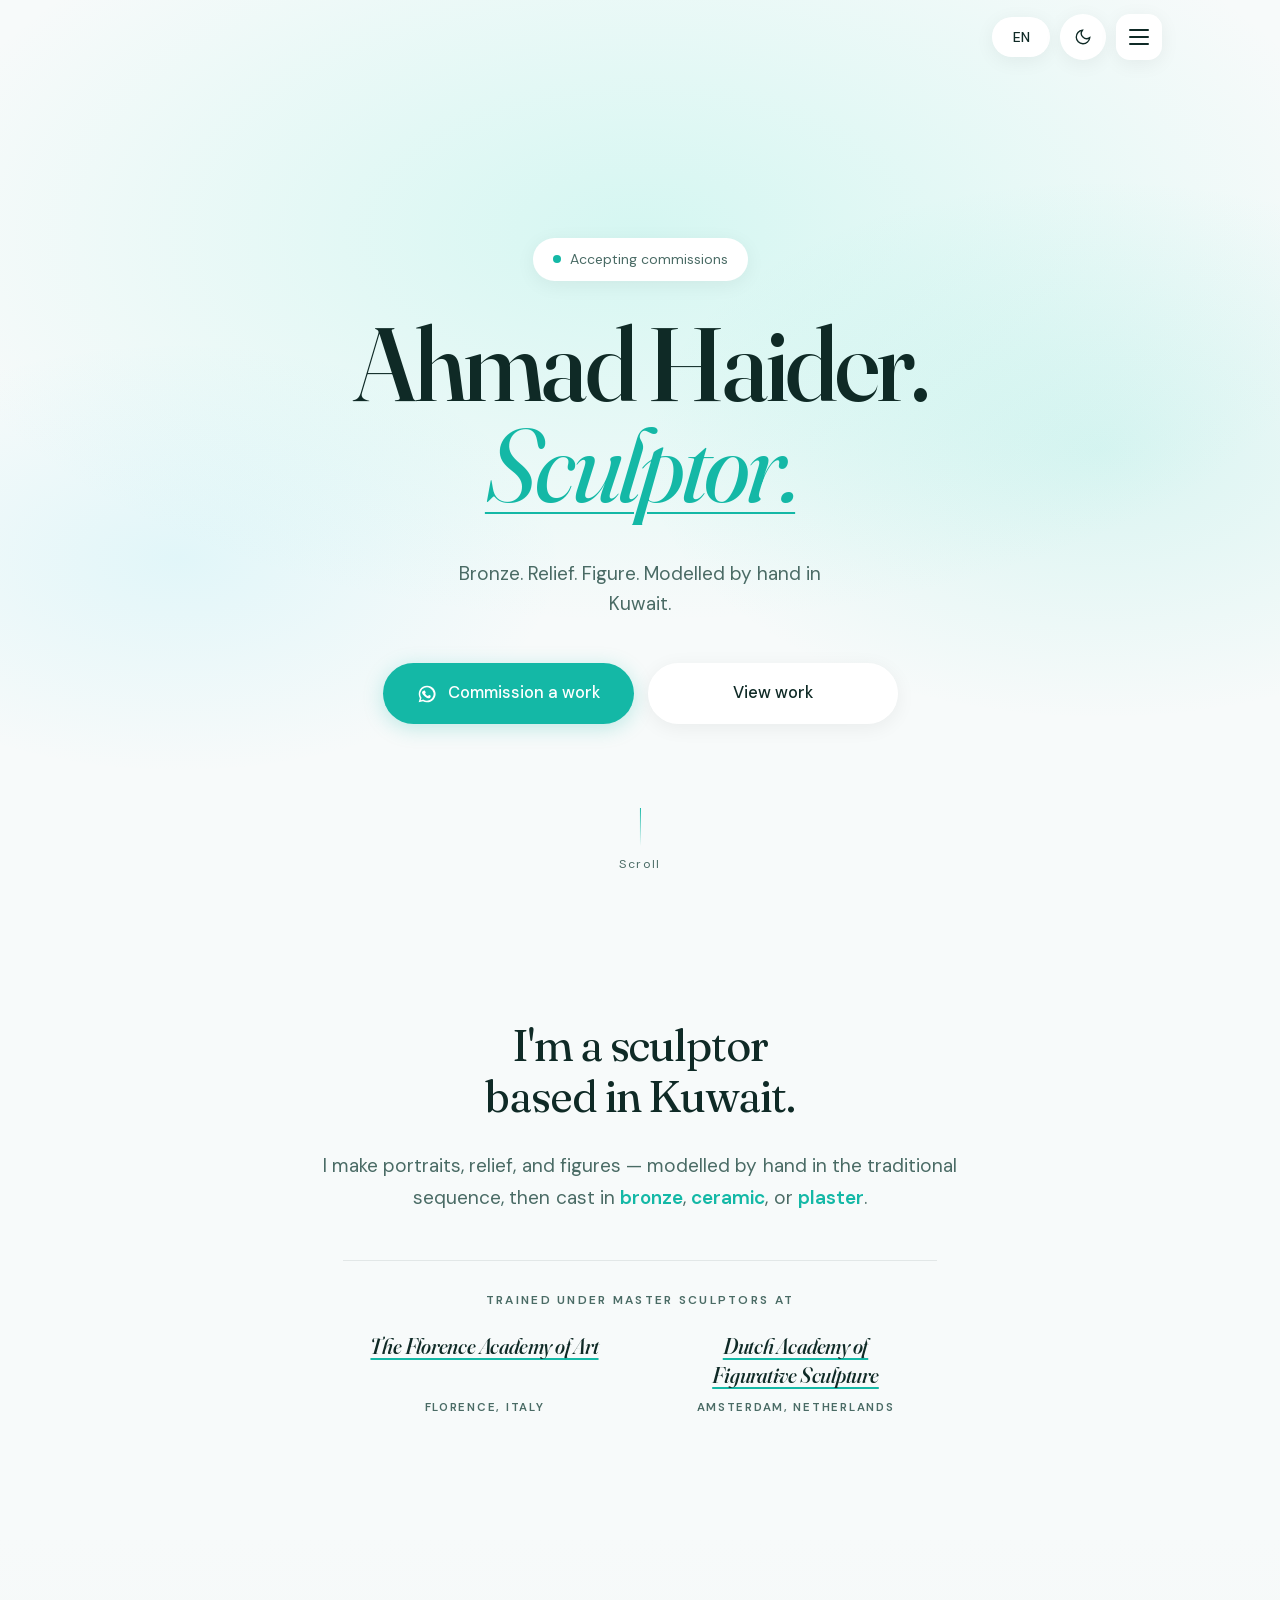
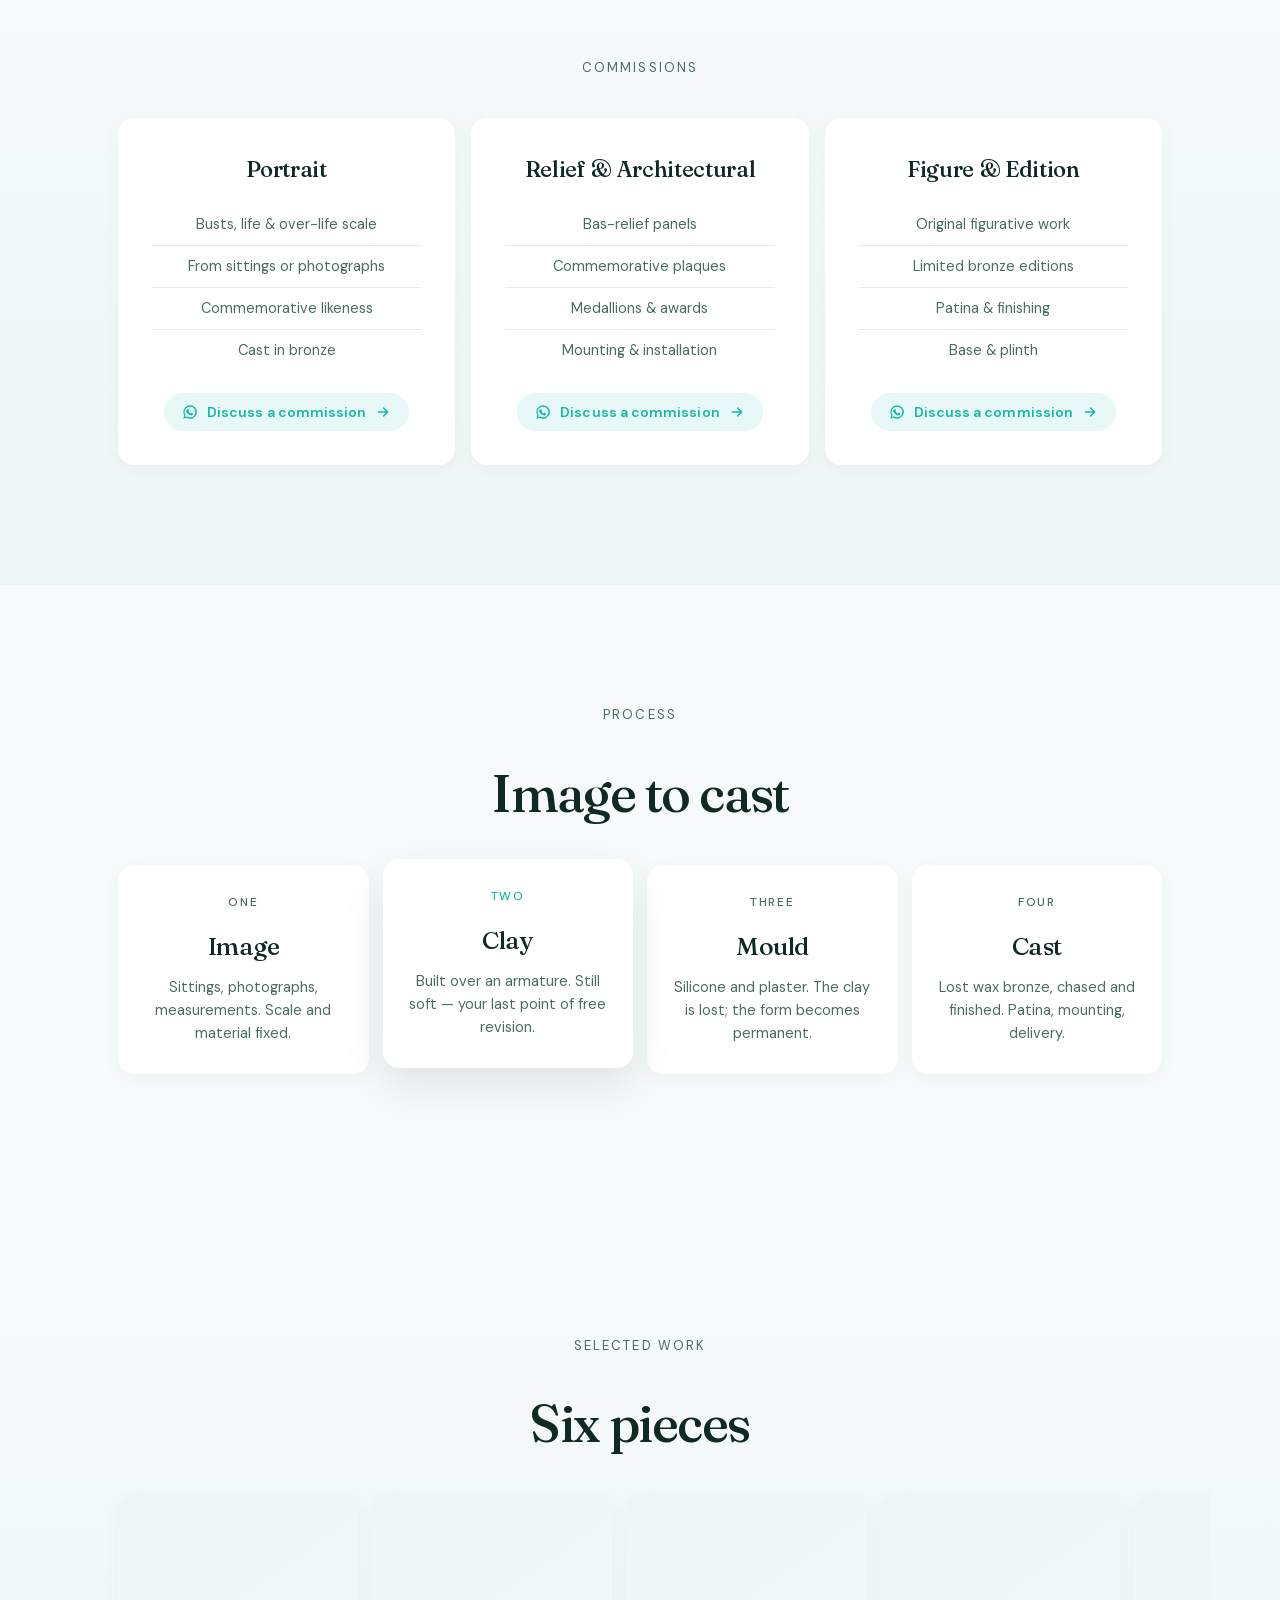
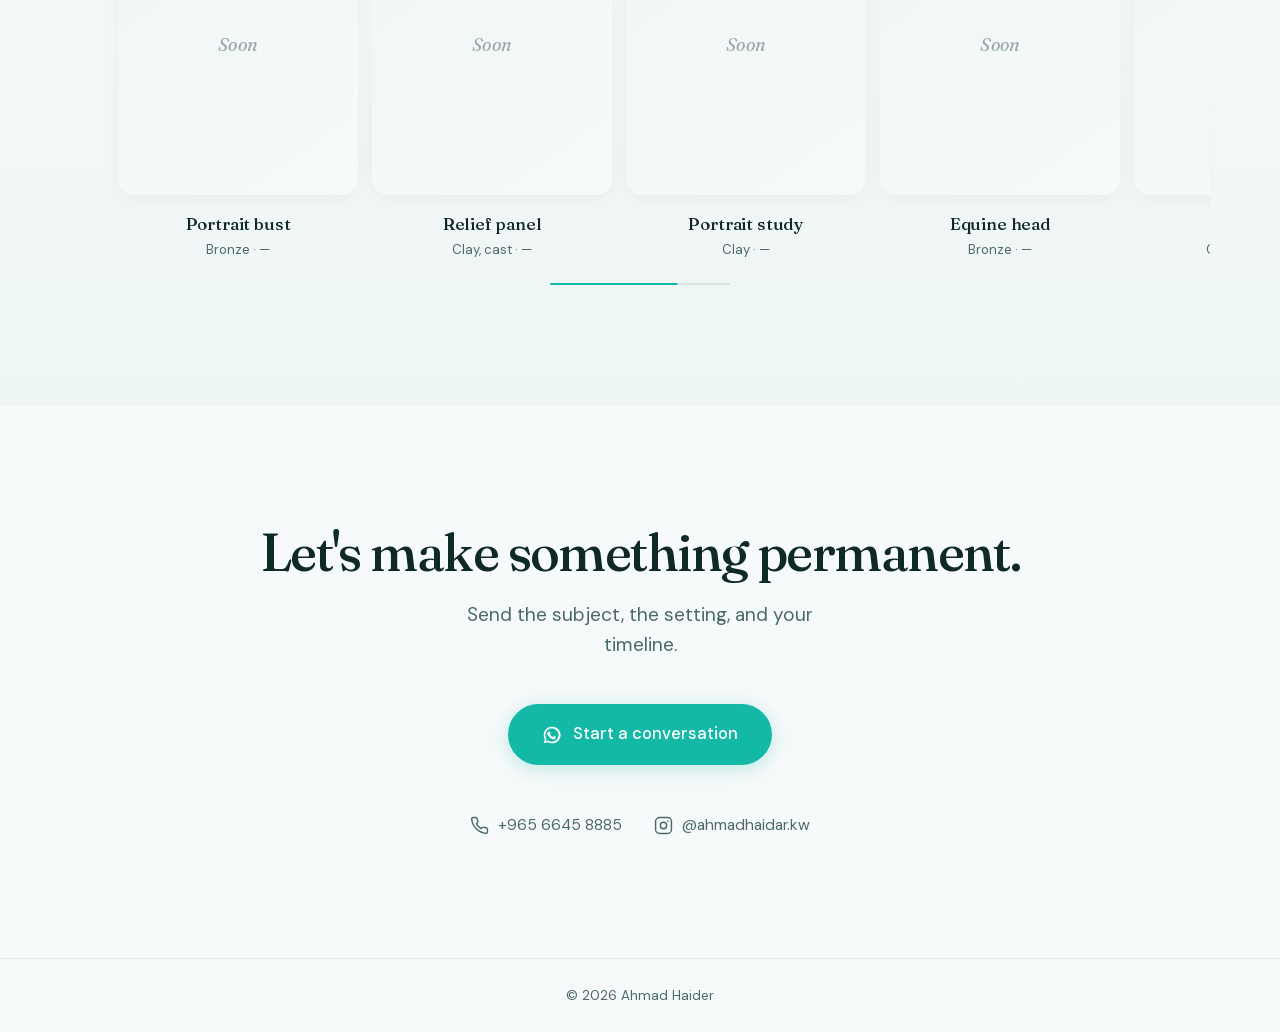
==== index.html @ c17e297e "Pin header controls to the right in RTL as well as LTR justify-content:flex-end is direction-aware, " ====
<!DOCTYPE html>
<html lang="en">
<head>
<meta charset="utf-8">
<meta name="viewport" content="width=device-width,initial-scale=1,viewport-fit=cover">
<script>(function(){try{var t=localStorage.getItem('theme');if(t==='dark'||t==='light')document.documentElement.setAttribute('data-theme',t)}catch(e){}})();</script>
<title>Ahmad Haider — Sculptor | أحمد حيدر نحات الكويت</title>
<meta name="description" content="Ahmad Haider (أحمد حيدر) — sculptor in Kuwait. Commissioned portrait busts, relief, and bronze. نحات كويتي: بورتريه، نحت بارز، تماثيل برونزية.">
<meta name="keywords" content="Ahmad Haider, Ahmad Haidar, sculptor Kuwait, Kuwait sculptor, bronze sculptor, portrait bust Kuwait, bas relief, أحمد حيدر, أحمد حيدر نحات, نحات, نحات كويتي, نحت, نحت بارز, تمثال نصفي, تماثيل برونزية, نحات في الكويت">
<meta name="author" content="Ahmad Haider">
<link rel="canonical" href="https://ahmadhaider.com/">
<link rel="alternate" hreflang="en" href="https://ahmadhaider.com/">
<link rel="alternate" hreflang="ar" href="https://ahmadhaider.com/?lang=ar">
<link rel="alternate" hreflang="x-default" href="https://ahmadhaider.com/">
<meta name="robots" content="index,follow,max-image-preview:large">
<meta name="geo.region" content="KW">
<meta name="geo.placename" content="Kuwait">
<meta name="theme-color" content="#14b8a6">
<meta property="og:type" content="profile">
<meta property="og:title" content="Ahmad Haider — Sculptor | أحمد حيدر نحات">
<meta property="og:description" content="Sculptor in Kuwait. Commissioned portrait busts, relief, and bronze.">
<meta property="og:url" content="https://ahmadhaider.com/">
<meta property="og:image" content="https://ahmadhaider.com/og-image.jpg">
<meta property="og:image:width" content="1200">
<meta property="og:image:height" content="630">
<meta property="og:image:alt" content="Ahmad Haider — figurative sculptor, Kuwait">
<meta property="og:locale" content="en_US">
<meta property="og:locale:alternate" content="ar_KW">
<meta name="twitter:card" content="summary_large_image">
<meta name="twitter:image" content="https://ahmadhaider.com/og-image.jpg">

<link rel="preload" href="./fonts/fraunces-normal.woff2" as="font" type="font/woff2" crossorigin>
<link rel="preload" href="./fonts/dmsans-normal.woff2" as="font" type="font/woff2" crossorigin>
<style>
@font-face{font-family:'Fraunces';font-style:normal;font-weight:100 900;font-display:swap;src:url('./fonts/fraunces-normal.woff2') format('woff2')}
@font-face{font-family:'Fraunces';font-style:italic;font-weight:100 900;font-display:swap;src:url('./fonts/fraunces-italic.woff2') format('woff2')}
@font-face{font-family:'DM Sans';font-style:normal;font-weight:100 1000;font-display:swap;src:url('./fonts/dmsans-normal.woff2') format('woff2')}

/* ============================================================
   Ahmad Haidar — Sculptor
   styles.css
   Palette, type and chrome carried over from the original build.
   ============================================================ */

:root{
  --teal-300:#5eead4;
  --teal-400:#2dd4bf;
  --teal-500:#14b8a6;
  --teal-600:#0d9488;

  --bg:#f7fafa;
  --bg-subtle:#eef6f5;
  --bg-elevated:#fff;
  --white:#fff;

  --text:#0f2a26;
  --text-secondary:#4a6b65;
  --accent:var(--teal-500);
  --accent-light:rgba(20,184,166,.1);
  --line:rgba(15,42,38,.09);

  --font-display:'Fraunces',Georgia,serif;
  --font-body:'DM Sans',-apple-system,BlinkMacSystemFont,'Segoe UI',sans-serif;
  --font-arabic:'Noto Kufi Arabic',sans-serif;

  --ease-out:cubic-bezier(.16,1,.3,1);
  --ease-smooth:cubic-bezier(.4,0,.2,1);
  --gut:clamp(22px,6vw,48px);

  /* live values written by script.js */
  --mx:50%;
  --my:30%;
}

@media (prefers-color-scheme:dark){
  :root:not([data-theme="light"]){
    --bg:#0b1a18;--bg-subtle:#10221f;--bg-elevated:#152b27;--white:#152b27;
    --text:#e9f2f0;--text-secondary:#93b0ab;
    --line:rgba(233,242,240,.12);--accent:var(--teal-400);
  }
}
:root[data-theme="dark"]{
  --bg:#0b1a18;--bg-subtle:#10221f;--bg-elevated:#152b27;--white:#152b27;
  --text:#e9f2f0;--text-secondary:#93b0ab;
  --line:rgba(233,242,240,.12);--accent:var(--teal-400);
}

*,*::before,*::after{box-sizing:border-box}
html{-webkit-text-size-adjust:100%;scroll-behavior:smooth}
body{
  margin:0;background:var(--bg);color:var(--text);
  font-family:var(--font-body);font-size:16px;line-height:1.6;
  -webkit-font-smoothing:antialiased;overflow-x:hidden;
}
a{color:inherit}
:focus-visible{outline:2px solid var(--accent);outline-offset:3px;border-radius:6px}
html[dir="rtl"] body,
html[dir="rtl"] h1,html[dir="rtl"] h2,html[dir="rtl"] h3,
html[dir="rtl"] .about-lead,html[dir="rtl"] .about-body,
html[dir="rtl"] .training-label{font-family:var(--font-arabic)}

.wrap{width:100%;max-width:1140px;margin:0 auto;padding-inline:var(--gut)}
.skip{position:absolute;left:-9999px}
.skip:focus{left:12px;top:12px;z-index:99;background:var(--white);padding:10px 16px;border-radius:12px}

/* ============ 01 · scroll progress hairline ============ */
.progress{
  position:fixed;top:0;left:0;height:2px;width:100%;z-index:60;transform-origin:0 50%;
  transform:scaleX(var(--p,0));
  background:linear-gradient(90deg,var(--teal-400),var(--teal-500));
  transition:transform .12s linear;pointer-events:none;
}
html[dir="rtl"] .progress{transform-origin:100% 50%}

/* ============ header ============ */
.hdr{
  position:fixed;top:0;left:0;right:0;z-index:50;padding:14px 0;
  transition:background .35s var(--ease-smooth),box-shadow .35s,transform .45s var(--ease-out);
}
.hdr.stuck{
  background:color-mix(in srgb,var(--bg) 86%,transparent);
  backdrop-filter:blur(16px);-webkit-backdrop-filter:blur(16px);
  box-shadow:0 2px 8px rgba(0,0,0,.04);
}
.hdr.hide{transform:translateY(-110%)}
.hdr-in{display:flex;align-items:center;justify-content:flex-end;gap:12px;
  max-width:1140px;margin:0 auto;padding-inline:var(--gut)}
/* keep the controls pinned to the right in both directions (flex-end is direction-aware, so RTL needs flex-start) */
html[dir="rtl"] .hdr-in{justify-content:flex-start}


.hdr-r{display:flex;align-items:center;gap:10px}
.pill{
  background:var(--white);border:0;border-radius:50px;color:var(--text);
  box-shadow:0 4px 20px rgba(0,0,0,.06);
  font-family:var(--font-body);font-size:14px;font-weight:500;cursor:pointer;
  padding:11px 18px;position:relative;overflow:hidden;
  transition:transform .35s var(--ease-out),box-shadow .35s var(--ease-out);
}
.pill:hover{box-shadow:0 8px 30px rgba(0,0,0,.08);transform:translateY(-1px)}
.pill:active{transform:scale(.94)}
#lang{min-width:58px}
#lang span{display:inline-block;transition:transform .32s var(--ease-out),opacity .2s}
#lang.flip span{transform:translateY(-110%);opacity:0}

.theme-toggle{width:46px;height:46px;padding:0;display:grid;place-content:center;border-radius:50%}
.theme-toggle svg{transition:opacity .25s var(--ease-out),transform .25s var(--ease-out)}
.theme-toggle .icon-sun,.theme-toggle .icon-moon{display:none}
.theme-toggle .icon-moon{display:block}
@media (prefers-color-scheme:dark){
  :root:not([data-theme="light"]) .theme-toggle .icon-moon{display:none}
  :root:not([data-theme="light"]) .theme-toggle .icon-sun{display:block}
}
:root[data-theme="dark"] .theme-toggle .icon-moon{display:none}
:root[data-theme="dark"] .theme-toggle .icon-sun{display:block}
:root[data-theme="light"] .theme-toggle .icon-moon{display:block}
:root[data-theme="light"] .theme-toggle .icon-sun{display:none}

.burger{width:46px;height:46px;padding:0;display:grid;place-content:center;gap:5px;border-radius:14px}
.burger i{display:block;width:20px;height:2.2px;background:var(--text);border-radius:2px;
  transition:transform .4s var(--ease-out),opacity .2s}
.burger.open i:nth-child(1){transform:translateY(7.2px) rotate(45deg)}
.burger.open i:nth-child(2){opacity:0;transform:scaleX(.2)}
.burger.open i:nth-child(3){transform:translateY(-7.2px) rotate(-45deg)}

/* ============ 02 · menu with staggered links ============ */
.menu{
  position:fixed;inset:0;z-index:45;background:var(--bg);
  display:grid;place-items:center;opacity:0;visibility:hidden;
  transition:opacity .4s var(--ease-out),visibility .4s;
}
.menu.open{opacity:1;visibility:visible}
.menu nav{display:grid;gap:6px;text-align:center}
.menu a{
  font-family:var(--font-display);font-size:clamp(30px,8vw,46px);font-weight:400;
  text-decoration:none;letter-spacing:-.025em;padding:6px 0;position:relative;
  opacity:0;transform:translateY(18px);
  transition:opacity .5s var(--ease-out),transform .5s var(--ease-out),color .25s;
}
.menu.open a{opacity:1;transform:none}
.menu.open a:nth-child(1){transition-delay:.06s}
.menu.open a:nth-child(2){transition-delay:.12s}
.menu.open a:nth-child(3){transition-delay:.18s}
.menu.open a:nth-child(4){transition-delay:.24s}
.menu.open a:nth-child(5){transition-delay:.30s}
.menu a::after{
  content:"";position:absolute;left:50%;bottom:4px;height:1.5px;width:0;
  background:var(--accent);transform:translateX(-50%);
  transition:width .4s var(--ease-out);
}
.menu a:hover{color:var(--accent)}
.menu a:hover::after{width:100%}

/* ============ hero ============ */
.hero{position:relative;min-height:100svh;display:grid;place-items:center;text-align:center;
  padding:110px 0 76px;overflow:hidden}
/* 03 · gradient field follows the pointer */
.hero::before{
  content:"";position:absolute;inset:-10%;pointer-events:none;
  background:
    radial-gradient(ellipse 80% 60% at var(--mx) var(--my),rgba(94,234,212,.22) 0%,transparent 60%),
    radial-gradient(ellipse 60% 50% at 80% 50%,rgba(45,212,191,.15) 0%,transparent 50%),
    radial-gradient(ellipse 50% 40% at 20% 60%,rgba(34,211,238,.10) 0%,transparent 50%);
  transition:background-position .6s var(--ease-out);
}
.hero .wrap{position:relative}

.badge{
  display:inline-flex;align-items:center;gap:9px;background:var(--white);border-radius:50px;
  padding:10px 20px;font-size:14px;color:var(--text-secondary);
  box-shadow:0 4px 20px rgba(0,0,0,.06);margin-bottom:clamp(30px,8vw,46px);
}
.dot{width:8px;height:8px;border-radius:50%;background:var(--accent);flex:none;
  box-shadow:0 0 0 0 rgba(20,184,166,.3);animation:pulse 2.4s var(--ease-out) infinite}
@keyframes pulse{50%{box-shadow:0 0 0 7px rgba(20,184,166,0)}}

h1{font-family:var(--font-display);font-weight:500;
  font-size:clamp(52px,15vw,104px);line-height:.98;letter-spacing:-.035em;margin:0}
/* 04 · masked line-by-line hero reveal */
h1 span,h1 em{display:block;overflow:hidden}
h1 span>i,h1 em>i{display:block;font-style:inherit;transform:translateY(105%);
  animation:lineUp 1.05s var(--ease-out) forwards}
h1 span>i{animation-delay:.12s}
h1 em>i{animation-delay:.24s}
h1 em{font-style:italic;font-weight:400;color:var(--accent);padding-bottom:.08em}
h1 em>i{text-decoration:underline;text-decoration-thickness:2px;text-underline-offset:.1em}
@keyframes lineUp{to{transform:none}}

.sub{color:var(--text-secondary);font-size:clamp(16px,4.2vw,19px);line-height:1.6;
  max-width:30ch;margin:20px auto 0}

.btns{display:grid;gap:14px;margin-top:clamp(32px,8vw,44px);justify-content:center}
@media(min-width:620px){.btns{grid-auto-flow:column}}

/* 05 · magnetic buttons */
.btn{
  display:inline-flex;align-items:center;justify-content:center;gap:11px;
  border-radius:60px;padding:17px 34px;font-size:16.5px;font-weight:500;
  text-decoration:none;min-width:250px;position:relative;overflow:hidden;
  transform:translate3d(var(--tx,0),var(--ty,0),0);
  transition:transform .5s var(--ease-out),box-shadow .4s var(--ease-out);
}
.btn>*{position:relative;z-index:1}
.btn-a{background:var(--accent);color:#fff;box-shadow:0 4px 20px rgba(20,184,166,.25)}
.btn-a:hover{box-shadow:0 14px 38px rgba(20,184,166,.38)}
.btn-b{background:var(--white);color:var(--text);box-shadow:0 4px 20px rgba(0,0,0,.06)}
.btn-b:hover{box-shadow:0 10px 32px rgba(0,0,0,.09)}
.btn:active{transform:translate3d(var(--tx,0),var(--ty,0),0) scale(.975)}
/* sheen that sweeps once on hover */
.btn::after{
  content:"";position:absolute;inset:0;z-index:0;
  background:linear-gradient(105deg,transparent 35%,rgba(255,255,255,.28) 50%,transparent 65%);
  transform:translateX(-120%);
}
.btn:hover::after{transform:translateX(120%);transition:transform .85s var(--ease-smooth)}
.btn svg{transition:transform .45s var(--ease-out)}
.btn-a:hover svg{transform:scale(1.14) rotate(-6deg)}

.scroll-c{position:absolute;bottom:26px;left:50%;transform:translateX(-50%);
  font-size:12px;letter-spacing:.14em;color:var(--text-secondary);
  display:grid;gap:9px;justify-items:center;opacity:0;animation:fadeIn .8s .9s forwards}
.scroll-c i{display:block;width:1px;height:38px;
  background:linear-gradient(to bottom,var(--accent),transparent);
  transform-origin:top;animation:drip 2.4s var(--ease-smooth) infinite}
@keyframes drip{0%{transform:scaleY(0);opacity:0}35%{opacity:1}100%{transform:scaleY(1);opacity:0}}
@keyframes fadeIn{to{opacity:1}}

/* ============ sections ============ */
section{scroll-margin-top:72px}
.band{padding-block:clamp(64px,14vw,120px)}
.band-s{background:linear-gradient(180deg,var(--bg) 0%,var(--bg-subtle) 100%)}
.eyebrow{text-align:center;font-size:13px;letter-spacing:.16em;color:var(--text-secondary);
  margin:0 0 clamp(26px,6vw,40px)}
h2{font-family:var(--font-display);font-weight:500;font-size:clamp(32px,8vw,52px);
  line-height:1.05;letter-spacing:-.03em;margin:0 0 clamp(26px,6vw,40px);text-align:center}

/* ============ about — three tiers of hierarchy ============ */
.about-lead{font-family:var(--font-display);font-weight:400;
  font-size:clamp(29px,6.8vw,44px);line-height:1.16;letter-spacing:-.025em;
  text-align:center;max-width:17ch;margin:0 auto clamp(20px,4.4vw,28px);
  text-wrap:balance}

.about-body{font-family:var(--font-body);font-weight:400;
  font-size:clamp(16.5px,3.5vw,19px);line-height:1.68;letter-spacing:.002em;
  color:var(--text-secondary);text-align:center;max-width:52ch;margin:0 auto;
  text-wrap:pretty}
.about-body b{font-weight:600;color:var(--accent)}

.training{max-width:54ch;margin:clamp(32px,6.5vw,46px) auto 0;
  padding-top:clamp(22px,4.8vw,30px);border-top:1px solid var(--line)}
.training-label{font-family:var(--font-body);font-size:12px;font-weight:600;
  letter-spacing:.19em;text-transform:uppercase;color:var(--text-secondary);
  text-align:center;margin:0 0 clamp(16px,3.4vw,22px)}
.training-list{list-style:none;margin:0;padding:0;display:grid;gap:20px;align-items:stretch}
@media(min-width:720px){.training-list{grid-template-columns:1fr 1fr;gap:28px}}
.training-list li{display:flex;flex-direction:column;gap:8px;text-align:center}
.training-list .where{margin-top:auto;padding-top:2px}
.about b{font-weight:400;color:var(--accent)}

/* academies — display optical size, italic cut, accent rule beneath */
.school{
  font-family:var(--font-display);font-style:italic;font-weight:500;
  font-variation-settings:'opsz' 144;
  font-size:clamp(18.5px,4.1vw,22px);line-height:1.3;
  letter-spacing:-.01em;color:var(--text);
  text-decoration:underline;
  text-decoration-color:var(--accent);
  text-decoration-thickness:2px;
  text-underline-offset:.2em;
  text-decoration-skip-ink:none;
  text-wrap:balance;
}
.where{
  font-family:var(--font-body);font-style:normal;font-weight:600;
  font-size:11.5px;letter-spacing:.15em;text-transform:uppercase;
  color:var(--text-secondary);
}
[dir="rtl"] .school{font-style:normal;font-weight:700;font-family:var(--font-arabic);letter-spacing:0}
[dir="rtl"] .where{font-family:var(--font-arabic);letter-spacing:0}

/* 06 · scroll reveal */
.rv{opacity:0;transform:translateY(20px);
  transition:opacity .85s var(--ease-out),transform .85s var(--ease-out)}
.rv.in{opacity:1;transform:none}
.rv.d1{transition-delay:.08s}.rv.d2{transition-delay:.16s}.rv.d3{transition-delay:.24s}
.hero .rv{transform:translateY(14px)}

/* ============ cards ============ */
.cards{display:grid;gap:16px}
@media(min-width:800px){.cards{grid-template-columns:repeat(3,1fr)}}
.card{
  background:var(--bg-elevated);border-radius:16px;padding:clamp(26px,6vw,34px);
  box-shadow:0 4px 20px rgba(0,0,0,.04);text-align:center;position:relative;overflow:hidden;
  transition:transform .5s var(--ease-out),box-shadow .5s var(--ease-out);
}
@media(hover:hover){
  .card:hover{transform:translateY(-6px);box-shadow:0 18px 44px rgba(0,0,0,.09)}
  .card:hover h3{color:var(--accent)}
}
.card::before{
  content:"";position:absolute;left:0;right:0;top:0;height:2px;background:var(--accent);
  transform:scaleX(0);transform-origin:left;transition:transform .55s var(--ease-out);
}
.card:hover::before{transform:scaleX(1)}
.card h3{font-family:var(--font-display);font-weight:500;font-size:22px;
  margin:0 0 16px;letter-spacing:-.015em;transition:color .35s}
.card ul{list-style:none;margin:0;padding:0}
.card li{font-size:14.5px;color:var(--text-secondary);padding:9px 0;border-top:1px solid var(--line)}
.card li:first-child{border-top:0}


/* card CTA — pre-filled WhatsApp enquiry */
.card-cta{display:inline-flex;align-items:center;gap:9px;
  margin-top:clamp(18px,3.6vw,22px);padding:11px 18px;border-radius:50px;
  background:var(--accent-light);color:var(--accent);
  font-family:var(--font-body);font-size:14px;font-weight:600;
  letter-spacing:.005em;text-decoration:none;line-height:1;
  transition:background .35s var(--ease-smooth),color .35s var(--ease-smooth),
             box-shadow .4s var(--ease-out),transform .35s var(--ease-out)}
.card-cta svg{width:16px;height:16px;flex:0 0 auto}
.card-cta .arw{transition:transform .35s var(--ease-out)}
.card-cta:focus-visible{outline:2px solid var(--accent);outline-offset:3px}
@media(hover:hover){
  .card-cta:hover{background:var(--accent);color:#fff;
    box-shadow:0 10px 26px rgba(20,184,166,.3);transform:translateY(-1px)}
  .card-cta:hover .arw{transform:translateX(3px)}
}
[dir="rtl"] .card-cta{font-family:var(--font-arabic)}
[dir="rtl"] .card-cta .arw{transform:scaleX(-1)}
@media(hover:hover){[dir="rtl"] .card-cta:hover .arw{transform:scaleX(-1) translateX(3px)}}

/* ============ rails ============ */
.rail-wrap{position:relative}
.rail{
  display:flex;gap:14px;overflow-x:auto;scroll-snap-type:x mandatory;
  padding:4px var(--gut) 22px;margin-inline:calc(-1*var(--gut));
  -webkit-overflow-scrolling:touch;scrollbar-width:none;cursor:grab;
}
.rail::-webkit-scrollbar{display:none}
.rail.dragging{cursor:grabbing;scroll-snap-type:none;scroll-behavior:auto}
.rail.dragging *{pointer-events:none}

/* 07 · rail progress bar */
.bar{height:2px;background:var(--line);border-radius:2px;overflow:hidden;max-width:180px;margin:0 auto}
.bar i{display:block;height:100%;width:100%;background:var(--accent);border-radius:2px;
  transform-origin:left;transform:scaleX(var(--w,.25)) translateX(var(--o,0));
  transition:transform .18s var(--ease-smooth)}

.step{
  flex:0 0 76%;max-width:290px;scroll-snap-align:center;
  background:var(--bg-elevated);border-radius:16px;padding:28px 24px;
  box-shadow:0 4px 20px rgba(0,0,0,.04);text-align:center;
  transition:transform .55s var(--ease-out),box-shadow .55s var(--ease-out),opacity .45s;
}
/* 08 · active step lifts as it centres */
.step.active{transform:translateY(-6px);box-shadow:0 18px 44px rgba(0,0,0,.09)}
.step.active b{color:var(--accent)}
.step b{display:block;font-size:12px;letter-spacing:.14em;color:var(--text-secondary);
  margin-bottom:14px;font-weight:500;transition:color .35s}
.step h3{font-family:var(--font-display);font-weight:500;font-size:25px;margin:0 0 10px;letter-spacing:-.02em}
.step p{margin:0;font-size:14.5px;color:var(--text-secondary)}
@media(min-width:960px){
  .rail.steps{display:grid;grid-template-columns:repeat(4,1fr);overflow:visible;
    padding-inline:0;margin-inline:0;cursor:default}
  .rail.steps .step{flex:none;max-width:none}
  .bar.steps-bar{display:none}
}

/* ============ work plates ============ */
.work{flex:0 0 64%;max-width:250px;scroll-snap-align:center;margin:0;perspective:900px}
@media(min-width:1000px){.work{flex-basis:23%}}
/* 09 · plate tilts toward the pointer */
.plate{
  aspect-ratio:4/5;border-radius:16px;display:grid;place-items:center;overflow:hidden;
  box-shadow:0 4px 20px rgba(0,0,0,.04);
  background:linear-gradient(145deg,var(--bg-subtle),var(--bg));
  transform:rotateX(var(--rx,0deg)) rotateY(var(--ry,0deg));
  transition:transform .6s var(--ease-out),box-shadow .5s var(--ease-out);
}
.plate img{width:100%;height:100%;object-fit:cover;display:block}
@media(hover:hover){.work:hover .plate{box-shadow:0 20px 48px rgba(0,0,0,.12)}}
.plate span{font-family:var(--font-display);font-style:italic;font-size:18px;
  color:var(--text-secondary);opacity:.55;letter-spacing:.02em}
.work h3{font-family:var(--font-display);font-weight:500;font-size:17px;
  margin:15px 0 3px;text-align:center;letter-spacing:-.01em}
.work p{margin:0;text-align:center;font-size:13px;color:var(--text-secondary)}

/* ============ contact ============ */
.contact{text-align:center}
.contact h2{margin-bottom:14px}
.links{display:flex;flex-wrap:wrap;gap:12px 32px;justify-content:center;
  margin-top:clamp(34px,8vw,48px);font-size:15.5px;color:var(--text-secondary)}
.links a,.links button{
  background:none;border:0;padding:0;font:inherit;color:inherit;cursor:pointer;
  text-decoration:none;display:inline-flex;align-items:center;gap:9px;position:relative;
  transition:color .3s;
}
.links a:hover,.links button:hover{color:var(--accent)}
.links svg{width:19px;height:19px;flex:none;transition:transform .45s var(--ease-out)}
.links a:hover svg,.links button:hover svg{transform:scale(1.15)}
/* 10 · copy-to-clipboard confirmation */
.copied::after{
  content:attr(data-copied);position:absolute;left:50%;top:-30px;transform:translate(-50%,6px);
  background:var(--text);color:var(--bg);font-size:12px;padding:5px 11px;border-radius:50px;
  opacity:0;pointer-events:none;white-space:nowrap;
  transition:opacity .3s,transform .3s var(--ease-out);
}
.copied.show::after{opacity:1;transform:translate(-50%,0)}

footer{border-top:1px solid var(--line);padding:26px 0;text-align:center;
  font-size:13.5px;color:var(--text-secondary)}

/* 11 · FAB appears once the hero is behind you */
.fab{
  position:fixed;right:18px;bottom:18px;z-index:44;width:58px;height:58px;border-radius:50%;
  background:#25d366;display:grid;place-items:center;
  box-shadow:0 4px 20px rgba(37,211,102,.3);
  opacity:0;transform:translateY(20px) scale(.8);pointer-events:none;
  transition:opacity .45s var(--ease-out),transform .45s var(--ease-out),box-shadow .35s;
}
html[dir="rtl"] .fab{right:auto;left:18px}
.fab.show{opacity:1;transform:none;pointer-events:auto}
.fab:hover{box-shadow:0 14px 38px rgba(37,211,102,.42)}
.fab:active{transform:scale(.92)}
.fab svg{width:30px;height:30px;fill:#fff}

/* 12 · language crossfade */
.swapping [data-en],.swapping [data-en-html]{
  opacity:0;filter:blur(3px);transition:opacity .2s,filter .2s}
[data-en],[data-en-html]{transition:opacity .35s var(--ease-out),filter .35s var(--ease-out)}

/* ============ reduced motion ============ */
@media (prefers-reduced-motion:reduce){
  html{scroll-behavior:auto}
  *,*::before,*::after{
    animation-duration:.001ms!important;animation-iteration-count:1!important;
    transition-duration:.001ms!important}
  h1 span>i,h1 em>i{transform:none}
  .rv{opacity:1;transform:none}
  .scroll-c{opacity:1}
  .fab{opacity:1;transform:none;pointer-events:auto}
}
</style>

<script type="application/ld+json">
{"@context":"https://schema.org","@graph":[
{"@type":"Person","@id":"https://ahmadhaider.com/#p","name":"Ahmad Haider",
"alternateName":["أحمد حيدر","احمد حيدر","Ahmad Haidar","أحمد حيدر النحات"],
"jobTitle":"Sculptor","url":"https://ahmadhaider.com/","telephone":"+96566458885",
"description":"Sculptor in Kuwait. Commissioned portrait busts, relief and bronze.",
"knowsLanguage":["ar","en"],
"knowsAbout":["Sculpture","النحت","Portrait sculpture","Bas-relief","النحت البارز","Bronze casting","Figurative sculpture","تماثيل برونزية"],
"address":{"@type":"PostalAddress","addressCountry":"KW","addressLocality":"Kuwait"},
"sameAs":["https://instagram.com/ahmadhaidar.kw"],
"alumniOf":[{"@type":"EducationalOrganization","name":"The Florence Academy of Art"},{"@type":"EducationalOrganization","name":"Figura Academy, Amsterdam"}]},
{"@type":"ProfessionalService","name":"Ahmad Haider — Sculpture Studio","alternateName":"أحمد حيدر للنحت",
"founder":{"@id":"https://ahmadhaider.com/#p"},"url":"https://ahmadhaider.com/","telephone":"+96566458885",
"areaServed":["KW","GCC"],"address":{"@type":"PostalAddress","addressCountry":"KW"},
"hasOfferCatalog":{"@type":"OfferCatalog","name":"Commissions","itemListElement":[
{"@type":"Offer","itemOffered":{"@type":"Service","name":"Portrait — commissioned busts"}},
{"@type":"Offer","itemOffered":{"@type":"Service","name":"Relief & Architectural"}},
{"@type":"Offer","itemOffered":{"@type":"Service","name":"Figure & Edition"}}]}}]}
</script>
</head>

<body>
<a class="skip" href="#main">Skip to content</a>
<div class="progress" id="progress"></div>

<header class="hdr" id="hdr">
  <div class="hdr-in">
    <div class="hdr-r">
      <button class="pill" id="lang" aria-label="Switch language"><span id="langLabel">EN</span></button>
      <button class="pill theme-toggle" id="themeToggle" aria-label="Toggle dark mode">
        <svg class="icon-sun" viewBox="0 0 24 24" width="18" height="18" fill="none" stroke="currentColor" stroke-width="1.8" aria-hidden="true"><circle cx="12" cy="12" r="4"/><path d="M12 2v2M12 20v2M4.93 4.93l1.41 1.41M17.66 17.66l1.41 1.41M2 12h2M20 12h2M4.93 19.07l1.41-1.41M17.66 6.34l1.41-1.41"/></svg>
        <svg class="icon-moon" viewBox="0 0 24 24" width="18" height="18" fill="none" stroke="currentColor" stroke-width="1.8" aria-hidden="true"><path d="M21 12.79A9 9 0 1111.21 3 7 7 0 0021 12.79z"/></svg>
      </button>
      <button class="pill burger" id="burger" aria-label="Menu" aria-expanded="false"><i></i><i></i><i></i></button>
    </div>
  </div>
</header>

<div class="menu" id="menu">
  <nav>
    <a href="#about" data-en="About" data-ar="نبذة">About</a>
    <a href="#commissions" data-en="Commissions" data-ar="التكليفات">Commissions</a>
    <a href="#process" data-en="Process" data-ar="المراحل">Process</a>
    <a href="#work" data-en="Work" data-ar="الأعمال">Work</a>
    <a href="#contact" data-en="Contact" data-ar="تواصل">Contact</a>
  </nav>
</div>

<main id="main">

<!-- ================= HERO ================= -->
<section class="hero" id="top">
  <div class="wrap">
    <div class="badge rv"><span class="dot"></span><span data-en="Accepting commissions" data-ar="أستقبل التكليفات">Accepting commissions</span></div>
    <h1>
      <span><i data-en="Ahmad Haider." data-ar="أحمد حيدر.">Ahmad Haider.</i></span>
      <em><i data-en="Sculptor." data-ar="نحّات.">Sculptor.</i></em>
    </h1>
    <p class="sub rv d1" data-en="Bronze. Relief. Figure. Modelled by hand in Kuwait." data-ar="برونز. نحت بارز. تماثيل. تُنحت يدوياً في الكويت.">Bronze. Relief. Figure. Modelled by hand in Kuwait.</p>
    <div class="btns rv d2">
      <a class="btn btn-a" href="https://wa.me/96566458885">
        <svg viewBox="0 0 24 24" width="20" height="20" fill="currentColor" aria-hidden="true"><path d="M12 2a10 10 0 00-8.6 15L2 22l5.2-1.4A10 10 0 1012 2zm0 18a8 8 0 01-4.1-1.1l-.3-.2-3 .8.8-2.9-.2-.3A8 8 0 1112 20zm4.4-6c-.2-.1-1.4-.7-1.7-.8s-.4-.1-.5.1-.6.8-.7 1-.3.2-.5.1a6.6 6.6 0 01-3.2-2.8c-.2-.4.2-.4.6-1.2.1-.2 0-.3 0-.5l-.7-1.6c-.2-.4-.4-.4-.5-.4h-.5a1 1 0 00-.7.3A2.9 2.9 0 006 10a5 5 0 001.1 2.7 11.5 11.5 0 004.4 3.9c1.6.6 2.2.7 3 .6a2.6 2.6 0 001.7-1.2 2.1 2.1 0 00.1-1.2z"/></svg>
        <span data-en="Commission a work" data-ar="اطلب عملاً">Commission a work</span></a>
      <a class="btn btn-b" href="#work" data-en="View work" data-ar="شاهد الأعمال">View work</a>
    </div>
  </div>
  <div class="scroll-c"><i></i><span data-en="Scroll" data-ar="مرّر">Scroll</span></div>
</section>

<!-- ================= ABOUT ================= -->
<section class="band" id="about">
  <div class="wrap">
    <p class="about-lead rv" data-en="I'm a sculptor based in Kuwait." data-ar="أنا نحّات مقيم في الكويت.">I'm a sculptor based in Kuwait.</p>
    <p class="about-body rv d1" data-en-html="I make portraits, relief, and figures &mdash; modelled by hand in the traditional sequence, then cast in <b>bronze</b>, <b>ceramic</b>, or <b>plaster</b>." data-ar-html="أنحت البورتريه والنحت البارز والتماثيل &mdash; يدوياً وبالطريقة التقليدية، ثم تُصبّ في <b>البرونز</b> أو <b>السيراميك</b> أو <b>الجبس</b>.">I make portraits, relief, and figures &mdash; modelled by hand in the traditional sequence, then cast in <b>bronze</b>, <b>ceramic</b>, or <b>plaster</b>.</p>
    <div class="training rv d2">
      <p class="training-label" data-en="Trained under master sculptors at" data-ar="تدرّبت على يد نحّاتين محترفين في">Trained under master sculptors at</p>
      <ul class="training-list">
        <li>
          <span class="school" data-en="The Florence Academy of Art" data-ar="أكاديمية فلورنسا للفنون">The Florence Academy of Art</span>
          <span class="where" data-en="Florence, Italy" data-ar="فلورنسا، إيطاليا">Florence, Italy</span>
        </li>
        <li>
          <span class="school" data-en="Dutch Academy of Figurative Sculpture" data-ar="الأكاديمية الهولندية للنحت التصويري">Dutch Academy of Figurative Sculpture</span>
          <span class="where" data-en="Amsterdam, Netherlands" data-ar="أمستردام، هولندا">Amsterdam, Netherlands</span>
        </li>
      </ul>
    </div>
  </div>
</section>

<!-- ================= COMMISSIONS ================= -->
<section class="band band-s" id="commissions">
  <div class="wrap">
    <p class="eyebrow rv" data-en="COMMISSIONS" data-ar="التكليفات">COMMISSIONS</p>
    <div class="cards">
      <div class="card rv">
        <h3 data-en="Portrait" data-ar="البورتريه">Portrait</h3>
        <ul>
          <li data-en="Busts, life &amp; over-life scale" data-ar="تماثيل نصفية بالحجم الطبيعي وأكبر">Busts, life &amp; over-life scale</li>
          <li data-en="From sittings or photographs" data-ar="من جلسات حيّة أو من الصور">From sittings or photographs</li>
          <li data-en="Commemorative likeness" data-ar="أعمال تذكارية">Commemorative likeness</li>
          <li data-en="Cast in bronze" data-ar="تُصبّ بالبرونز">Cast in bronze</li>
        </ul>
        <a class="card-cta" href="https://wa.me/96566458885?text=Hi%20Ahmad%20%E2%80%94%20I%27d%20like%20to%20discuss%20a%20commissioned%20portrait." data-en-href="https://wa.me/96566458885?text=Hi%20Ahmad%20%E2%80%94%20I%27d%20like%20to%20discuss%20a%20commissioned%20portrait." data-ar-href="https://wa.me/96566458885?text=%D9%85%D8%B1%D8%AD%D8%A8%D8%A7%D9%8B%20%D8%A3%D8%AD%D9%85%D8%AF%20%E2%80%94%20%D8%A3%D9%88%D8%AF%D9%91%20%D9%85%D9%86%D8%A7%D9%82%D8%B4%D8%A9%20%D8%AA%D9%83%D9%84%D9%8A%D9%81%20%D8%B9%D9%85%D9%84%20%D8%A8%D9%88%D8%B1%D8%AA%D8%B1%D9%8A%D9%87." aria-label="Discuss a commission on WhatsApp"><svg viewBox="0 0 24 24" fill="currentColor" aria-hidden="true"><path d="M12 2a10 10 0 00-8.6 15L2 22l5.2-1.4A10 10 0 1012 2zm0 18a8 8 0 01-4.1-1.1l-.3-.2-3 .8.8-2.9-.2-.3A8 8 0 1112 20zm4.4-6c-.2-.1-1.4-.7-1.7-.8s-.4-.1-.5.1-.6.8-.7 1-.3.2-.5.1a6.6 6.6 0 01-3.2-2.8c-.2-.4.2-.4.6-1.2.1-.2 0-.3 0-.5l-.7-1.6c-.2-.4-.4-.4-.5-.4h-.5a1 1 0 00-.7.3A2.9 2.9 0 006 10a5 5 0 001.1 2.7 11.5 11.5 0 004.4 3.9c1.6.6 2.2.7 3 .6a2.6 2.6 0 001.7-1.2 2.1 2.1 0 00.1-1.2z"/></svg><span data-en="Discuss a commission" data-ar="ناقش تكليفاً">Discuss a commission</span><svg class="arw" viewBox="0 0 24 24" fill="none" stroke="currentColor" stroke-width="2.2" stroke-linecap="round" stroke-linejoin="round" aria-hidden="true"><path d="M5 12h13M13 6l6 6-6 6"/></svg></a>
      </div>
      <div class="card rv d1">
        <h3 data-en="Relief &amp; Architectural" data-ar="النحت البارز والمعماري">Relief &amp; Architectural</h3>
        <ul>
          <li data-en="Bas-relief panels" data-ar="ألواح نحت بارز">Bas-relief panels</li>
          <li data-en="Commemorative plaques" data-ar="لوحات تذكارية">Commemorative plaques</li>
          <li data-en="Medallions &amp; awards" data-ar="ميداليات وجوائز">Medallions &amp; awards</li>
          <li data-en="Mounting &amp; installation" data-ar="التثبيت والتركيب">Mounting &amp; installation</li>
        </ul>
        <a class="card-cta" href="https://wa.me/96566458885?text=Hi%20Ahmad%20%E2%80%94%20I%27d%20like%20to%20discuss%20a%20commissioned%20relief." data-en-href="https://wa.me/96566458885?text=Hi%20Ahmad%20%E2%80%94%20I%27d%20like%20to%20discuss%20a%20commissioned%20relief." data-ar-href="https://wa.me/96566458885?text=%D9%85%D8%B1%D8%AD%D8%A8%D8%A7%D9%8B%20%D8%A3%D8%AD%D9%85%D8%AF%20%E2%80%94%20%D8%A3%D9%88%D8%AF%D9%91%20%D9%85%D9%86%D8%A7%D9%82%D8%B4%D8%A9%20%D8%AA%D9%83%D9%84%D9%8A%D9%81%20%D8%B9%D9%85%D9%84%20%D9%86%D8%AD%D8%AA%20%D8%A8%D8%A7%D8%B1%D8%B2." aria-label="Discuss a commission on WhatsApp"><svg viewBox="0 0 24 24" fill="currentColor" aria-hidden="true"><path d="M12 2a10 10 0 00-8.6 15L2 22l5.2-1.4A10 10 0 1012 2zm0 18a8 8 0 01-4.1-1.1l-.3-.2-3 .8.8-2.9-.2-.3A8 8 0 1112 20zm4.4-6c-.2-.1-1.4-.7-1.7-.8s-.4-.1-.5.1-.6.8-.7 1-.3.2-.5.1a6.6 6.6 0 01-3.2-2.8c-.2-.4.2-.4.6-1.2.1-.2 0-.3 0-.5l-.7-1.6c-.2-.4-.4-.4-.5-.4h-.5a1 1 0 00-.7.3A2.9 2.9 0 006 10a5 5 0 001.1 2.7 11.5 11.5 0 004.4 3.9c1.6.6 2.2.7 3 .6a2.6 2.6 0 001.7-1.2 2.1 2.1 0 00.1-1.2z"/></svg><span data-en="Discuss a commission" data-ar="ناقش تكليفاً">Discuss a commission</span><svg class="arw" viewBox="0 0 24 24" fill="none" stroke="currentColor" stroke-width="2.2" stroke-linecap="round" stroke-linejoin="round" aria-hidden="true"><path d="M5 12h13M13 6l6 6-6 6"/></svg></a>
      </div>
      <div class="card rv d2">
        <h3 data-en="Figure &amp; Edition" data-ar="التماثيل والنسخ المحدودة">Figure &amp; Edition</h3>
        <ul>
          <li data-en="Original figurative work" data-ar="أعمال تصويرية أصلية">Original figurative work</li>
          <li data-en="Limited bronze editions" data-ar="نسخ برونزية محدودة ومرقّمة">Limited bronze editions</li>
          <li data-en="Patina &amp; finishing" data-ar="الباتينا والتشطيب">Patina &amp; finishing</li>
          <li data-en="Base &amp; plinth" data-ar="القاعدة والمنصّة">Base &amp; plinth</li>
        </ul>
        <a class="card-cta" href="https://wa.me/96566458885?text=Hi%20Ahmad%20%E2%80%94%20I%27d%20like%20to%20discuss%20a%20commissioned%20figure." data-en-href="https://wa.me/96566458885?text=Hi%20Ahmad%20%E2%80%94%20I%27d%20like%20to%20discuss%20a%20commissioned%20figure." data-ar-href="https://wa.me/96566458885?text=%D9%85%D8%B1%D8%AD%D8%A8%D8%A7%D9%8B%20%D8%A3%D8%AD%D9%85%D8%AF%20%E2%80%94%20%D8%A3%D9%88%D8%AF%D9%91%20%D9%85%D9%86%D8%A7%D9%82%D8%B4%D8%A9%20%D8%AA%D9%83%D9%84%D9%8A%D9%81%20%D8%AA%D9%85%D8%AB%D8%A7%D9%84." aria-label="Discuss a commission on WhatsApp"><svg viewBox="0 0 24 24" fill="currentColor" aria-hidden="true"><path d="M12 2a10 10 0 00-8.6 15L2 22l5.2-1.4A10 10 0 1012 2zm0 18a8 8 0 01-4.1-1.1l-.3-.2-3 .8.8-2.9-.2-.3A8 8 0 1112 20zm4.4-6c-.2-.1-1.4-.7-1.7-.8s-.4-.1-.5.1-.6.8-.7 1-.3.2-.5.1a6.6 6.6 0 01-3.2-2.8c-.2-.4.2-.4.6-1.2.1-.2 0-.3 0-.5l-.7-1.6c-.2-.4-.4-.4-.5-.4h-.5a1 1 0 00-.7.3A2.9 2.9 0 006 10a5 5 0 001.1 2.7 11.5 11.5 0 004.4 3.9c1.6.6 2.2.7 3 .6a2.6 2.6 0 001.7-1.2 2.1 2.1 0 00.1-1.2z"/></svg><span data-en="Discuss a commission" data-ar="ناقش تكليفاً">Discuss a commission</span><svg class="arw" viewBox="0 0 24 24" fill="none" stroke="currentColor" stroke-width="2.2" stroke-linecap="round" stroke-linejoin="round" aria-hidden="true"><path d="M5 12h13M13 6l6 6-6 6"/></svg></a>
      </div>
    </div>
  </div>
</section>

<!-- ================= PROCESS ================= -->
<section class="band" id="process">
  <div class="wrap">
    <p class="eyebrow rv" data-en="PROCESS" data-ar="المراحل">PROCESS</p>
    <h2 class="rv" data-en="Image to cast" data-ar="من الصورة إلى البرونز">Image to cast</h2>
    <div class="rail-wrap rv">
      <div class="rail steps">
        <div class="step"><b data-en="ONE" data-ar="الأولى">ONE</b>
          <h3 data-en="Image" data-ar="الصورة">Image</h3>
          <p data-en="Sittings, photographs, measurements. Scale and material fixed." data-ar="جلسات وصور وقياسات. يُحدَّد الحجم والخامة والمكان.">Sittings, photographs, measurements. Scale and material fixed.</p></div>
        <div class="step"><b data-en="TWO" data-ar="الثانية">TWO</b>
          <h3 data-en="Clay" data-ar="الطين">Clay</h3>
          <p data-en="Built over an armature. Still soft — your last point of free revision." data-ar="يُبنى العمل على هيكل معدني. الطين لا يزال ليّناً — آخر مرحلة للتعديل الحر.">Built over an armature. Still soft — your last point of free revision.</p></div>
        <div class="step"><b data-en="THREE" data-ar="الثالثة">THREE</b>
          <h3 data-en="Mould" data-ar="القالب">Mould</h3>
          <p data-en="Silicone and plaster. The clay is lost; the form becomes permanent." data-ar="قالب من السيليكون والجبس. يُفقد الطين ويصبح الشكل ثابتاً.">Silicone and plaster. The clay is lost; the form becomes permanent.</p></div>
        <div class="step"><b data-en="FOUR" data-ar="الرابعة">FOUR</b>
          <h3 data-en="Cast" data-ar="الصب">Cast</h3>
          <p data-en="Lost wax bronze, chased and finished. Patina, mounting, delivery." data-ar="صبّ بالبرونز بطريقة الشمع المفقود، ثم التشطيب والباتينا والتسليم.">Lost wax bronze, chased and finished. Patina, mounting, delivery.</p></div>
      </div>
      <div class="bar steps-bar"><i></i></div>
    </div>
  </div>
</section>

<!-- ================= WORK =================
     Replace each  <div class="plate"><span …>Soon</span></div>  with
     <div class="plate"><img src="./work/01.jpg" alt="…" loading="lazy" width="800" height="1000"></div>
     then fill the meta line under it.
     ======================================== -->
<section class="band band-s" id="work">
  <div class="wrap">
    <p class="eyebrow rv" data-en="SELECTED WORK" data-ar="أعمال مختارة">SELECTED WORK</p>
    <h2 class="rv" data-en="Six pieces" data-ar="ستة أعمال">Six pieces</h2>
    <div class="rail-wrap rv">
      <div class="rail">
        <figure class="work"><div class="plate"><span data-en="Soon" data-ar="قريباً">Soon</span></div>
          <h3 data-en="Portrait bust" data-ar="تمثال نصفي">Portrait bust</h3><p data-en="Bronze · —" data-ar="برونز · —">Bronze · —</p></figure>
        <figure class="work"><div class="plate"><span data-en="Soon" data-ar="قريباً">Soon</span></div>
          <h3 data-en="Relief panel" data-ar="لوحة بارزة">Relief panel</h3><p data-en="Clay, cast · —" data-ar="طين، مصبوب · —">Clay, cast · —</p></figure>
        <figure class="work"><div class="plate"><span data-en="Soon" data-ar="قريباً">Soon</span></div>
          <h3 data-en="Portrait study" data-ar="دراسة بورتريه">Portrait study</h3><p data-en="Clay · —" data-ar="طين · —">Clay · —</p></figure>
        <figure class="work"><div class="plate"><span data-en="Soon" data-ar="قريباً">Soon</span></div>
          <h3 data-en="Equine head" data-ar="رأس حصان">Equine head</h3><p data-en="Bronze · —" data-ar="برونز · —">Bronze · —</p></figure>
        <figure class="work"><div class="plate"><span data-en="Soon" data-ar="قريباً">Soon</span></div>
          <h3 data-en="Écorché" data-ar="دراسة تشريحية">Écorché</h3><p data-en="Clay, plaster · —" data-ar="طين وجبس · —">Clay, plaster · —</p></figure>
        <figure class="work"><div class="plate"><span data-en="Soon" data-ar="قريباً">Soon</span></div>
          <h3 data-en="Figure" data-ar="تمثال">Figure</h3><p data-en="Bronze · —" data-ar="برونز · —">Bronze · —</p></figure>
      </div>
      <div class="bar"><i></i></div>
    </div>
  </div>
</section>

<!-- ================= CONTACT ================= -->
<section class="band contact" id="contact">
  <div class="wrap">
    <h2 class="rv" data-en="Let's make something permanent." data-ar="لنصنع شيئاً يبقى.">Let's make something permanent.</h2>
    <p class="sub rv d1" data-en="Send the subject, the setting, and your timeline." data-ar="أرسل لي الموضوع، والمكان الذي سيوضع فيه، والمدة المتاحة.">Send the subject, the setting, and your timeline.</p>
    <div class="btns rv d2">
      <a class="btn btn-a" href="https://wa.me/96566458885">
        <svg viewBox="0 0 24 24" width="20" height="20" fill="currentColor" aria-hidden="true"><path d="M12 2a10 10 0 00-8.6 15L2 22l5.2-1.4A10 10 0 1012 2zm0 18a8 8 0 01-4.1-1.1l-.3-.2-3 .8.8-2.9-.2-.3A8 8 0 1112 20zm4.4-6c-.2-.1-1.4-.7-1.7-.8s-.4-.1-.5.1-.6.8-.7 1-.3.2-.5.1a6.6 6.6 0 01-3.2-2.8c-.2-.4.2-.4.6-1.2.1-.2 0-.3 0-.5l-.7-1.6c-.2-.4-.4-.4-.5-.4h-.5a1 1 0 00-.7.3A2.9 2.9 0 006 10a5 5 0 001.1 2.7 11.5 11.5 0 004.4 3.9c1.6.6 2.2.7 3 .6a2.6 2.6 0 001.7-1.2 2.1 2.1 0 00.1-1.2z"/></svg>
        <span data-en="Start a conversation" data-ar="ابدأ محادثة">Start a conversation</span></a>
    </div>
    <div class="links rv d3">
      <button id="copyTel" class="copied" data-tel="+96566458885" data-copied="Copied">
        <svg viewBox="0 0 24 24" fill="none" stroke="currentColor" stroke-width="1.8" aria-hidden="true"><path d="M22 16.9v3a2 2 0 01-2.2 2 19.8 19.8 0 01-8.6-3.1 19.5 19.5 0 01-6-6A19.8 19.8 0 012.1 4.2 2 2 0 014.1 2h3a2 2 0 012 1.7c.1 1 .4 1.9.7 2.8a2 2 0 01-.5 2.1L8.1 9.9a16 16 0 006 6l1.3-1.3a2 2 0 012.1-.4c.9.3 1.8.6 2.8.7a2 2 0 011.7 2z"/></svg>
        <span dir="ltr">+965 6645 8885</span>
      </button>
      <a href="https://instagram.com/ahmadhaidar.kw">
        <svg viewBox="0 0 24 24" fill="none" stroke="currentColor" stroke-width="1.8" aria-hidden="true"><rect x="2" y="2" width="20" height="20" rx="5"/><circle cx="12" cy="12" r="4"/><circle cx="17.5" cy="6.5" r="1" fill="currentColor" stroke="none"/></svg>
        <span dir="ltr">@ahmadhaidar.kw</span>
      </a>
    </div>
  </div>
</section>
</main>

<footer><div class="wrap" data-en="© 2026 Ahmad Haider" data-ar="© 2026 أحمد حيدر">© 2026 Ahmad Haider</div></footer>

<a class="fab" id="fab" href="https://wa.me/96566458885" aria-label="WhatsApp">
  <svg viewBox="0 0 24 24" aria-hidden="true"><path d="M12 2a10 10 0 00-8.6 15L2 22l5.2-1.4A10 10 0 1012 2zm0 18a8 8 0 01-4.1-1.1l-.3-.2-3 .8.8-2.9-.2-.3A8 8 0 1112 20zm4.4-6c-.2-.1-1.4-.7-1.7-.8s-.4-.1-.5.1-.6.8-.7 1-.3.2-.5.1a6.6 6.6 0 01-3.2-2.8c-.2-.4.2-.4.6-1.2.1-.2 0-.3 0-.5l-.7-1.6c-.2-.4-.4-.4-.5-.4h-.5a1 1 0 00-.7.3A2.9 2.9 0 006 10a5 5 0 001.1 2.7 11.5 11.5 0 004.4 3.9c1.6.6 2.2.7 3 .6a2.6 2.6 0 001.7-1.2 2.1 2.1 0 00.1-1.2z"/></svg>
</a>

<script>
/* ============================================================
   Ahmad Haidar — Sculptor
   script.js  ·  vanilla, no dependencies
   ============================================================ */
(function () {
  'use strict';

  var reduced = matchMedia('(prefers-reduced-motion: reduce)').matches;
  var fine = matchMedia('(hover: hover) and (pointer: fine)').matches;
  var $ = function (s, c) { return (c || document).querySelector(s); };
  var $$ = function (s, c) { return Array.prototype.slice.call((c || document).querySelectorAll(s)); };

  /* ---------- 01 · scroll progress + header behaviour ---------- */
  var hdr = $('#hdr');
  var bar = $('#progress');
  var last = 0, ticking = false;

  var maxScroll = 0;
  function measure() { maxScroll = document.documentElement.scrollHeight - innerHeight; }
  measure();
  addEventListener('resize', measure);
  addEventListener('load', measure);

  function onScroll() {
    var y = window.scrollY;
    var max = maxScroll;
    bar.style.setProperty('--p', max > 0 ? (y / max).toFixed(4) : 0);

    hdr.classList.toggle('stuck', y > 20);
    // hide going down, reveal going up — but never over the hero
    if (y > 260 && y > last + 4) hdr.classList.add('hide');
    else if (y < last - 4 || y < 260) hdr.classList.remove('hide');
    last = y;

    $('#fab').classList.toggle('show', y > innerHeight * 0.6);
    ticking = false;
  }
  addEventListener('scroll', function () {
    if (!ticking) { ticking = true; requestAnimationFrame(onScroll); }
  }, { passive: true });
  onScroll();

  /* ---------- 02 · menu ---------- */
  var burger = $('#burger'), menu = $('#menu');
  function setMenu(open) {
    burger.classList.toggle('open', open);
    menu.classList.toggle('open', open);
    burger.setAttribute('aria-expanded', open);
    document.body.style.overflow = open ? 'hidden' : '';
  }
  burger.addEventListener('click', function () { setMenu(!menu.classList.contains('open')); });
  menu.addEventListener('click', function (e) { if (e.target.tagName === 'A') setMenu(false); });
  addEventListener('keydown', function (e) { if (e.key === 'Escape') setMenu(false); });

  /* ---------- 03 · hero gradient follows the pointer ---------- */
  var hero = $('.hero');
  if (fine && !reduced && hero) {
    var hx = 50, hy = 30, tx = 50, ty = 30, raf = null;
    hero.addEventListener('pointermove', function (e) {
      var r = hero.getBoundingClientRect();
      tx = ((e.clientX - r.left) / r.width) * 100;
      ty = ((e.clientY - r.top) / r.height) * 100;
      if (!raf) raf = requestAnimationFrame(drift);
    });
    function drift() {
      hx += (tx - hx) * 0.06;
      hy += (ty - hy) * 0.06;
      hero.style.setProperty('--mx', hx.toFixed(2) + '%');
      hero.style.setProperty('--my', hy.toFixed(2) + '%');
      raf = (Math.abs(tx - hx) > 0.2 || Math.abs(ty - hy) > 0.2)
        ? requestAnimationFrame(drift) : null;
    }
  }

  /* ---------- 04 · scroll reveal ---------- */
  var targets = $$('.rv').filter(function(n){return !n.closest('.hero');});
  if (reduced || !('IntersectionObserver' in window)) {
    $$('.rv').forEach(function (n) { n.classList.add('in'); });
  } else {
    $$('.hero .rv').forEach(function (n, i) {
      setTimeout(function () { n.classList.add('in'); }, 80 + i * 90);
    });
    var io = new IntersectionObserver(function (entries) {
      entries.forEach(function (en) {
        if (en.isIntersecting) { en.target.classList.add('in'); io.unobserve(en.target); }
      });
    }, { rootMargin: '0px 0px -12% 0px', threshold: 0.15 });
    targets.forEach(function (n) { io.observe(n); });
  }

  /* ---------- 05 · magnetic buttons ---------- */
  if (fine && !reduced) {
    $$('.btn').forEach(function (b) {
      b.addEventListener('pointermove', function (e) {
        var r = b.getBoundingClientRect();
        b.style.setProperty('--tx', ((e.clientX - r.left - r.width / 2) * 0.16).toFixed(2) + 'px');
        b.style.setProperty('--ty', ((e.clientY - r.top - r.height / 2) * 0.28).toFixed(2) + 'px');
      });
      b.addEventListener('pointerleave', function () {
        b.style.setProperty('--tx', '0px'); b.style.setProperty('--ty', '0px');
      });
    });
  }

  /* ---------- 06 · plates tilt toward the pointer ---------- */
  if (fine && !reduced) {
    $$('.work').forEach(function (w) {
      var p = $('.plate', w);
      w.addEventListener('pointermove', function (e) {
        var r = w.getBoundingClientRect();
        var x = (e.clientX - r.left) / r.width - 0.5;
        var y = (e.clientY - r.top) / r.height - 0.5;
        p.style.setProperty('--ry', (x * 9).toFixed(2) + 'deg');
        p.style.setProperty('--rx', (-y * 9).toFixed(2) + 'deg');
      });
      w.addEventListener('pointerleave', function () {
        p.style.setProperty('--ry', '0deg'); p.style.setProperty('--rx', '0deg');
      });
    });
  }

  /* ---------- 07 · rails: drag to scroll, progress, active step ---------- */
  $$('.rail').forEach(function (rail) {
    var wrap = rail.closest('.rail-wrap');
    var fill = wrap ? $('.bar i', wrap) : null;
    var steps = $$('.step', rail);

    function update() {
      var max = rail.scrollWidth - rail.clientWidth;
      if (fill) {
        var ratio = rail.clientWidth / rail.scrollWidth;
        var pos = max > 0 ? rail.scrollLeft / max : 0;
        fill.style.setProperty('--w', Math.min(1, ratio).toFixed(3));
        fill.style.setProperty('--o', (pos * (1 / Math.max(ratio, .001) - 1) * 100).toFixed(2) + '%');
      }
      if (steps.length) {
        var mid = rail.getBoundingClientRect().left + rail.clientWidth / 2;
        var best = null, bestD = Infinity;
        steps.forEach(function (s) {
          var r = s.getBoundingClientRect();
          var d = Math.abs(r.left + r.width / 2 - mid);
          if (d < bestD) { bestD = d; best = s; }
        });
        steps.forEach(function (s) { s.classList.toggle('active', s === best); });
      }
    }
    rail.addEventListener('scroll', function () { requestAnimationFrame(update); }, { passive: true });
    addEventListener('resize', update);
    update();

    // pointer drag, desktop only — touch already scrolls natively
    if (!fine) return;
    var down = false, startX = 0, startL = 0, moved = 0;
    rail.addEventListener('pointerdown', function (e) {
      if (e.button !== 0) return;
      down = true; moved = 0; startX = e.clientX; startL = rail.scrollLeft;
      rail.classList.add('dragging');
    });
    addEventListener('pointermove', function (e) {
      if (!down) return;
      var dx = e.clientX - startX;
      moved = Math.abs(dx);
      rail.scrollLeft = startL - dx;
    });
    addEventListener('pointerup', function () {
      if (!down) return;
      down = false; rail.classList.remove('dragging');
    });
  });

  /* ---------- 08 · copy the number ---------- */
  var copyBtn = $('#copyTel');
  if (copyBtn) {
    copyBtn.addEventListener('click', function () {
      var n = copyBtn.getAttribute('data-tel');
      var done = function () {
        copyBtn.classList.add('show');
        setTimeout(function () { copyBtn.classList.remove('show'); }, 1600);
      };
      if (navigator.clipboard) navigator.clipboard.writeText(n).then(done, done);
      else done();
    });
  }

  /* ---------- 09b · theme toggle (manual override; automatic stays system-driven) ---------- */
  var themeBtn = $('#themeToggle');
  if (themeBtn) {
    themeBtn.addEventListener('click', function () {
      var current = document.documentElement.getAttribute('data-theme');
      if (current !== 'dark' && current !== 'light') {
        current = matchMedia('(prefers-color-scheme: dark)').matches ? 'dark' : 'light';
      }
      var next = current === 'dark' ? 'light' : 'dark';
      document.documentElement.setAttribute('data-theme', next);
      try { localStorage.setItem('theme', next); } catch (e) {}
    });
  }

  /* ---------- 09a · Arabic webfont, loaded on demand ---------- */
  function loadArabicFont() {
    if (document.getElementById('arFont')) return;
    var l = document.createElement('link');
    l.id = 'arFont'; l.rel = 'stylesheet';
    l.href = 'https://fonts.googleapis.com/css2?family=Noto+Kufi+Arabic:wght@400;500;600;700&display=swap';
    document.head.appendChild(l);
  }

  /* ---------- 09 · language ---------- */
  var lang = 'en';
  var langBtn = $('#lang'), langLabel = $('#langLabel');

  function paint() {
    if (lang === 'ar') loadArabicFont();
    document.documentElement.lang = lang;
    document.documentElement.dir = lang === 'ar' ? 'rtl' : 'ltr';
    langLabel.textContent = lang === 'ar' ? 'AR' : 'EN';
    $$('[data-en]').forEach(function (n) {
      var v = n.getAttribute('data-' + lang);
      if (v !== null) n.textContent = v;
    });
    $$('[data-en-html]').forEach(function (n) {
      var v = n.getAttribute('data-' + lang + '-html');
      if (v !== null) n.innerHTML = v;
    });
    $$('[data-en-href]').forEach(function (n) {
      var v = n.getAttribute('data-' + lang + '-href');
      if (v !== null) n.setAttribute('href', v);
    });
    var url = new URL(location);
    lang === 'ar' ? url.searchParams.set('lang', 'ar') : url.searchParams.delete('lang');
    history.replaceState(null, '', url);
  }

  langBtn.addEventListener('click', function () {
    lang = lang === 'en' ? 'ar' : 'en';
    if (reduced) { paint(); return; }
    langBtn.classList.add('flip');
    document.body.classList.add('swapping');
    setTimeout(function () {
      paint();
      document.body.classList.remove('swapping');
      langBtn.classList.remove('flip');
    }, 220);
  });

  if (new URLSearchParams(location.search).get('lang') === 'ar') { lang = 'ar'; paint(); }
})();
</script>
<!-- Cloudflare Web Analytics --><script type='module' src='https://static.cloudflareinsights.com/beacon.min.js' data-cf-beacon='{"token": "b2b15877e6084dceb1fbe29e4519a4da"}'></script><!-- End Cloudflare Web Analytics -->
</body>
</html>
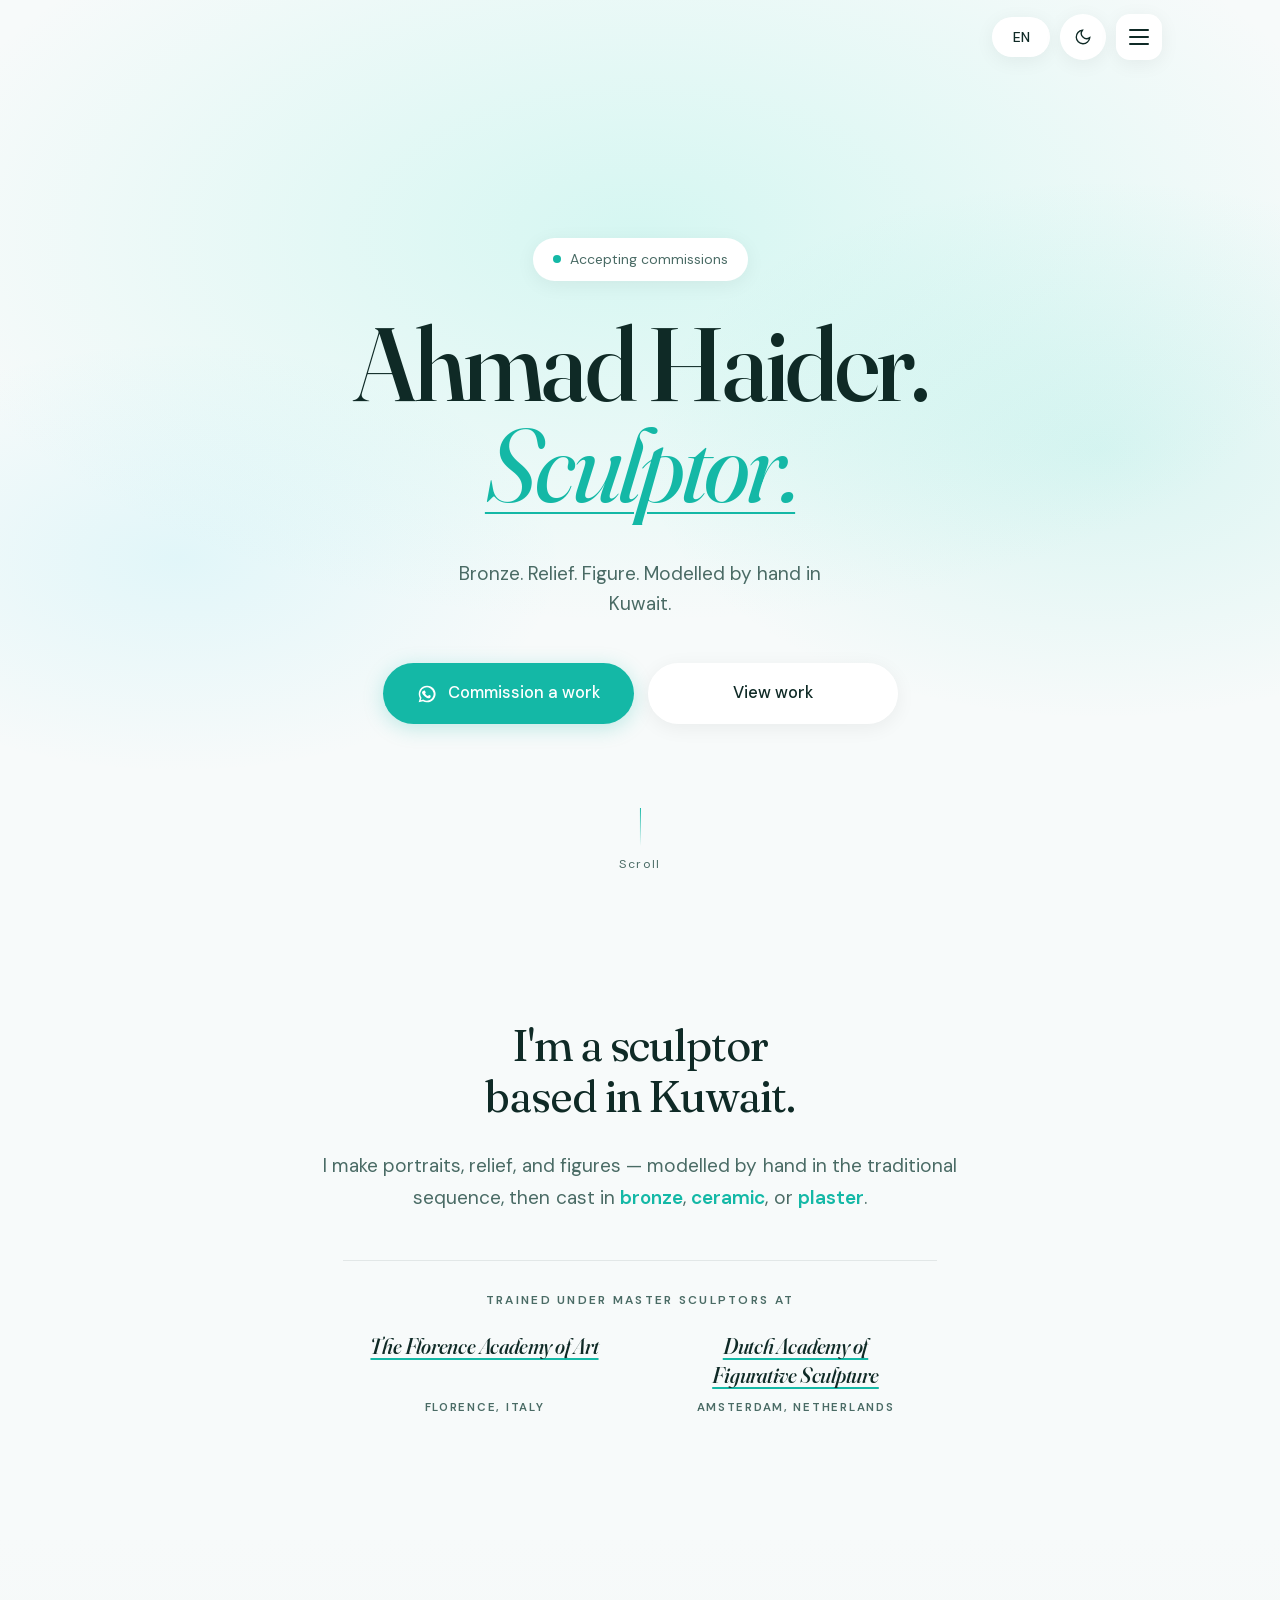
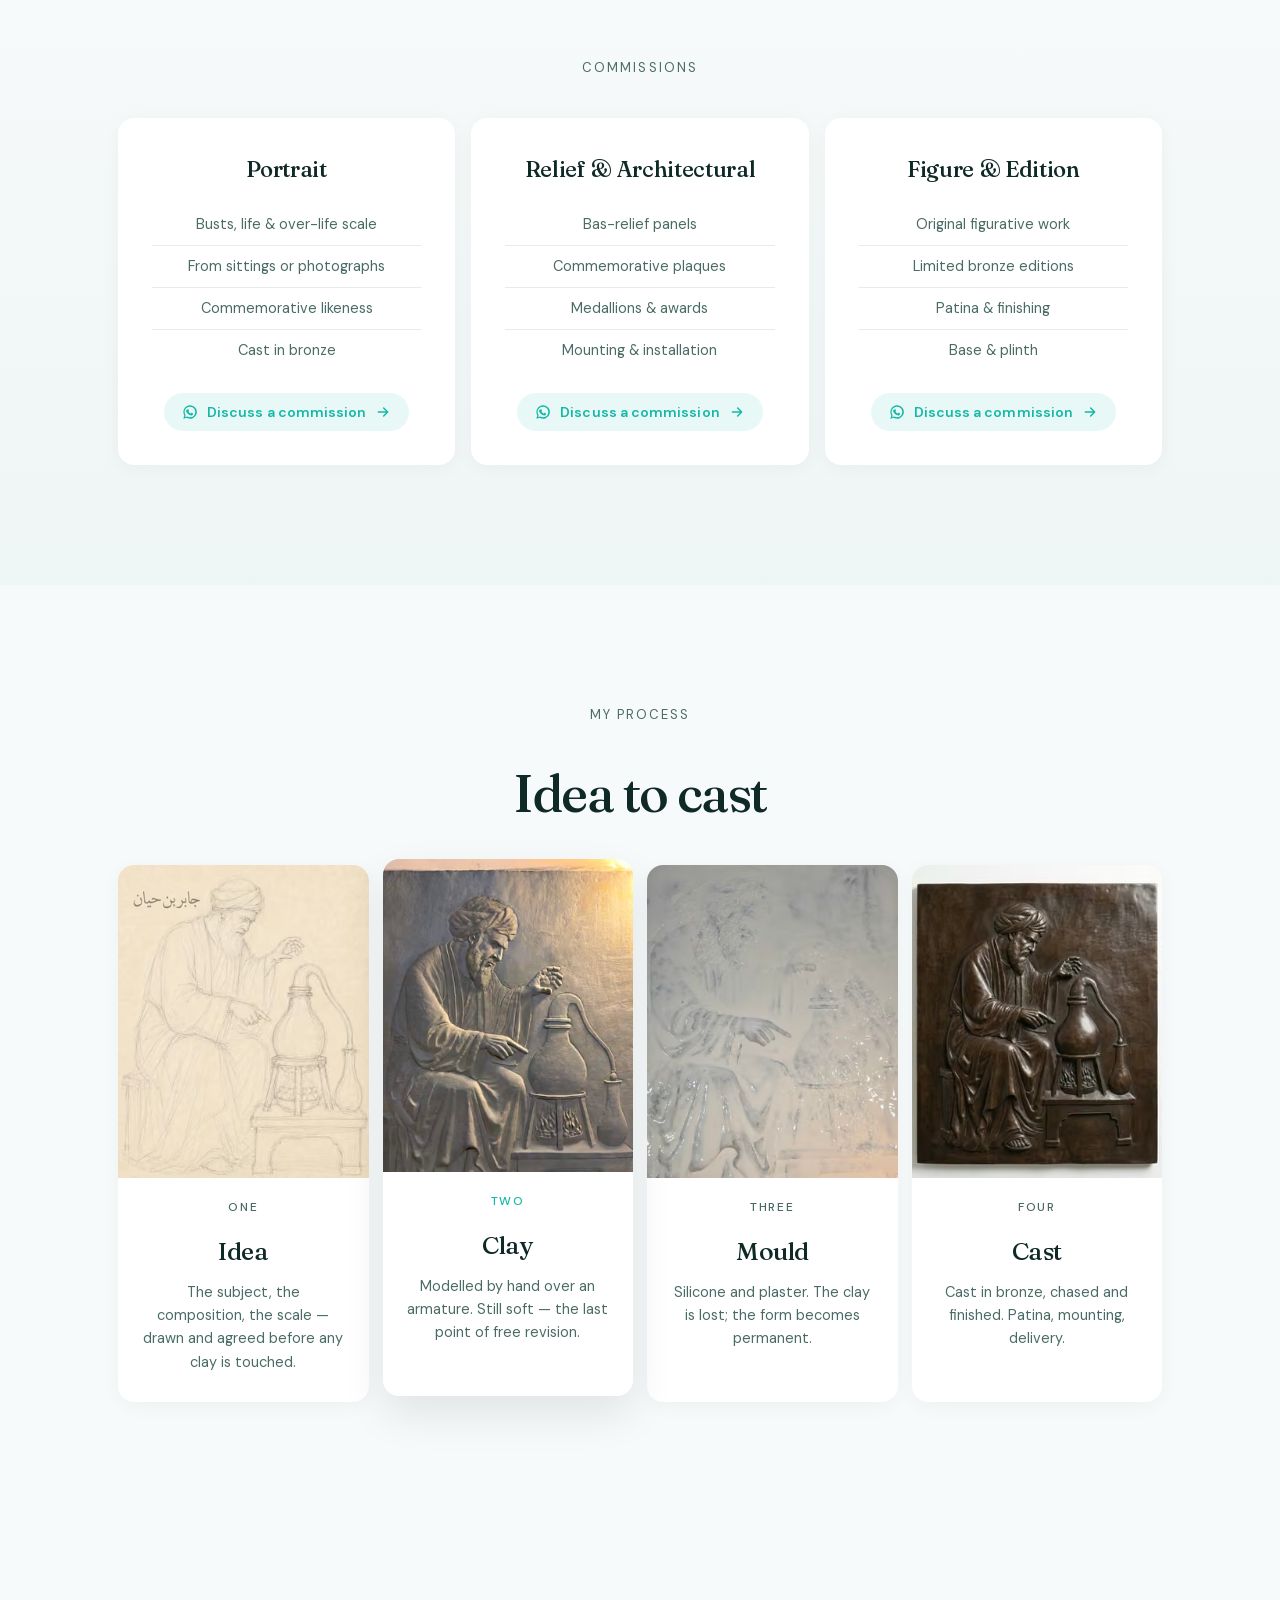
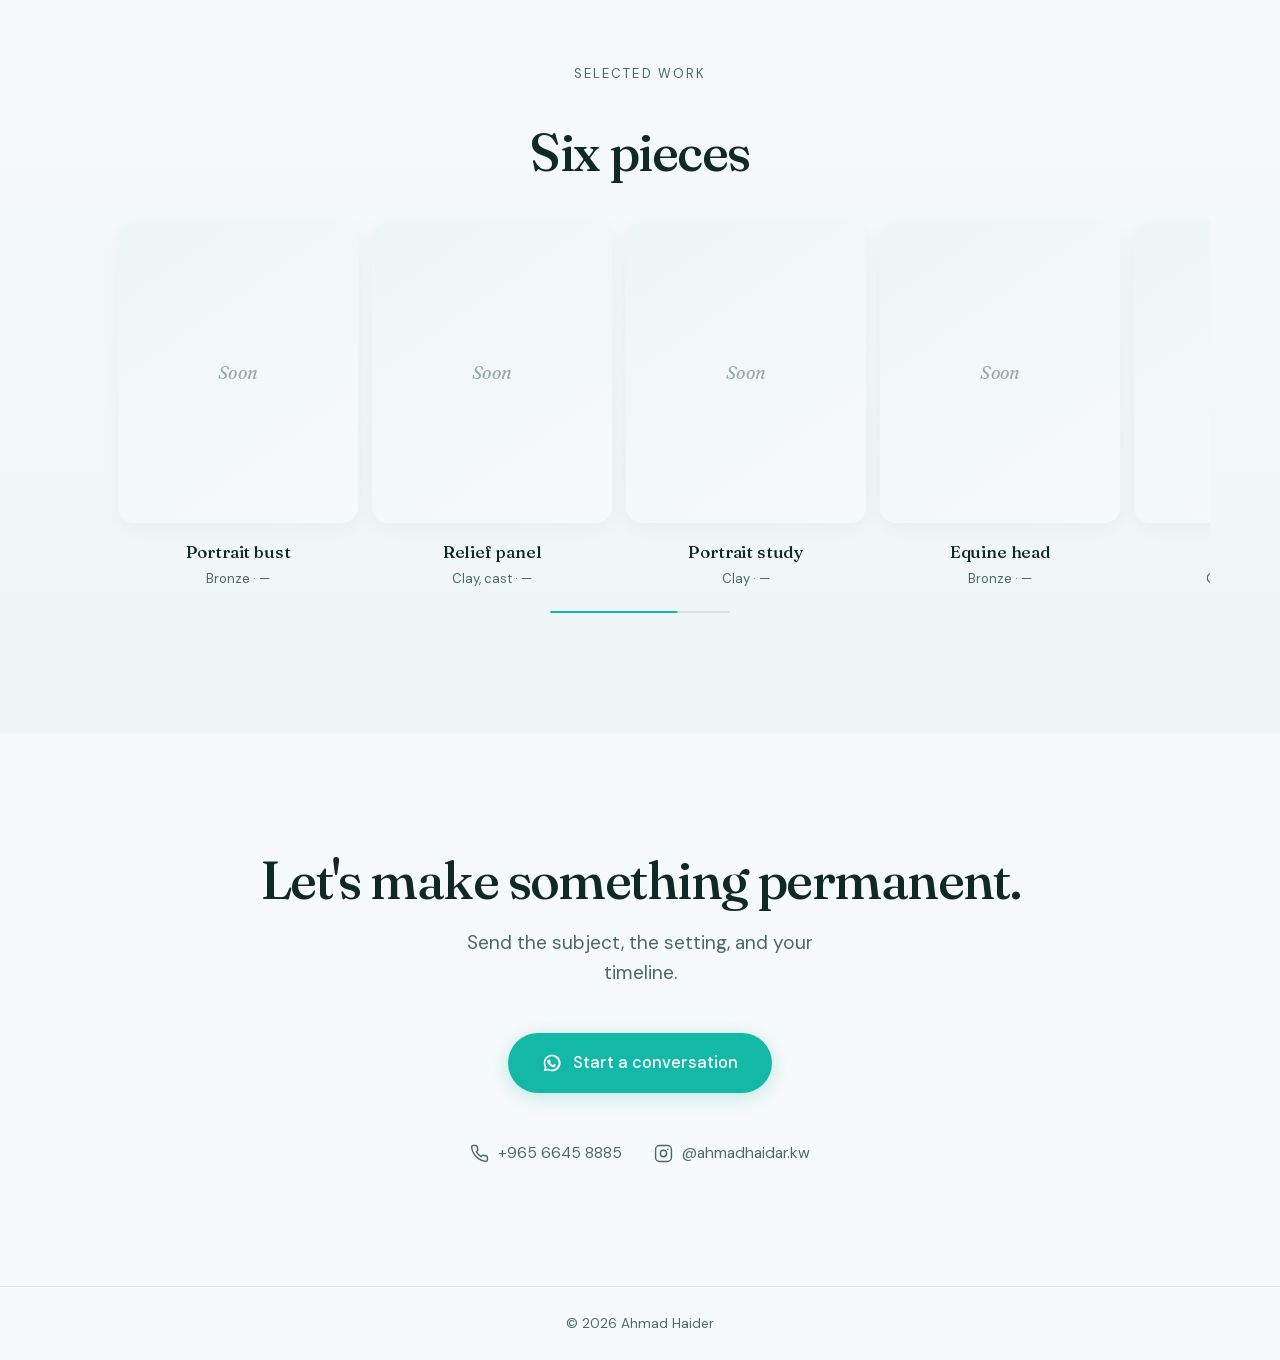
==== commit 8d97b692: "Process section: idea-first order, real studio images, my-process framing - reorder to Idea -> Clay " ====
--- a/index.html
+++ b/index.html
@@ -395,6 +395,13 @@
 /* 08 · active step lifts as it centres */
 .step.active{transform:translateY(-6px);box-shadow:0 18px 44px rgba(0,0,0,.09)}
 .step.active b{color:var(--accent)}
+.step-img{display:block;margin:-28px -24px 20px;border-radius:16px 16px 0 0;
+  overflow:hidden;background:var(--bg-subtle)}
+.step-img img{display:block;width:100%;height:auto;aspect-ratio:4/5;object-fit:cover;
+  transition:transform .7s var(--ease-out)}
+@media(hover:hover){.step:hover .step-img img{transform:scale(1.03)}}
+@media(prefers-reduced-motion:reduce){.step-img img{transition:none}
+  @media(hover:hover){.step:hover .step-img img{transform:none}}}
 .step b{display:block;font-size:12px;letter-spacing:.14em;color:var(--text-secondary);
   margin-bottom:14px;font-weight:500;transition:color .35s}
 .step h3{font-family:var(--font-display);font-weight:500;font-size:25px;margin:0 0 10px;letter-spacing:-.02em}
@@ -614,22 +621,50 @@
 <!-- ================= PROCESS ================= -->
 <section class="band" id="process">
   <div class="wrap">
-    <p class="eyebrow rv" data-en="PROCESS" data-ar="المراحل">PROCESS</p>
-    <h2 class="rv" data-en="Image to cast" data-ar="من الصورة إلى البرونز">Image to cast</h2>
+    <p class="eyebrow rv" data-en="MY PROCESS" data-ar="مراحل عملي">MY PROCESS</p>
+    <h2 class="rv" data-en="Idea to cast" data-ar="من الفكرة إلى البرونز">Idea to cast</h2>
     <div class="rail-wrap rv">
       <div class="rail steps">
-        <div class="step"><b data-en="ONE" data-ar="الأولى">ONE</b>
-          <h3 data-en="Image" data-ar="الصورة">Image</h3>
-          <p data-en="Sittings, photographs, measurements. Scale and material fixed." data-ar="جلسات وصور وقياسات. يُحدَّد الحجم والخامة والمكان.">Sittings, photographs, measurements. Scale and material fixed.</p></div>
-        <div class="step"><b data-en="TWO" data-ar="الثانية">TWO</b>
+        <div class="step">
+          <picture class="step-img">
+            <source type="image/avif" srcset="./process/idea-320.avif 320w, ./process/idea-600.avif 600w, ./process/idea-900.avif 900w" sizes="(min-width:960px) 250px, min(76vw, 290px)">
+            <source type="image/webp" srcset="./process/idea-320.webp 320w, ./process/idea-600.webp 600w, ./process/idea-900.webp 900w" sizes="(min-width:960px) 250px, min(76vw, 290px)">
+            <img src="./process/idea-600.jpg" width="600" height="750" loading="lazy" decoding="async"
+                 alt="Preparatory drawing for the Jabir ibn Hayyan relief" data-en-alt="Preparatory drawing for the Jabir ibn Hayyan relief" data-ar-alt="رسم تحضيري للوحة جابر بن حيان">
+          </picture>
+          <b data-en="ONE" data-ar="الأولى">ONE</b>
+          <h3 data-en="Idea" data-ar="الفكرة">Idea</h3>
+          <p data-en="The subject, the composition, the scale — drawn and agreed before any clay is touched." data-ar="الموضوع والتكوين والحجم — تُرسم ويُتفق عليها قبل لمس الطين.">The subject, the composition, the scale — drawn and agreed before any clay is touched.</p></div>
+        <div class="step">
+          <picture class="step-img">
+            <source type="image/avif" srcset="./process/clay-320.avif 320w, ./process/clay-600.avif 600w, ./process/clay-900.avif 900w" sizes="(min-width:960px) 250px, min(76vw, 290px)">
+            <source type="image/webp" srcset="./process/clay-320.webp 320w, ./process/clay-600.webp 600w, ./process/clay-900.webp 900w" sizes="(min-width:960px) 250px, min(76vw, 290px)">
+            <img src="./process/clay-600.jpg" width="600" height="750" loading="lazy" decoding="async"
+                 alt="The relief modelled in clay in the studio" data-en-alt="The relief modelled in clay in the studio" data-ar-alt="اللوحة منمذجة بالطين في المرسم">
+          </picture>
+          <b data-en="TWO" data-ar="الثانية">TWO</b>
           <h3 data-en="Clay" data-ar="الطين">Clay</h3>
-          <p data-en="Built over an armature. Still soft — your last point of free revision." data-ar="يُبنى العمل على هيكل معدني. الطين لا يزال ليّناً — آخر مرحلة للتعديل الحر.">Built over an armature. Still soft — your last point of free revision.</p></div>
-        <div class="step"><b data-en="THREE" data-ar="الثالثة">THREE</b>
+          <p data-en="Modelled by hand over an armature. Still soft — the last point of free revision." data-ar="يُنمذَج يدوياً على هيكل. الطين لا يزال ليّناً — آخر مرحلة للتعديل الحر.">Modelled by hand over an armature. Still soft — the last point of free revision.</p></div>
+        <div class="step">
+          <picture class="step-img">
+            <source type="image/avif" srcset="./process/mould-320.avif 320w, ./process/mould-600.avif 600w, ./process/mould-900.avif 900w" sizes="(min-width:960px) 250px, min(76vw, 290px)">
+            <source type="image/webp" srcset="./process/mould-320.webp 320w, ./process/mould-600.webp 600w, ./process/mould-900.webp 900w" sizes="(min-width:960px) 250px, min(76vw, 290px)">
+            <img src="./process/mould-600.jpg" width="600" height="750" loading="lazy" decoding="async"
+                 alt="Silicone mould taken from the finished clay" data-en-alt="Silicone mould taken from the finished clay" data-ar-alt="قالب السيليكون المأخوذ من الطين">
+          </picture>
+          <b data-en="THREE" data-ar="الثالثة">THREE</b>
           <h3 data-en="Mould" data-ar="القالب">Mould</h3>
-          <p data-en="Silicone and plaster. The clay is lost; the form becomes permanent." data-ar="قالب من السيليكون والجبس. يُفقد الطين ويصبح الشكل ثابتاً.">Silicone and plaster. The clay is lost; the form becomes permanent.</p></div>
-        <div class="step"><b data-en="FOUR" data-ar="الرابعة">FOUR</b>
+          <p data-en="Silicone and plaster. The clay is lost; the form becomes permanent." data-ar="سيليكون وجبس. يُفقد الطين ويصبح الشكل ثابتاً.">Silicone and plaster. The clay is lost; the form becomes permanent.</p></div>
+        <div class="step">
+          <picture class="step-img">
+            <source type="image/avif" srcset="./process/cast-320.avif 320w, ./process/cast-600.avif 600w, ./process/cast-900.avif 900w" sizes="(min-width:960px) 250px, min(76vw, 290px)">
+            <source type="image/webp" srcset="./process/cast-320.webp 320w, ./process/cast-600.webp 600w, ./process/cast-900.webp 900w" sizes="(min-width:960px) 250px, min(76vw, 290px)">
+            <img src="./process/cast-600.jpg" width="600" height="750" loading="lazy" decoding="async"
+                 alt="The finished relief cast in bronze" data-en-alt="The finished relief cast in bronze" data-ar-alt="اللوحة النهائية مصبوبة بالبرونز">
+          </picture>
+          <b data-en="FOUR" data-ar="الرابعة">FOUR</b>
           <h3 data-en="Cast" data-ar="الصب">Cast</h3>
-          <p data-en="Lost wax bronze, chased and finished. Patina, mounting, delivery." data-ar="صبّ بالبرونز بطريقة الشمع المفقود، ثم التشطيب والباتينا والتسليم.">Lost wax bronze, chased and finished. Patina, mounting, delivery.</p></div>
+          <p data-en="Cast in bronze, chased and finished. Patina, mounting, delivery." data-ar="يُصبّ بالبرونز، ثم التشطيب والباتينا والتركيب والتسليم.">Cast in bronze, chased and finished. Patina, mounting, delivery.</p></div>
       </div>
       <div class="bar steps-bar"><i></i></div>
     </div>
@@ -924,6 +959,10 @@
       var v = n.getAttribute('data-' + lang + '-href');
       if (v !== null) n.setAttribute('href', v);
     });
+    $$('[data-en-alt]').forEach(function (n) {
+      var v = n.getAttribute('data-' + lang + '-alt');
+      if (v !== null) n.setAttribute('alt', v);
+    });
     var url = new URL(location);
     lang === 'ar' ? url.searchParams.set('lang', 'ar') : url.searchParams.delete('lang');
     history.replaceState(null, '', url);
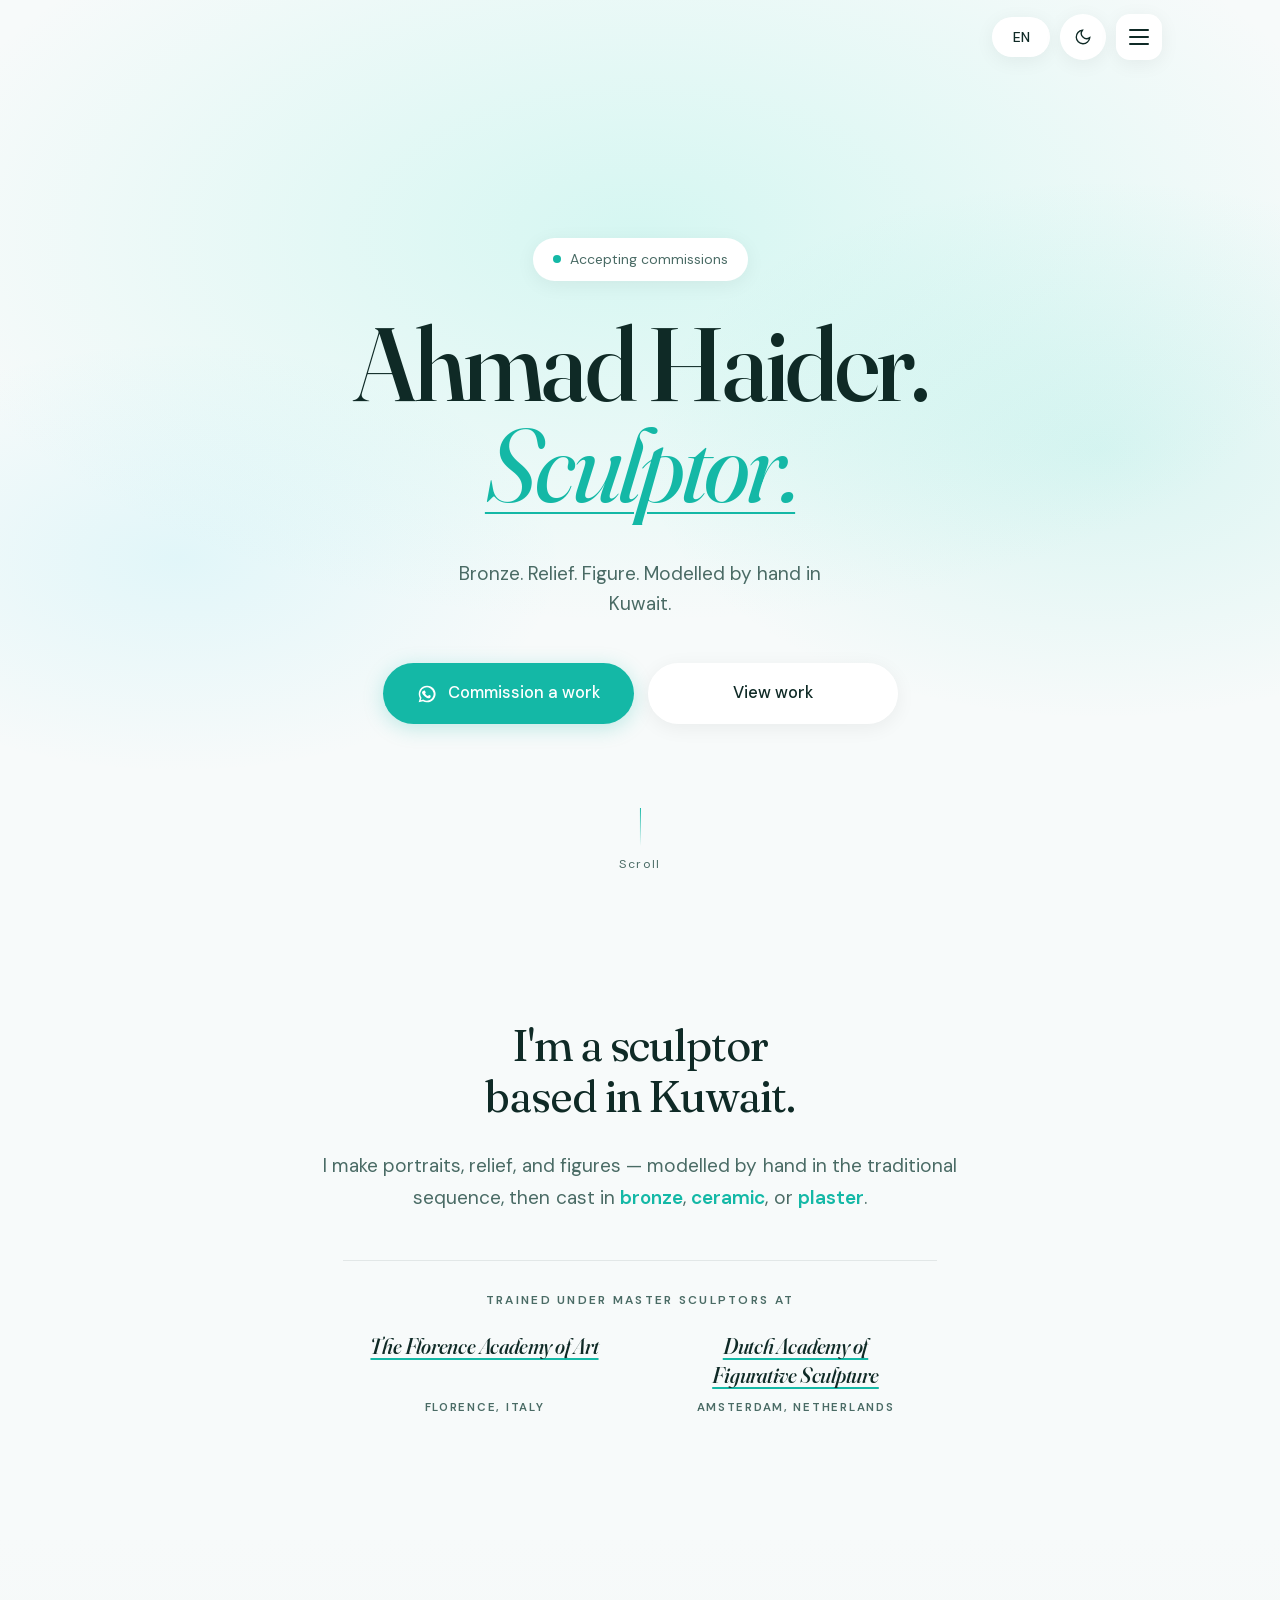
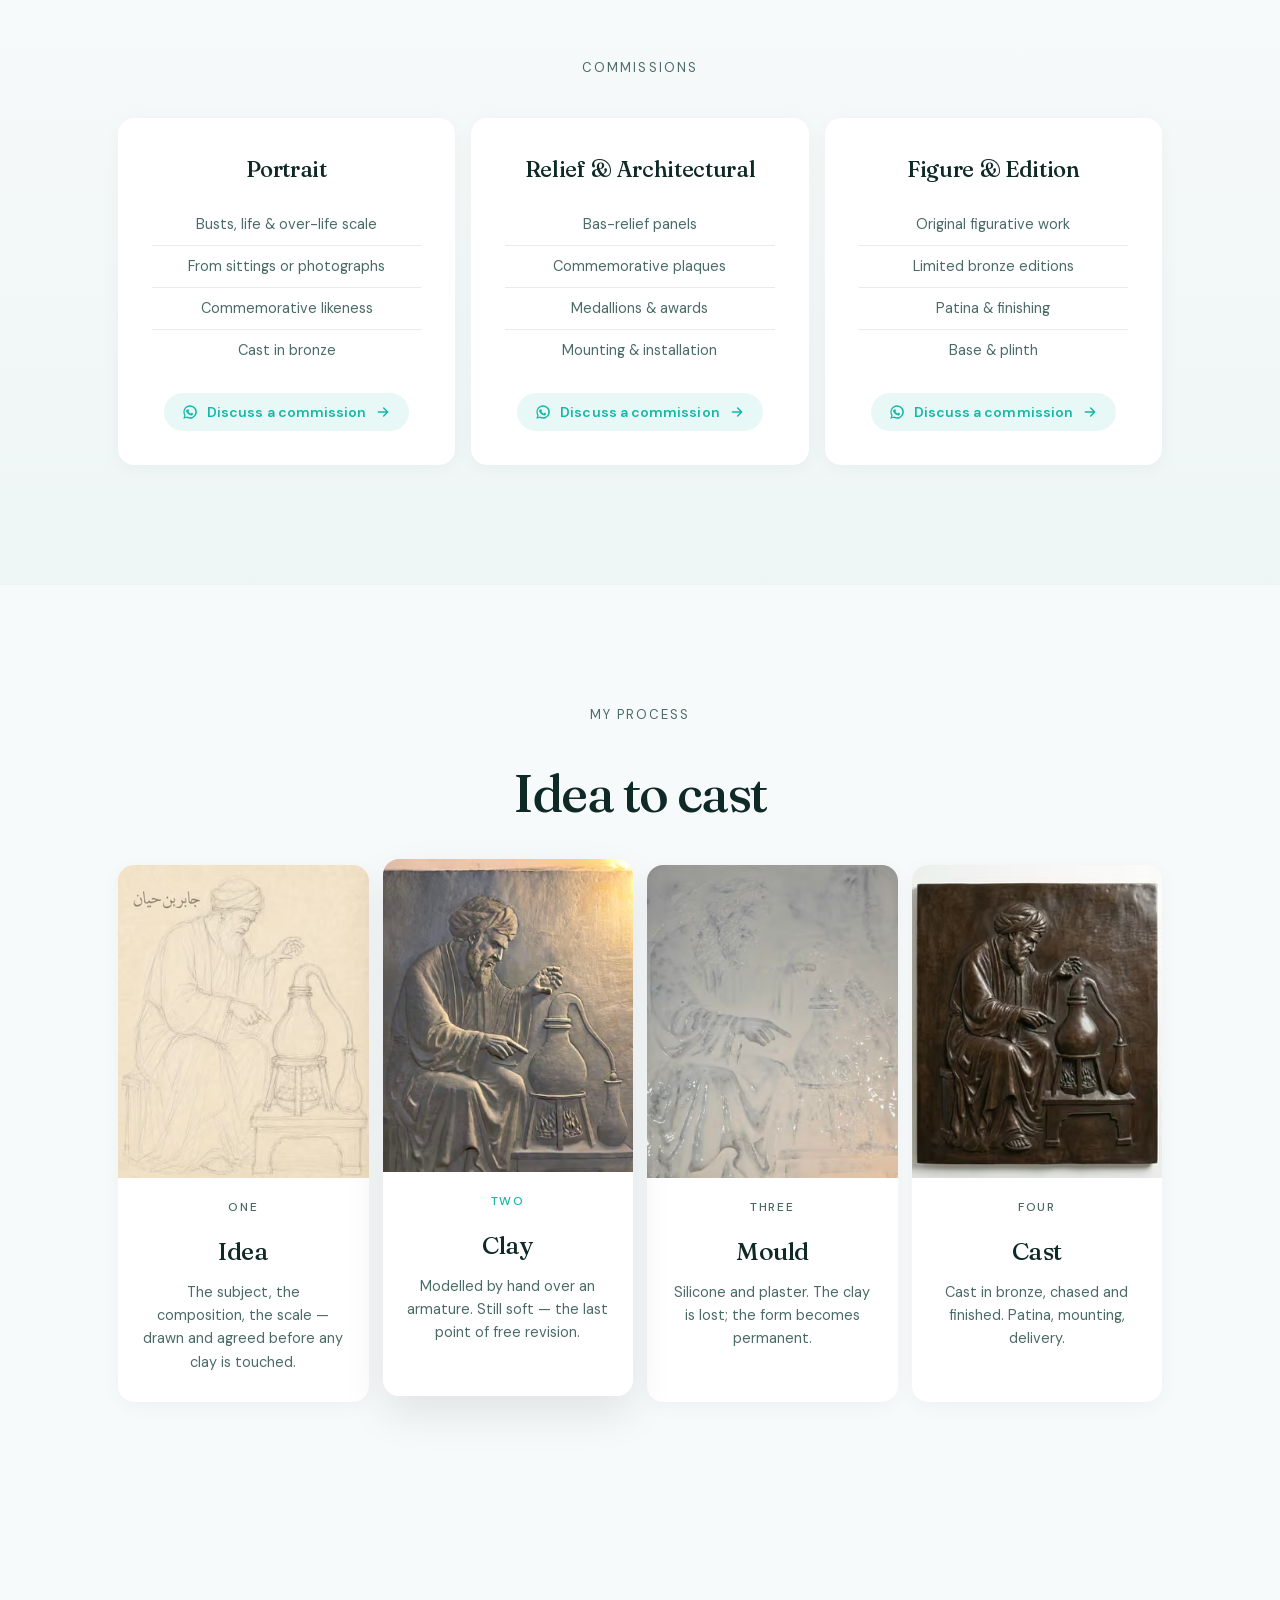
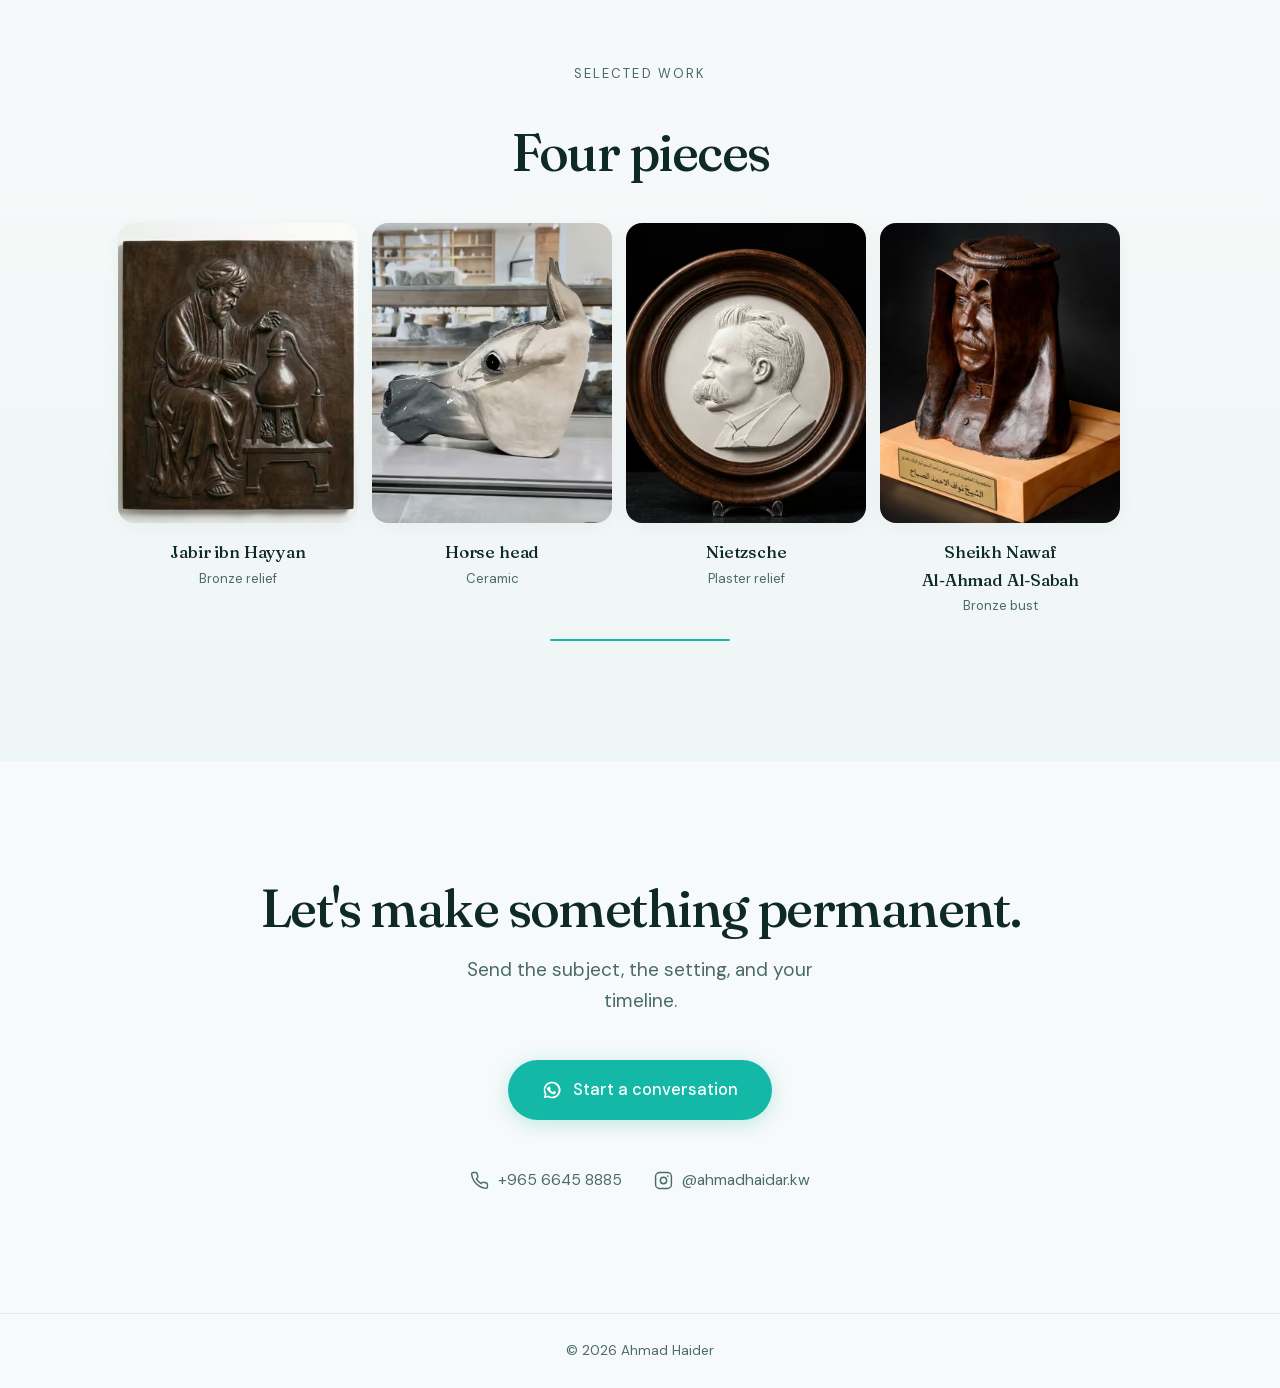
==== commit 239276aa: "Selected Work: four real pieces replace the placeholder plates Jabir ibn Hayyan (bronze relief), hor" ====
--- a/index.html
+++ b/index.html
@@ -110,6 +110,19 @@
   background:linear-gradient(90deg,var(--teal-400),var(--teal-500));
   transition:transform .12s linear;pointer-events:none;
 }
+/* Arabic sets taller than Latin: hamza (أ) and shadda (ّ) rise above the
+   Latin ascender. h1's reveal mask (overflow:hidden) was slicing them off,
+   and the tight Latin leading elsewhere left no room for the marks. */
+html[dir="rtl"] h1{line-height:1.55;letter-spacing:0}
+html[dir="rtl"] h1 em{padding-bottom:.16em}
+html[dir="rtl"] h2{line-height:1.38;letter-spacing:0}
+html[dir="rtl"] .about-lead{line-height:1.55;letter-spacing:0}
+html[dir="rtl"] .about-body{line-height:1.95}
+html[dir="rtl"] .sub{line-height:1.85}
+html[dir="rtl"] .training-label{line-height:1.9}
+html[dir="rtl"] .school{line-height:1.62}
+html[dir="rtl"] .step h3,html[dir="rtl"] .card h3{line-height:1.45;letter-spacing:0}
+html[dir="rtl"] .eyebrow{line-height:1.8}
 html[dir="rtl"] .progress{transform-origin:100% 50%}
 
 /* ============ header ============ */
@@ -426,10 +439,8 @@
 }
 .plate img{width:100%;height:100%;object-fit:cover;display:block}
 @media(hover:hover){.work:hover .plate{box-shadow:0 20px 48px rgba(0,0,0,.12)}}
-.plate span{font-family:var(--font-display);font-style:italic;font-size:18px;
-  color:var(--text-secondary);opacity:.55;letter-spacing:.02em}
 .work h3{font-family:var(--font-display);font-weight:500;font-size:17px;
-  margin:15px 0 3px;text-align:center;letter-spacing:-.01em}
+  margin:15px 0 3px;text-align:center;letter-spacing:-.01em;text-wrap:balance}
 .work p{margin:0;text-align:center;font-size:13px;color:var(--text-secondary)}
 
 /* ============ contact ============ */
@@ -671,29 +682,57 @@
   </div>
 </section>
 
-<!-- ================= WORK =================
-     Replace each  <div class="plate"><span …>Soon</span></div>  with
-     <div class="plate"><img src="./work/01.jpg" alt="…" loading="lazy" width="800" height="1000"></div>
-     then fill the meta line under it.
-     ======================================== -->
+<!-- ================= WORK ================= -->
 <section class="band band-s" id="work">
   <div class="wrap">
     <p class="eyebrow rv" data-en="SELECTED WORK" data-ar="أعمال مختارة">SELECTED WORK</p>
-    <h2 class="rv" data-en="Six pieces" data-ar="ستة أعمال">Six pieces</h2>
+    <h2 class="rv" data-en="Four pieces" data-ar="أربعة أعمال">Four pieces</h2>
     <div class="rail-wrap rv">
       <div class="rail">
-        <figure class="work"><div class="plate"><span data-en="Soon" data-ar="قريباً">Soon</span></div>
-          <h3 data-en="Portrait bust" data-ar="تمثال نصفي">Portrait bust</h3><p data-en="Bronze · —" data-ar="برونز · —">Bronze · —</p></figure>
-        <figure class="work"><div class="plate"><span data-en="Soon" data-ar="قريباً">Soon</span></div>
-          <h3 data-en="Relief panel" data-ar="لوحة بارزة">Relief panel</h3><p data-en="Clay, cast · —" data-ar="طين، مصبوب · —">Clay, cast · —</p></figure>
-        <figure class="work"><div class="plate"><span data-en="Soon" data-ar="قريباً">Soon</span></div>
-          <h3 data-en="Portrait study" data-ar="دراسة بورتريه">Portrait study</h3><p data-en="Clay · —" data-ar="طين · —">Clay · —</p></figure>
-        <figure class="work"><div class="plate"><span data-en="Soon" data-ar="قريباً">Soon</span></div>
-          <h3 data-en="Equine head" data-ar="رأس حصان">Equine head</h3><p data-en="Bronze · —" data-ar="برونز · —">Bronze · —</p></figure>
-        <figure class="work"><div class="plate"><span data-en="Soon" data-ar="قريباً">Soon</span></div>
-          <h3 data-en="Écorché" data-ar="دراسة تشريحية">Écorché</h3><p data-en="Clay, plaster · —" data-ar="طين وجبس · —">Clay, plaster · —</p></figure>
-        <figure class="work"><div class="plate"><span data-en="Soon" data-ar="قريباً">Soon</span></div>
-          <h3 data-en="Figure" data-ar="تمثال">Figure</h3><p data-en="Bronze · —" data-ar="برونز · —">Bronze · —</p></figure>
+        <figure class="work">
+          <div class="plate">
+            <picture>
+              <source type="image/avif" srcset="./works/jabir-320.avif 320w, ./works/jabir-520.avif 520w, ./works/jabir-780.avif 780w" sizes="min(64vw, 250px)">
+              <source type="image/webp" srcset="./works/jabir-320.webp 320w, ./works/jabir-520.webp 520w, ./works/jabir-780.webp 780w" sizes="min(64vw, 250px)">
+              <img src="./works/jabir-520.jpg" width="520" height="650" loading="lazy" decoding="async"
+                   alt="Bronze relief of Jabir ibn Hayyan at his distillation apparatus" data-en-alt="Bronze relief of Jabir ibn Hayyan at his distillation apparatus" data-ar-alt="لوحة برونزية بارزة لجابر بن حيان أمام جهاز التقطير">
+            </picture>
+          </div>
+          <h3 data-en="Jabir ibn Hayyan" data-ar="جابر بن حيان">Jabir ibn Hayyan</h3>
+          <p data-en="Bronze relief" data-ar="نحت بارز · برونز">Bronze relief</p></figure>
+        <figure class="work">
+          <div class="plate">
+            <picture>
+              <source type="image/avif" srcset="./works/horse-320.avif 320w, ./works/horse-520.avif 520w, ./works/horse-780.avif 780w" sizes="min(64vw, 250px)">
+              <source type="image/webp" srcset="./works/horse-320.webp 320w, ./works/horse-520.webp 520w, ./works/horse-780.webp 780w" sizes="min(64vw, 250px)">
+              <img src="./works/horse-520.jpg" width="520" height="650" loading="lazy" decoding="async"
+                   alt="Glazed ceramic horse head" data-en-alt="Glazed ceramic horse head" data-ar-alt="رأس حصان من السيراميك المزجّج">
+            </picture>
+          </div>
+          <h3 data-en="Horse head" data-ar="رأس حصان">Horse head</h3>
+          <p data-en="Ceramic" data-ar="سيراميك">Ceramic</p></figure>
+        <figure class="work">
+          <div class="plate">
+            <picture>
+              <source type="image/avif" srcset="./works/nietzsche-320.avif 320w, ./works/nietzsche-520.avif 520w, ./works/nietzsche-780.avif 780w" sizes="min(64vw, 250px)">
+              <source type="image/webp" srcset="./works/nietzsche-320.webp 320w, ./works/nietzsche-520.webp 520w, ./works/nietzsche-780.webp 780w" sizes="min(64vw, 250px)">
+              <img src="./works/nietzsche-520.jpg" width="520" height="650" loading="lazy" decoding="async"
+                   alt="Plaster relief portrait of Friedrich Nietzsche in a turned wood frame" data-en-alt="Plaster relief portrait of Friedrich Nietzsche in a turned wood frame" data-ar-alt="بورتريه بارز من الجبس لفريدريش نيتشه في إطار خشبي">
+            </picture>
+          </div>
+          <h3 data-en="Nietzsche" data-ar="نيتشه">Nietzsche</h3>
+          <p data-en="Plaster relief" data-ar="نحت بارز · جبس">Plaster relief</p></figure>
+        <figure class="work">
+          <div class="plate">
+            <picture>
+              <source type="image/avif" srcset="./works/nawaf-320.avif 320w, ./works/nawaf-520.avif 520w, ./works/nawaf-780.avif 780w" sizes="min(64vw, 250px)">
+              <source type="image/webp" srcset="./works/nawaf-320.webp 320w, ./works/nawaf-520.webp 520w, ./works/nawaf-780.webp 780w" sizes="min(64vw, 250px)">
+              <img src="./works/nawaf-520.jpg" width="520" height="650" loading="lazy" decoding="async"
+                   alt="Bronze bust of Sheikh Nawaf Al-Ahmad Al-Sabah on a wooden plinth" data-en-alt="Bronze bust of Sheikh Nawaf Al-Ahmad Al-Sabah on a wooden plinth" data-ar-alt="تمثال نصفي برونزي للشيخ نواف الأحمد الصباح على قاعدة خشبية">
+            </picture>
+          </div>
+          <h3 data-en="Sheikh Nawaf Al‑Ahmad Al‑Sabah" data-ar="الشيخ نواف الأحمد الصباح">Sheikh Nawaf Al‑Ahmad Al‑Sabah</h3>
+          <p data-en="Bronze bust" data-ar="تمثال نصفي · برونز">Bronze bust</p></figure>
       </div>
       <div class="bar"><i></i></div>
     </div>
@@ -963,6 +1002,11 @@
       var v = n.getAttribute('data-' + lang + '-alt');
       if (v !== null) n.setAttribute('alt', v);
     });
+    // Switching direction leaves the horizontal rails parked at the wrong
+    // end in WebKit (it keeps the pixel offset from the left edge, which in
+    // RTL is the LAST card). scrollLeft = 0 is the logical start in both
+    // engines and in both directions.
+    $$('.rail').forEach(function (r) { r.scrollLeft = 0; });
     var url = new URL(location);
     lang === 'ar' ? url.searchParams.set('lang', 'ar') : url.searchParams.delete('lang');
     history.replaceState(null, '', url);
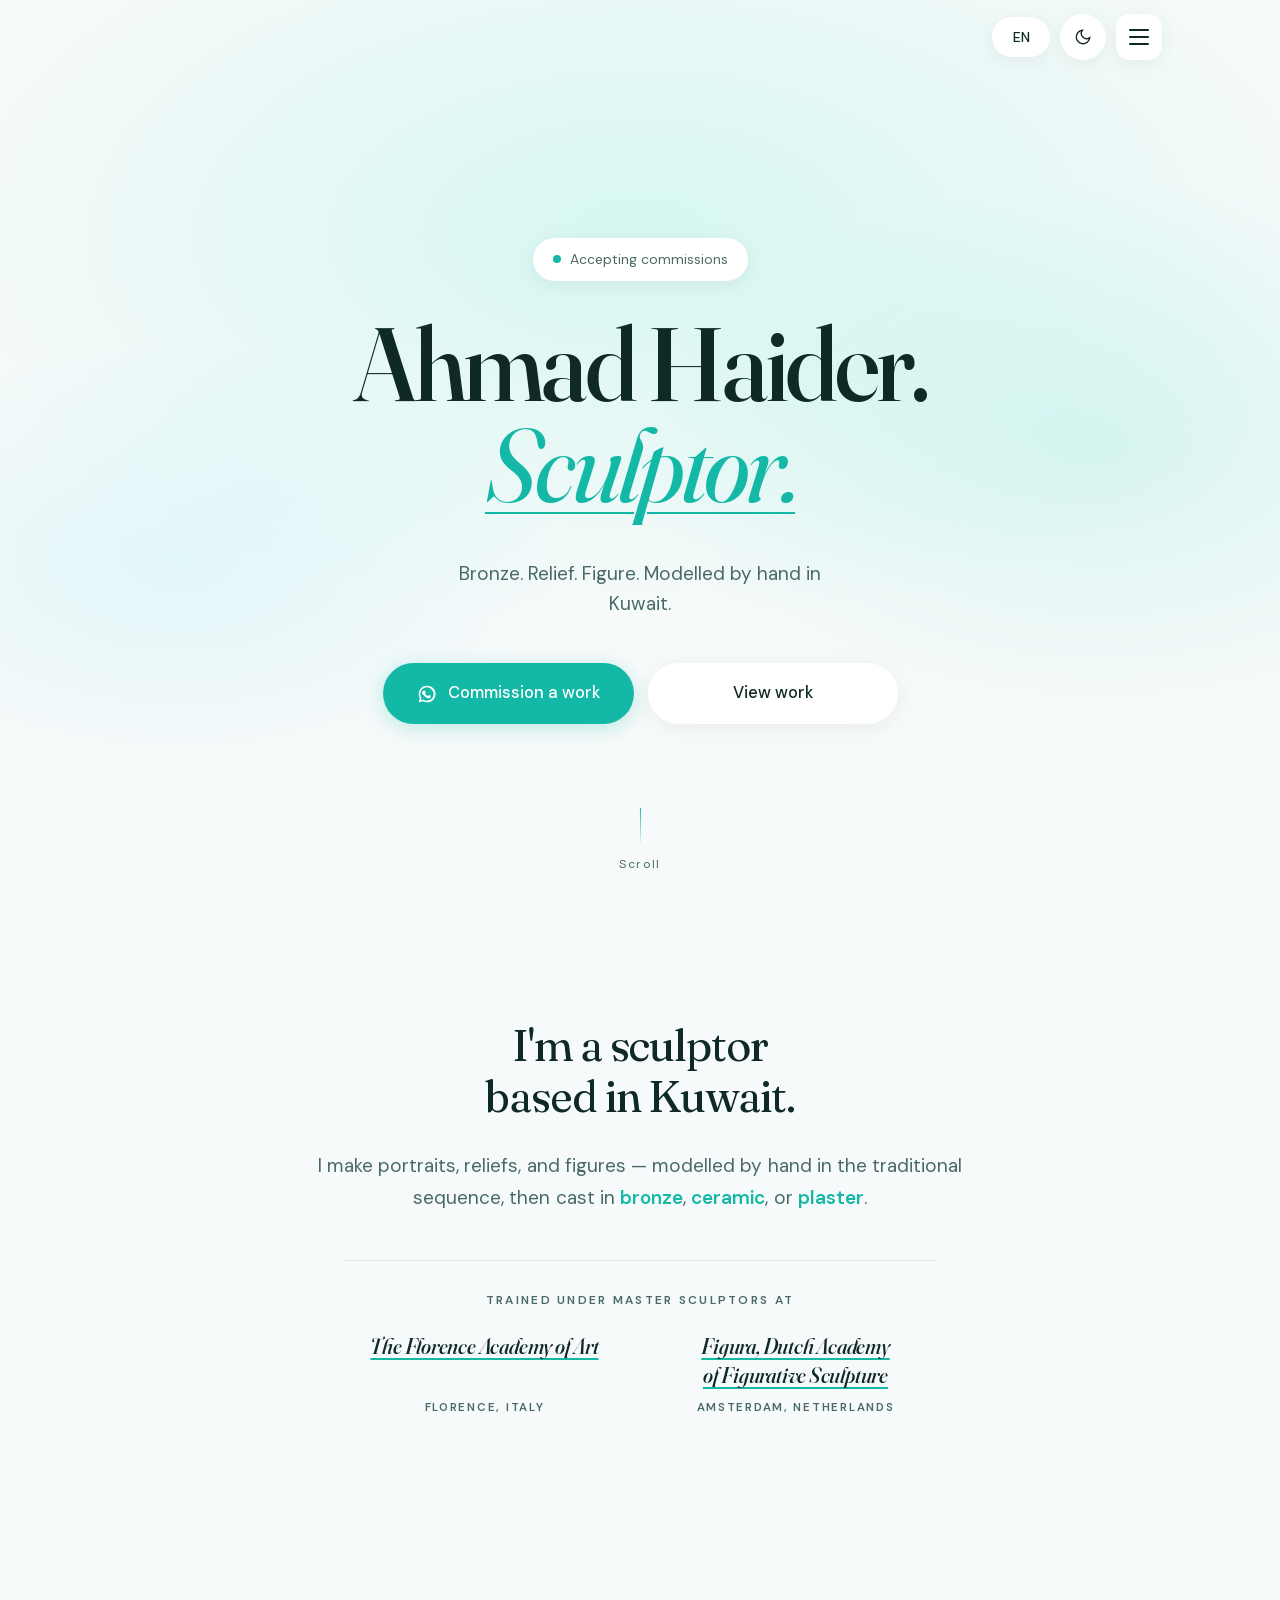
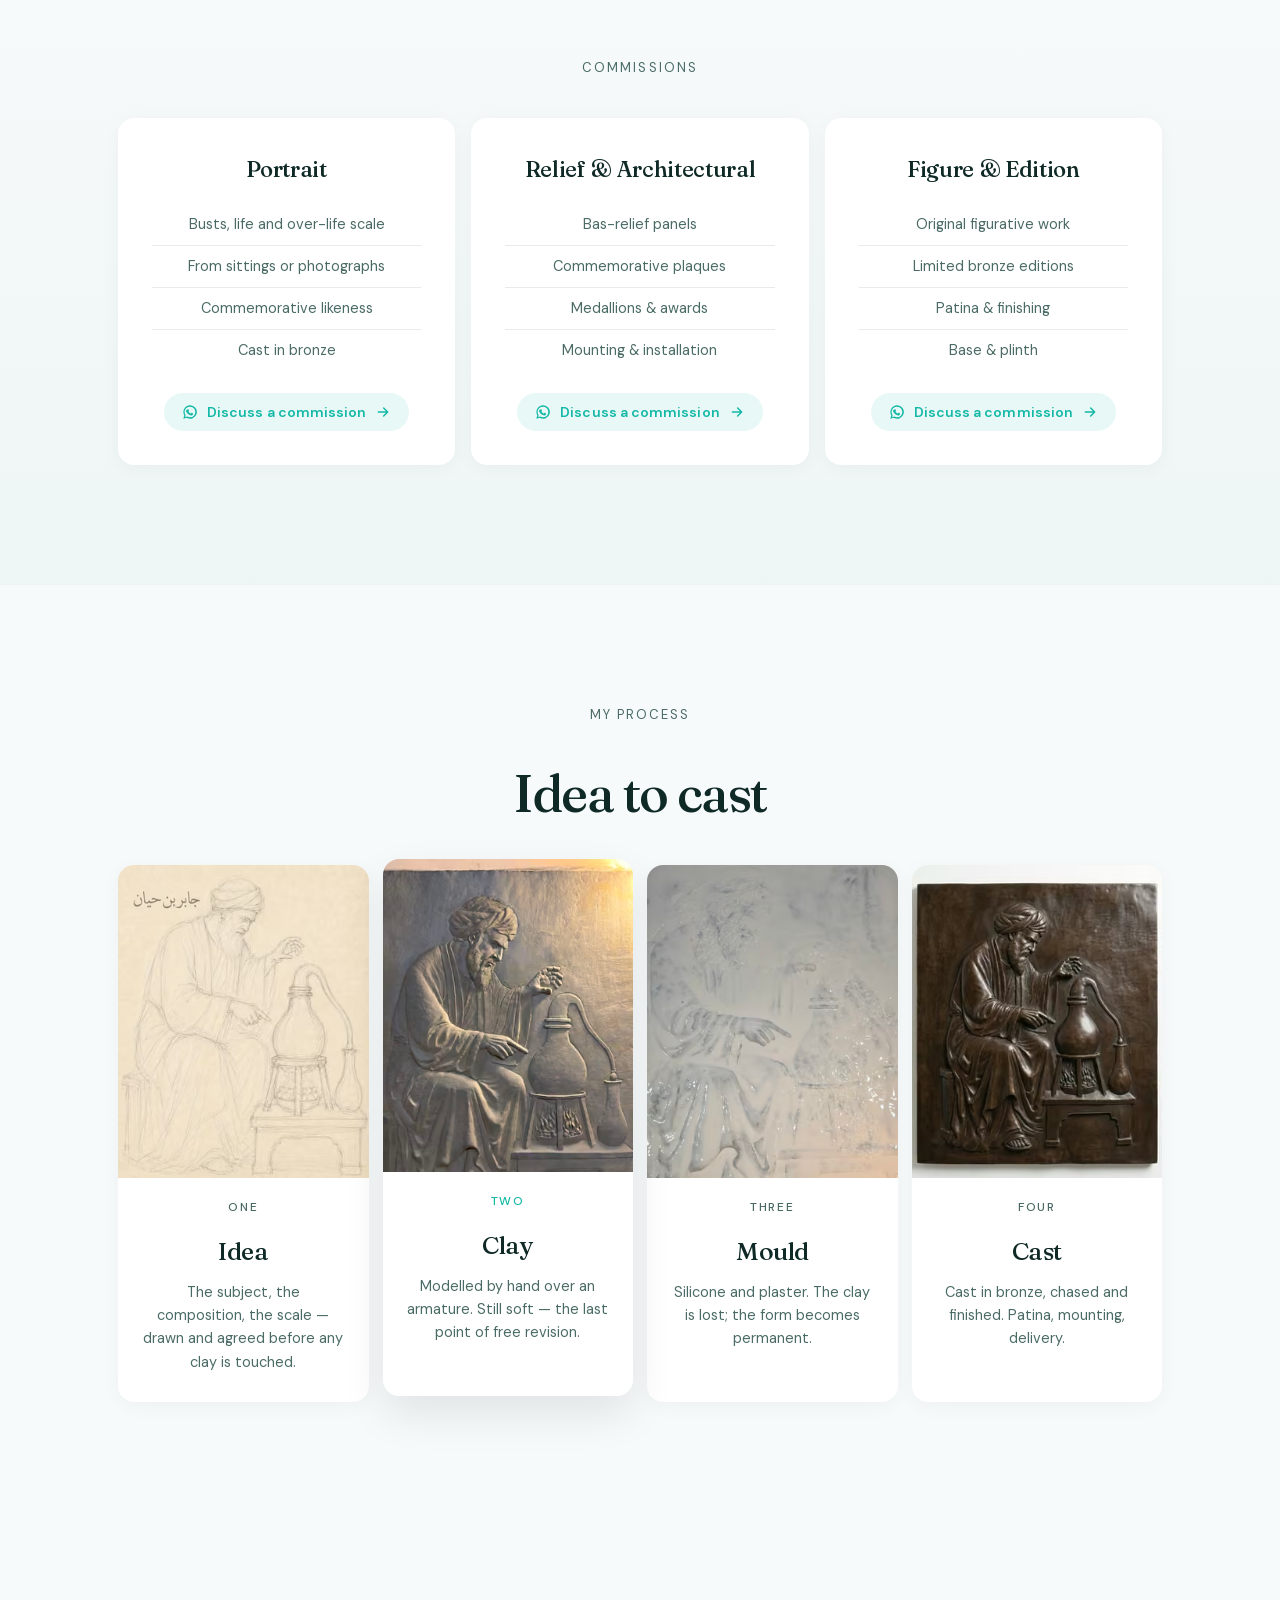
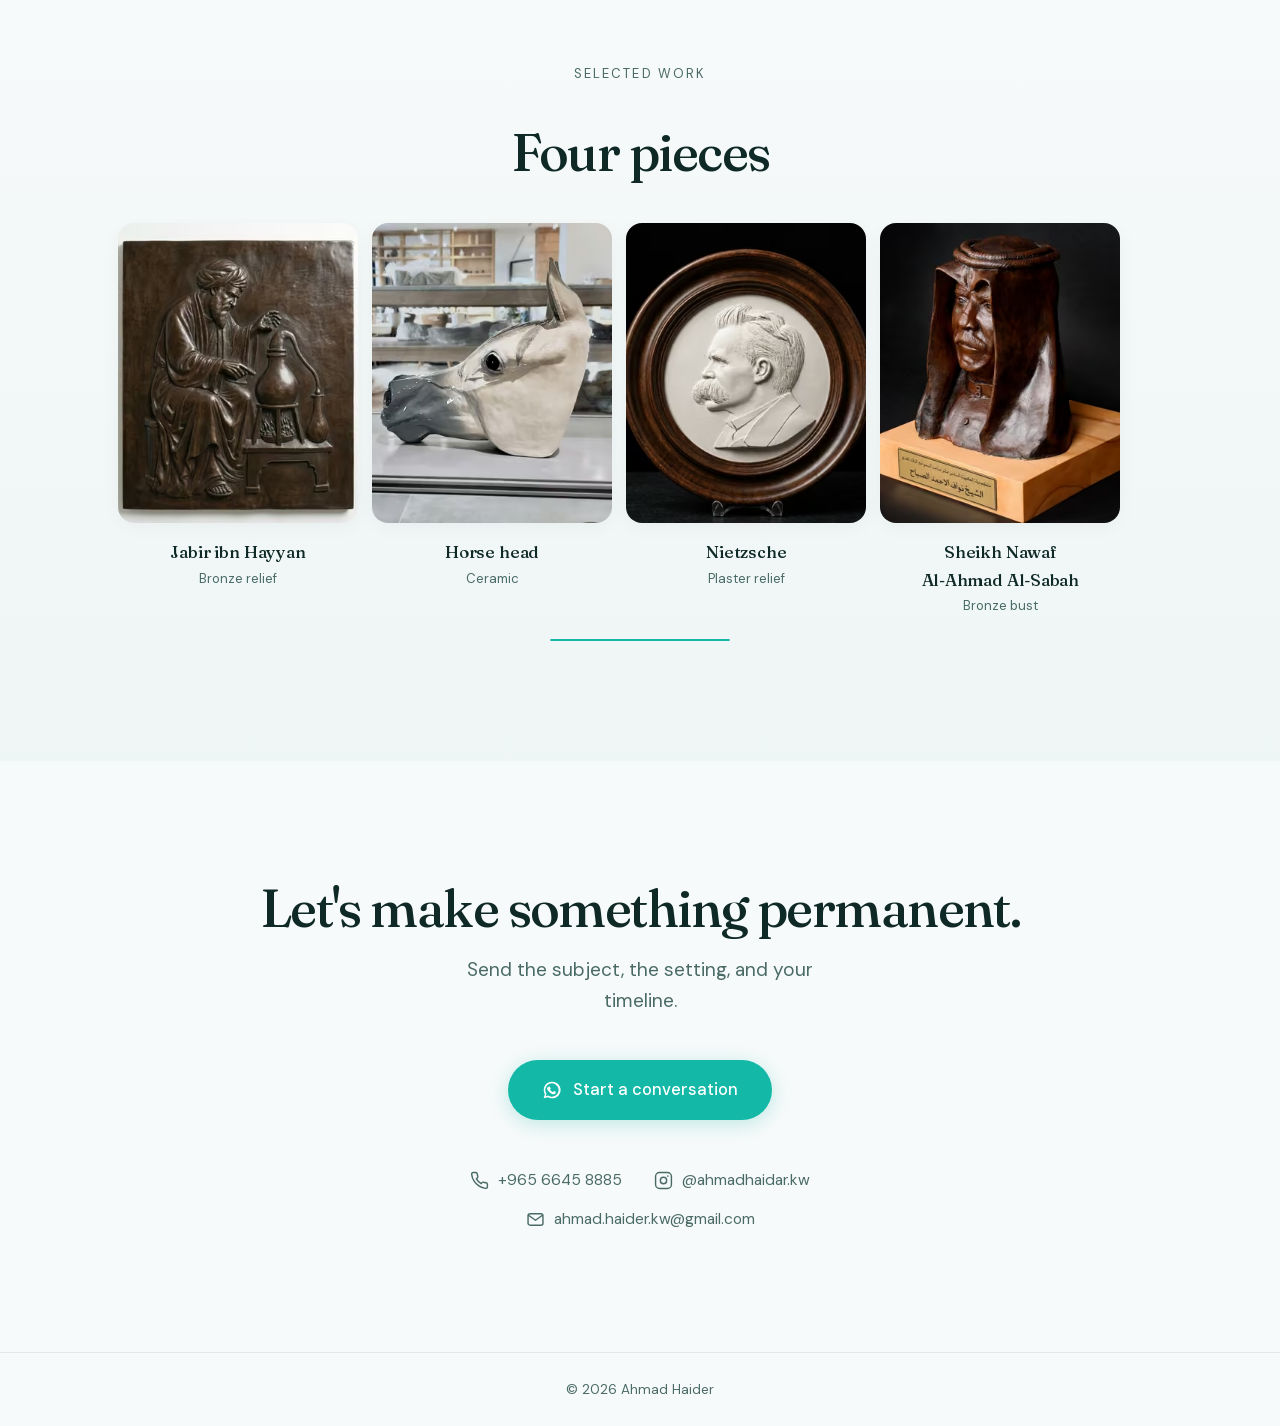
==== commit bcda3ad6: "Add email to contact, correct the English, fix RTL page overflow Email   ahmad.haider.kw@gmail.com s" ====
--- a/index.html
+++ b/index.html
@@ -5,7 +5,7 @@
 <meta name="viewport" content="width=device-width,initial-scale=1,viewport-fit=cover">
 <script>(function(){try{var t=localStorage.getItem('theme');if(t==='dark'||t==='light')document.documentElement.setAttribute('data-theme',t)}catch(e){}})();</script>
 <title>Ahmad Haider — Sculptor | أحمد حيدر نحات الكويت</title>
-<meta name="description" content="Ahmad Haider (أحمد حيدر) — sculptor in Kuwait. Commissioned portrait busts, relief, and bronze. نحات كويتي: بورتريه، نحت بارز، تماثيل برونزية.">
+<meta name="description" content="Ahmad Haider (أحمد حيدر) — sculptor in Kuwait. Commissioned portrait busts, reliefs and figures, cast in bronze, ceramic or plaster. نحات كويتي: بورتريه، نحت بارز، تماثيل برونزية.">
 <meta name="keywords" content="Ahmad Haider, Ahmad Haidar, sculptor Kuwait, Kuwait sculptor, bronze sculptor, portrait bust Kuwait, bas relief, أحمد حيدر, أحمد حيدر نحات, نحات, نحات كويتي, نحت, نحت بارز, تمثال نصفي, تماثيل برونزية, نحات في الكويت">
 <meta name="author" content="Ahmad Haider">
 <link rel="canonical" href="https://ahmadhaider.com/">
@@ -18,7 +18,7 @@
 <meta name="theme-color" content="#14b8a6">
 <meta property="og:type" content="profile">
 <meta property="og:title" content="Ahmad Haider — Sculptor | أحمد حيدر نحات">
-<meta property="og:description" content="Sculptor in Kuwait. Commissioned portrait busts, relief, and bronze.">
+<meta property="og:description" content="Sculptor in Kuwait. Commissioned portrait busts, reliefs and figures, cast in bronze, ceramic or plaster.">
 <meta property="og:url" content="https://ahmadhaider.com/">
 <meta property="og:image" content="https://ahmadhaider.com/og-image.jpg">
 <meta property="og:image:width" content="1200">
@@ -100,8 +100,14 @@
 html[dir="rtl"] .training-label{font-family:var(--font-arabic)}
 
 .wrap{width:100%;max-width:1140px;margin:0 auto;padding-inline:var(--gut)}
-.skip{position:absolute;left:-9999px}
-.skip:focus{left:12px;top:12px;z-index:99;background:var(--white);padding:10px 16px;border-radius:12px}
+/* left:-9999px pushed the page 10,000px wide in RTL, where a negative left
+   sits outside the RIGHT edge. Clip instead: costs no scroll width either way. */
+.skip{position:absolute;width:1px;height:1px;margin:-1px;padding:0;border:0;
+  overflow:hidden;clip:rect(0 0 0 0);clip-path:inset(50%);white-space:nowrap}
+.skip:focus{position:fixed;width:auto;height:auto;margin:0;overflow:visible;
+  clip:auto;clip-path:none;inset-inline-start:12px;top:12px;z-index:99;
+  background:var(--white);color:var(--text);padding:10px 16px;border-radius:12px;
+  box-shadow:0 10px 28px rgba(0,0,0,.16)}
 
 /* ============ 01 · scroll progress hairline ============ */
 .progress{
@@ -454,6 +460,7 @@
   transition:color .3s;
 }
 .links a:hover,.links button:hover{color:var(--accent)}
+.links .mail-row{flex:0 0 100%;display:flex;justify-content:center;margin-top:2px}
 .links svg{width:19px;height:19px;flex:none;transition:transform .45s var(--ease-out)}
 .links a:hover svg,.links button:hover svg{transform:scale(1.15)}
 /* 10 · copy-to-clipboard confirmation */
@@ -504,15 +511,15 @@
 {"@context":"https://schema.org","@graph":[
 {"@type":"Person","@id":"https://ahmadhaider.com/#p","name":"Ahmad Haider",
 "alternateName":["أحمد حيدر","احمد حيدر","Ahmad Haidar","أحمد حيدر النحات"],
-"jobTitle":"Sculptor","url":"https://ahmadhaider.com/","telephone":"+96566458885",
-"description":"Sculptor in Kuwait. Commissioned portrait busts, relief and bronze.",
+"jobTitle":"Sculptor","url":"https://ahmadhaider.com/","telephone":"+96566458885","email":"ahmad.haider.kw@gmail.com",
+"description":"Sculptor in Kuwait. Commissioned portrait busts, reliefs and figures, cast in bronze, ceramic or plaster.",
 "knowsLanguage":["ar","en"],
 "knowsAbout":["Sculpture","النحت","Portrait sculpture","Bas-relief","النحت البارز","Bronze casting","Figurative sculpture","تماثيل برونزية"],
 "address":{"@type":"PostalAddress","addressCountry":"KW","addressLocality":"Kuwait"},
 "sameAs":["https://instagram.com/ahmadhaidar.kw"],
-"alumniOf":[{"@type":"EducationalOrganization","name":"The Florence Academy of Art"},{"@type":"EducationalOrganization","name":"Figura Academy, Amsterdam"}]},
+"alumniOf":[{"@type":"EducationalOrganization","name":"The Florence Academy of Art","sameAs":"https://www.florenceacademyofart.edu/"},{"@type":"EducationalOrganization","name":"Figura, Dutch Academy of Figurative Sculpture","sameAs":"https://www.figura-sculpture.com/"}]},
 {"@type":"ProfessionalService","name":"Ahmad Haider — Sculpture Studio","alternateName":"أحمد حيدر للنحت",
-"founder":{"@id":"https://ahmadhaider.com/#p"},"url":"https://ahmadhaider.com/","telephone":"+96566458885",
+"founder":{"@id":"https://ahmadhaider.com/#p"},"url":"https://ahmadhaider.com/","telephone":"+96566458885","email":"ahmad.haider.kw@gmail.com",
 "areaServed":["KW","GCC"],"address":{"@type":"PostalAddress","addressCountry":"KW"},
 "hasOfferCatalog":{"@type":"OfferCatalog","name":"Commissions","itemListElement":[
 {"@type":"Offer","itemOffered":{"@type":"Service","name":"Portrait — commissioned busts"}},
@@ -573,16 +580,16 @@
 <section class="band" id="about">
   <div class="wrap">
     <p class="about-lead rv" data-en="I'm a sculptor based in Kuwait." data-ar="أنا نحّات مقيم في الكويت.">I'm a sculptor based in Kuwait.</p>
-    <p class="about-body rv d1" data-en-html="I make portraits, relief, and figures &mdash; modelled by hand in the traditional sequence, then cast in <b>bronze</b>, <b>ceramic</b>, or <b>plaster</b>." data-ar-html="أنحت البورتريه والنحت البارز والتماثيل &mdash; يدوياً وبالطريقة التقليدية، ثم تُصبّ في <b>البرونز</b> أو <b>السيراميك</b> أو <b>الجبس</b>.">I make portraits, relief, and figures &mdash; modelled by hand in the traditional sequence, then cast in <b>bronze</b>, <b>ceramic</b>, or <b>plaster</b>.</p>
+    <p class="about-body rv d1" data-en-html="I make portraits, reliefs, and figures &mdash; modelled by hand in the traditional sequence, then cast in <b>bronze</b>, <b>ceramic</b>, or <b>plaster</b>." data-ar-html="أنحت البورتريه والنحت البارز والتماثيل &mdash; يدوياً وبالطريقة التقليدية، ثم تُصبّ في <b>البرونز</b> أو <b>السيراميك</b> أو <b>الجبس</b>.">I make portraits, reliefs, and figures &mdash; modelled by hand in the traditional sequence, then cast in <b>bronze</b>, <b>ceramic</b>, or <b>plaster</b>.</p>
     <div class="training rv d2">
-      <p class="training-label" data-en="Trained under master sculptors at" data-ar="تدرّبت على يد نحّاتين محترفين في">Trained under master sculptors at</p>
+      <p class="training-label" data-en="Trained under master sculptors at" data-ar="تدرّبت على يد أساتذة النحت في">Trained under master sculptors at</p>
       <ul class="training-list">
         <li>
           <span class="school" data-en="The Florence Academy of Art" data-ar="أكاديمية فلورنسا للفنون">The Florence Academy of Art</span>
           <span class="where" data-en="Florence, Italy" data-ar="فلورنسا، إيطاليا">Florence, Italy</span>
         </li>
         <li>
-          <span class="school" data-en="Dutch Academy of Figurative Sculpture" data-ar="الأكاديمية الهولندية للنحت التصويري">Dutch Academy of Figurative Sculpture</span>
+          <span class="school" data-en="Figura, Dutch Academy of Figurative Sculpture" data-ar="فيغورا، الأكاديمية الهولندية للنحت التصويري">Figura, Dutch Academy of Figurative Sculpture</span>
           <span class="where" data-en="Amsterdam, Netherlands" data-ar="أمستردام، هولندا">Amsterdam, Netherlands</span>
         </li>
       </ul>
@@ -598,7 +605,7 @@
       <div class="card rv">
         <h3 data-en="Portrait" data-ar="البورتريه">Portrait</h3>
         <ul>
-          <li data-en="Busts, life &amp; over-life scale" data-ar="تماثيل نصفية بالحجم الطبيعي وأكبر">Busts, life &amp; over-life scale</li>
+          <li data-en="Busts, life and over-life scale" data-ar="تماثيل نصفية بالحجم الطبيعي وأكبر">Busts, life and over-life scale</li>
           <li data-en="From sittings or photographs" data-ar="من جلسات حيّة أو من الصور">From sittings or photographs</li>
           <li data-en="Commemorative likeness" data-ar="أعمال تذكارية">Commemorative likeness</li>
           <li data-en="Cast in bronze" data-ar="تُصبّ بالبرونز">Cast in bronze</li>
@@ -758,6 +765,10 @@
         <svg viewBox="0 0 24 24" fill="none" stroke="currentColor" stroke-width="1.8" aria-hidden="true"><rect x="2" y="2" width="20" height="20" rx="5"/><circle cx="12" cy="12" r="4"/><circle cx="17.5" cy="6.5" r="1" fill="currentColor" stroke="none"/></svg>
         <span dir="ltr">@ahmadhaidar.kw</span>
       </a>
+      <div class="mail-row"><a class="mail" href="mailto:ahmad.haider.kw@gmail.com?subject=Sculpture%20commission" data-en-href="mailto:ahmad.haider.kw@gmail.com?subject=Sculpture%20commission" data-ar-href="mailto:ahmad.haider.kw@gmail.com?subject=%D8%AA%D9%83%D9%84%D9%8A%D9%81%20%D8%B9%D9%85%D9%84%20%D9%86%D8%AD%D8%AA%D9%8A" aria-label="Email Ahmad Haider">
+        <svg viewBox="0 0 24 24" fill="none" stroke="currentColor" stroke-width="1.8" stroke-linecap="round" stroke-linejoin="round" aria-hidden="true"><rect x="2.6" y="4.8" width="18.8" height="14.4" rx="2.6"/><path d="M3.2 6.6 12 13l8.8-6.4"/></svg>
+        <span dir="ltr">ahmad.haider.kw@gmail.com</span>
+      </a></div>
     </div>
   </div>
 </section>
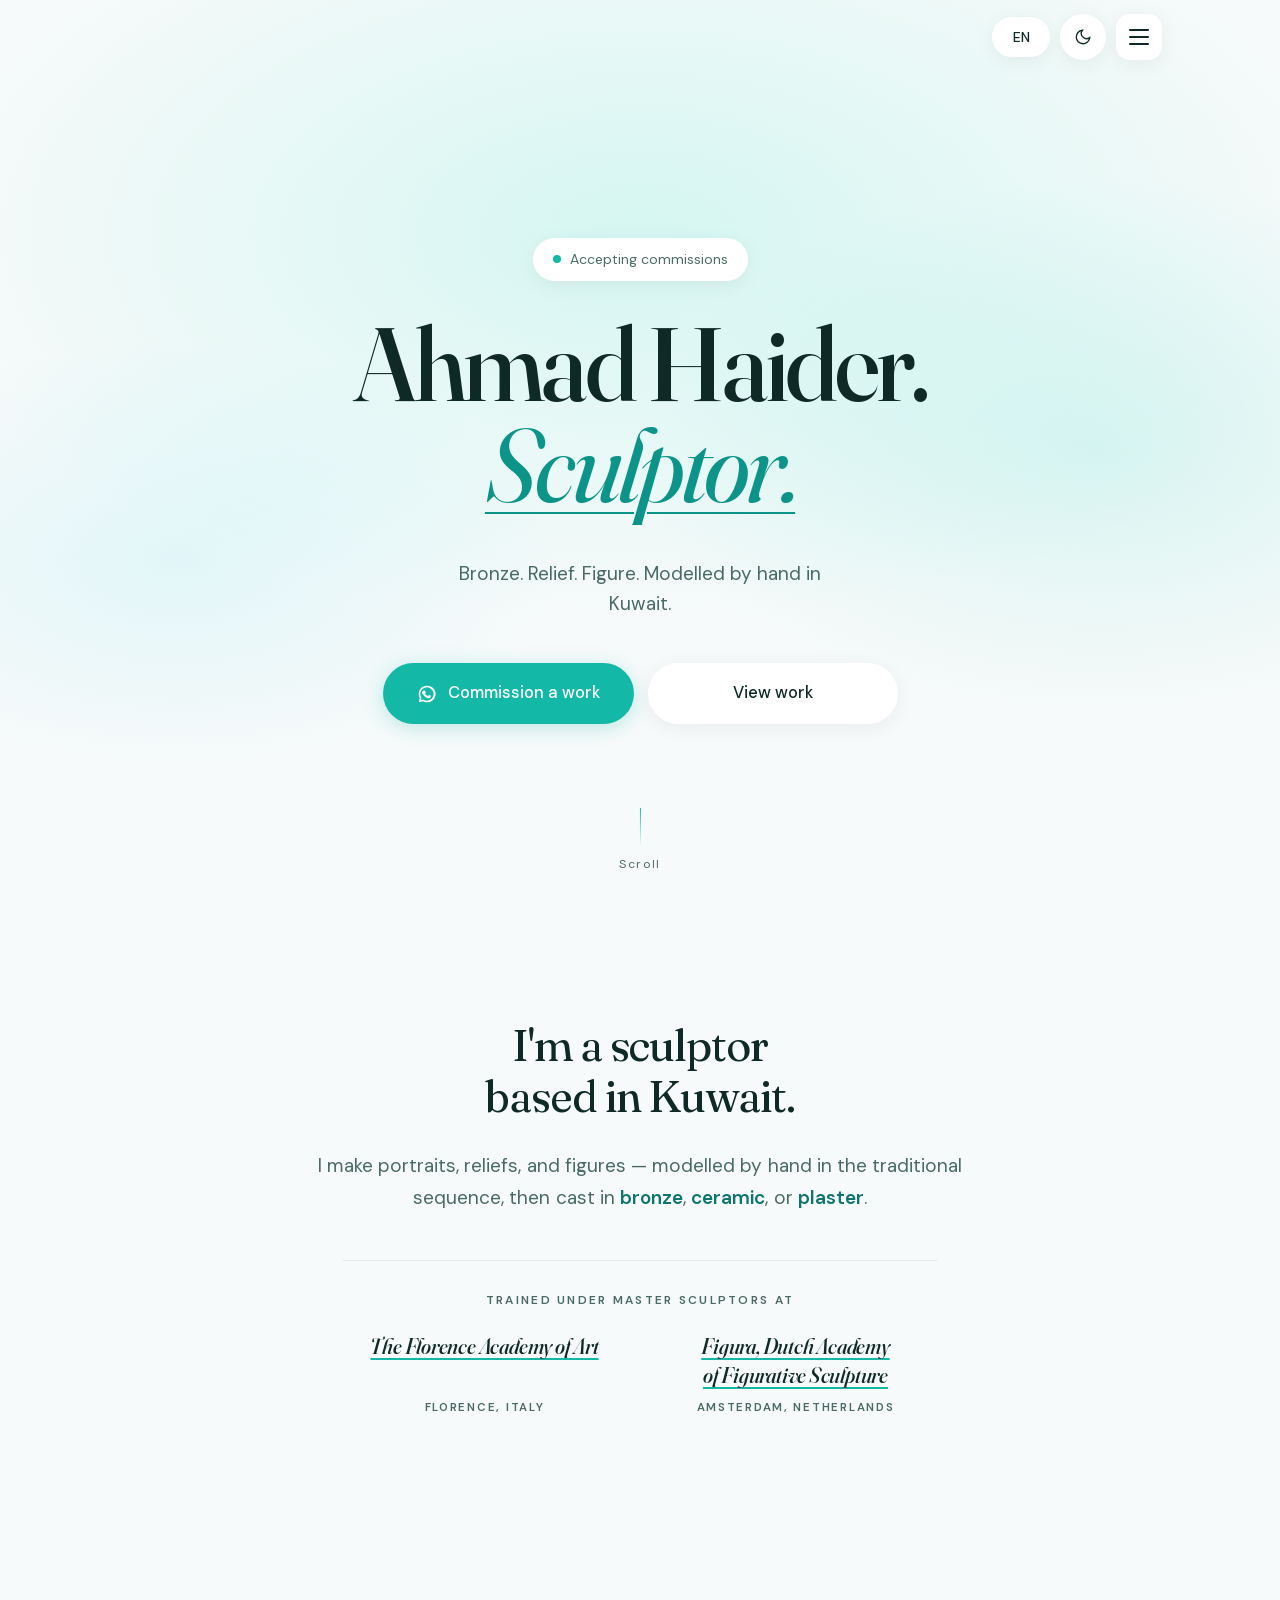
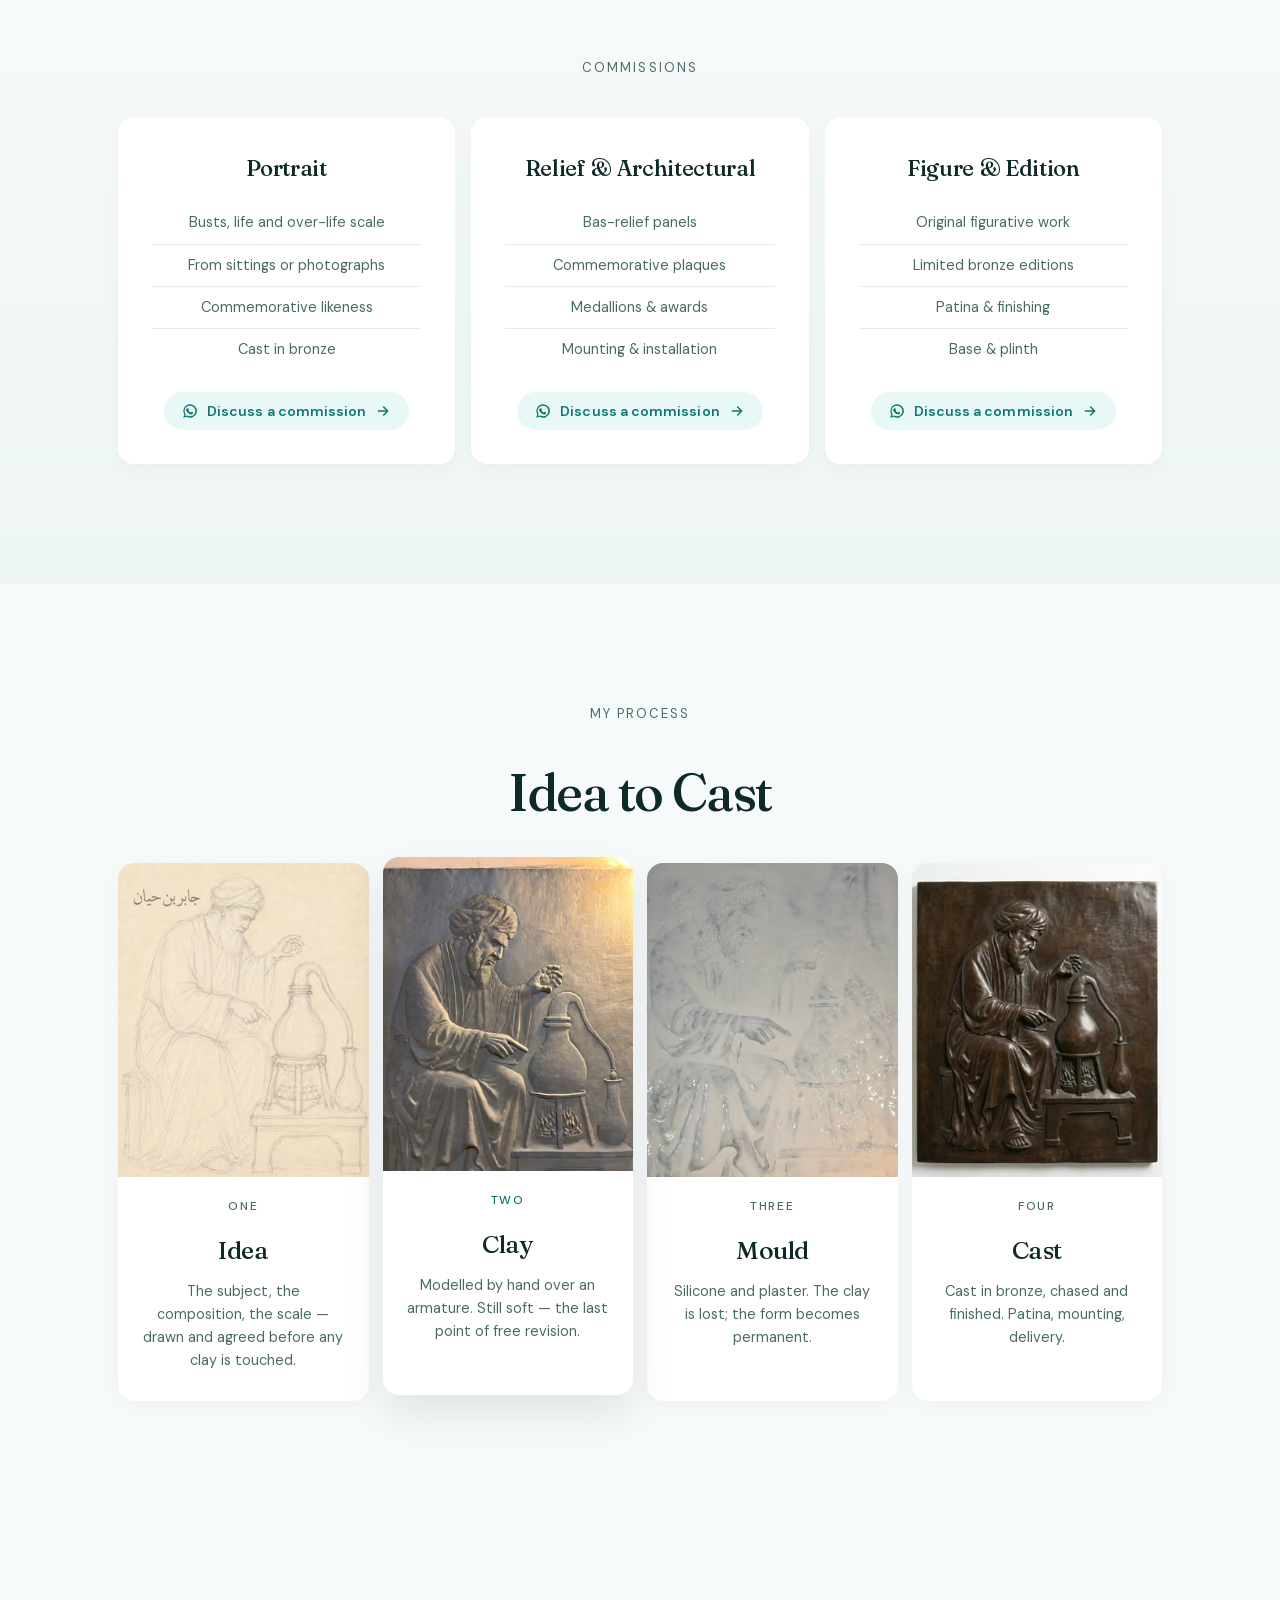
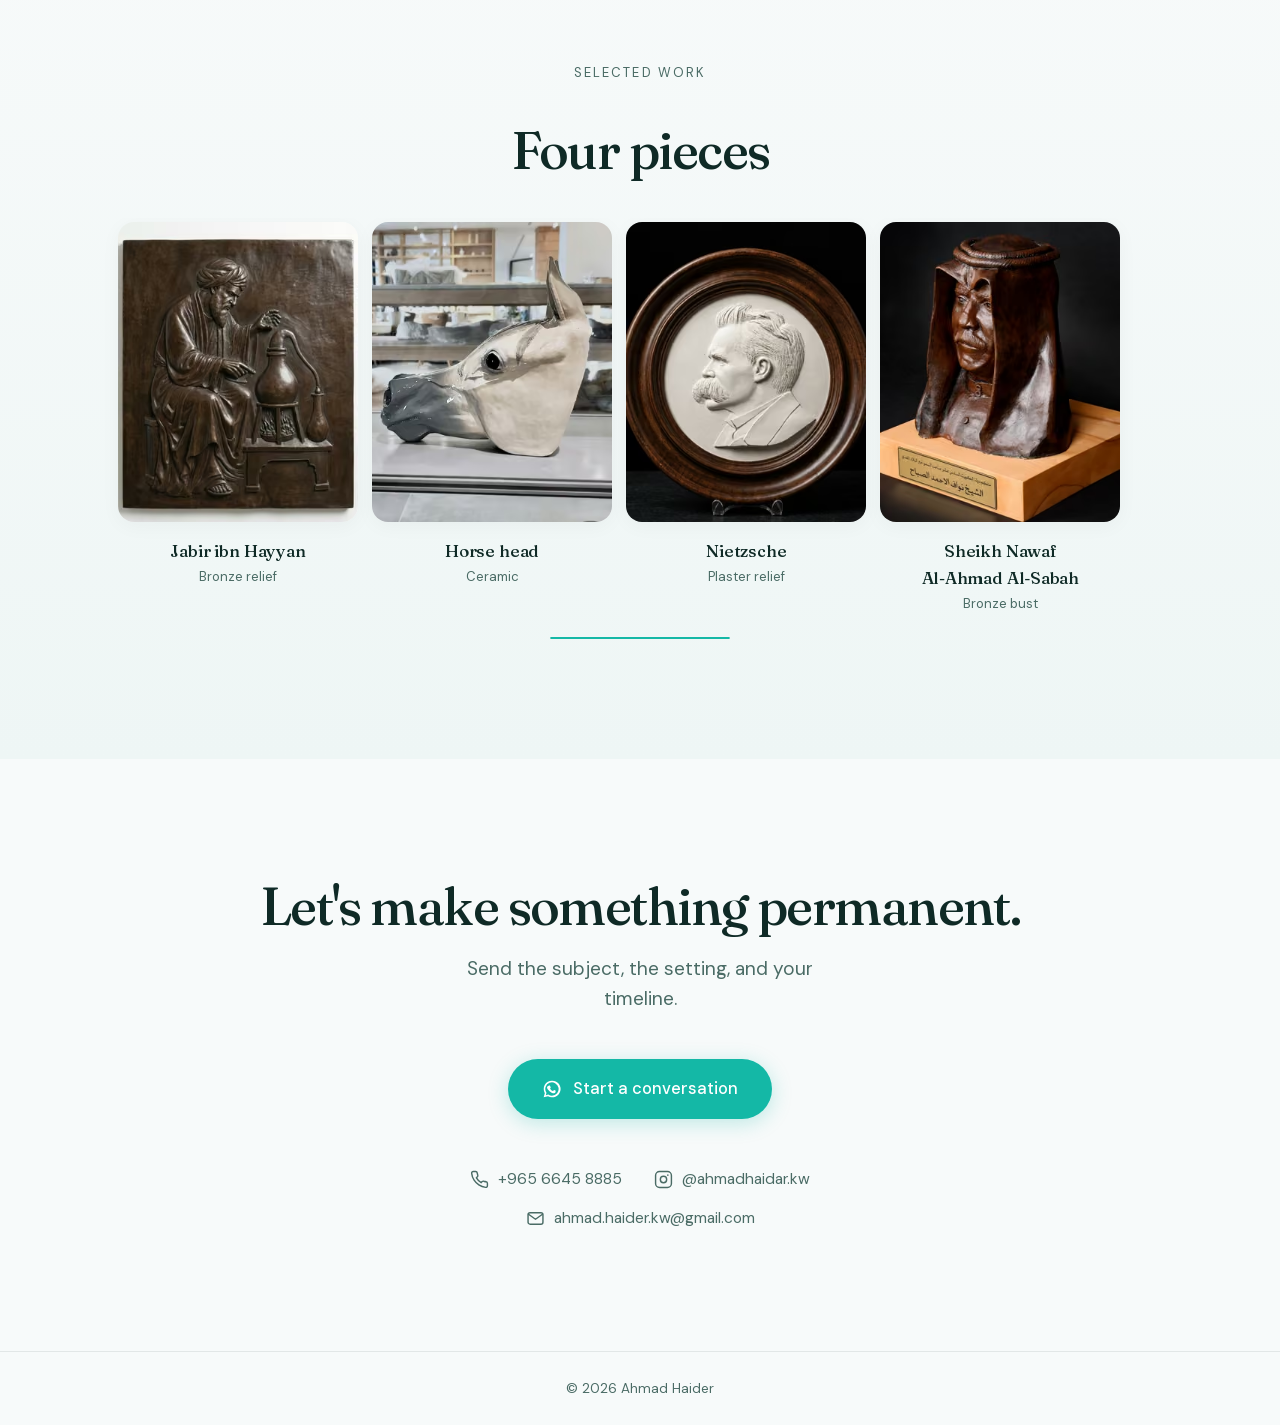
==== commit 099a0aed: "Full audit pass: headings, contrast, focus, icons, hygiene "Idea to cast" -> "Idea to Cast".  Headin" ====
--- a/index.html
+++ b/index.html
@@ -29,7 +29,12 @@
 <meta name="twitter:card" content="summary_large_image">
 <meta name="twitter:image" content="https://ahmadhaider.com/og-image.jpg">
 
+<link rel="icon" href="./favicon.ico" sizes="any">
+<link rel="apple-touch-icon" href="./apple-touch-icon.png">
+<link rel="manifest" href="./site.webmanifest">
+
 <link rel="preload" href="./fonts/fraunces-normal.woff2" as="font" type="font/woff2" crossorigin>
+<link rel="preload" href="./fonts/fraunces-italic.woff2" as="font" type="font/woff2" crossorigin>
 <link rel="preload" href="./fonts/dmsans-normal.woff2" as="font" type="font/woff2" crossorigin>
 <style>
 @font-face{font-family:'Fraunces';font-style:normal;font-weight:100 900;font-display:swap;src:url('./fonts/fraunces-normal.woff2') format('woff2')}
@@ -37,7 +42,7 @@
 @font-face{font-family:'DM Sans';font-style:normal;font-weight:100 1000;font-display:swap;src:url('./fonts/dmsans-normal.woff2') format('woff2')}
 
 /* ============================================================
-   Ahmad Haidar — Sculptor
+   Ahmad Haider — Sculptor
    styles.css
    Palette, type and chrome carried over from the original build.
    ============================================================ */
@@ -56,6 +61,9 @@
   --text:#0f2a26;
   --text-secondary:#4a6b65;
   --accent:var(--teal-500);
+  /* teal-500 as TEXT is 2.4:1 on --bg. These two pass AA; --accent stays for fills. */
+  --accent-text:#0f766e;    /* 5.2:1 — small text */
+  --accent-strong:#0d9488;  /* 3.6:1 — large text */
   --accent-light:rgba(20,184,166,.1);
   --line:rgba(15,42,38,.09);
 
@@ -76,13 +84,13 @@
   :root:not([data-theme="light"]){
     --bg:#0b1a18;--bg-subtle:#10221f;--bg-elevated:#152b27;--white:#152b27;
     --text:#e9f2f0;--text-secondary:#93b0ab;
-    --line:rgba(233,242,240,.12);--accent:var(--teal-400);
+    --line:rgba(233,242,240,.12);--accent:var(--teal-400);--accent-text:var(--teal-400);--accent-strong:var(--teal-400);
   }
 }
 :root[data-theme="dark"]{
   --bg:#0b1a18;--bg-subtle:#10221f;--bg-elevated:#152b27;--white:#152b27;
   --text:#e9f2f0;--text-secondary:#93b0ab;
-  --line:rgba(233,242,240,.12);--accent:var(--teal-400);
+  --line:rgba(233,242,240,.12);--accent:var(--teal-400);--accent-text:var(--teal-400);--accent-strong:var(--teal-400);
 }
 
 *,*::before,*::after{box-sizing:border-box}
@@ -93,7 +101,7 @@
   -webkit-font-smoothing:antialiased;overflow-x:hidden;
 }
 a{color:inherit}
-:focus-visible{outline:2px solid var(--accent);outline-offset:3px;border-radius:6px}
+:focus-visible{outline:2px solid var(--accent-text);outline-offset:3px;border-radius:6px}
 html[dir="rtl"] body,
 html[dir="rtl"] h1,html[dir="rtl"] h2,html[dir="rtl"] h3,
 html[dir="rtl"] .about-lead,html[dir="rtl"] .about-body,
@@ -207,7 +215,7 @@
   background:var(--accent);transform:translateX(-50%);
   transition:width .4s var(--ease-out);
 }
-.menu a:hover{color:var(--accent)}
+.menu a:hover{color:var(--accent-text)}
 .menu a:hover::after{width:100%}
 
 /* ============ hero ============ */
@@ -241,7 +249,7 @@
   animation:lineUp 1.05s var(--ease-out) forwards}
 h1 span>i{animation-delay:.12s}
 h1 em>i{animation-delay:.24s}
-h1 em{font-style:italic;font-weight:400;color:var(--accent);padding-bottom:.08em}
+h1 em{font-style:italic;font-weight:400;color:var(--accent-strong);padding-bottom:.08em}
 h1 em>i{text-decoration:underline;text-decoration-thickness:2px;text-underline-offset:.1em}
 @keyframes lineUp{to{transform:none}}
 
@@ -288,6 +296,8 @@
 section{scroll-margin-top:72px}
 .band{padding-block:clamp(64px,14vw,120px)}
 .band-s{background:linear-gradient(180deg,var(--bg) 0%,var(--bg-subtle) 100%)}
+/* the commissions eyebrow IS that section's heading; keep it looking like the others */
+h2.eyebrow{font-family:var(--font-body);font-weight:400;line-height:1.5}
 .eyebrow{text-align:center;font-size:13px;letter-spacing:.16em;color:var(--text-secondary);
   margin:0 0 clamp(26px,6vw,40px)}
 h2{font-family:var(--font-display);font-weight:500;font-size:clamp(32px,8vw,52px);
@@ -303,7 +313,7 @@
   font-size:clamp(16.5px,3.5vw,19px);line-height:1.68;letter-spacing:.002em;
   color:var(--text-secondary);text-align:center;max-width:52ch;margin:0 auto;
   text-wrap:pretty}
-.about-body b{font-weight:600;color:var(--accent)}
+.about-body b{font-weight:600;color:var(--accent-text)}
 
 .training{max-width:54ch;margin:clamp(32px,6.5vw,46px) auto 0;
   padding-top:clamp(22px,4.8vw,30px);border-top:1px solid var(--line)}
@@ -314,7 +324,7 @@
 @media(min-width:720px){.training-list{grid-template-columns:1fr 1fr;gap:28px}}
 .training-list li{display:flex;flex-direction:column;gap:8px;text-align:center}
 .training-list .where{margin-top:auto;padding-top:2px}
-.about b{font-weight:400;color:var(--accent)}
+.about b{font-weight:400;color:var(--accent-text)}
 
 /* academies — display optical size, italic cut, accent rule beneath */
 .school{
@@ -354,7 +364,7 @@
 }
 @media(hover:hover){
   .card:hover{transform:translateY(-6px);box-shadow:0 18px 44px rgba(0,0,0,.09)}
-  .card:hover h3{color:var(--accent)}
+  .card:hover h3{color:var(--accent-text)}
 }
 .card::before{
   content:"";position:absolute;left:0;right:0;top:0;height:2px;background:var(--accent);
@@ -371,14 +381,14 @@
 /* card CTA — pre-filled WhatsApp enquiry */
 .card-cta{display:inline-flex;align-items:center;gap:9px;
   margin-top:clamp(18px,3.6vw,22px);padding:11px 18px;border-radius:50px;
-  background:var(--accent-light);color:var(--accent);
+  background:var(--accent-light);color:var(--accent-text);
   font-family:var(--font-body);font-size:14px;font-weight:600;
   letter-spacing:.005em;text-decoration:none;line-height:1;
   transition:background .35s var(--ease-smooth),color .35s var(--ease-smooth),
              box-shadow .4s var(--ease-out),transform .35s var(--ease-out)}
 .card-cta svg{width:16px;height:16px;flex:0 0 auto}
 .card-cta .arw{transition:transform .35s var(--ease-out)}
-.card-cta:focus-visible{outline:2px solid var(--accent);outline-offset:3px}
+.card-cta:focus-visible{outline:2px solid var(--accent-text);outline-offset:3px}
 @media(hover:hover){
   .card-cta:hover{background:var(--accent);color:#fff;
     box-shadow:0 10px 26px rgba(20,184,166,.3);transform:translateY(-1px)}
@@ -413,7 +423,7 @@
 }
 /* 08 · active step lifts as it centres */
 .step.active{transform:translateY(-6px);box-shadow:0 18px 44px rgba(0,0,0,.09)}
-.step.active b{color:var(--accent)}
+.step.active b{color:var(--accent-text)}
 .step-img{display:block;margin:-28px -24px 20px;border-radius:16px 16px 0 0;
   overflow:hidden;background:var(--bg-subtle)}
 .step-img img{display:block;width:100%;height:auto;aspect-ratio:4/5;object-fit:cover;
@@ -459,7 +469,7 @@
   text-decoration:none;display:inline-flex;align-items:center;gap:9px;position:relative;
   transition:color .3s;
 }
-.links a:hover,.links button:hover{color:var(--accent)}
+.links a:hover,.links button:hover{color:var(--accent-text)}
 .links .mail-row{flex:0 0 100%;display:flex;justify-content:center;margin-top:2px}
 .links svg{width:19px;height:19px;flex:none;transition:transform .45s var(--ease-out)}
 .links a:hover svg,.links button:hover svg{transform:scale(1.15)}
@@ -529,7 +539,7 @@
 </head>
 
 <body>
-<a class="skip" href="#main">Skip to content</a>
+<a class="skip" href="#main" data-en="Skip to content" data-ar="تخطى إلى المحتوى">Skip to content</a>
 <div class="progress" id="progress"></div>
 
 <header class="hdr" id="hdr">
@@ -579,7 +589,7 @@
 <!-- ================= ABOUT ================= -->
 <section class="band" id="about">
   <div class="wrap">
-    <p class="about-lead rv" data-en="I'm a sculptor based in Kuwait." data-ar="أنا نحّات مقيم في الكويت.">I'm a sculptor based in Kuwait.</p>
+    <h2 class="about-lead rv" data-en="I'm a sculptor based in Kuwait." data-ar="أنا نحّات مقيم في الكويت.">I'm a sculptor based in Kuwait.</h2>
     <p class="about-body rv d1" data-en-html="I make portraits, reliefs, and figures &mdash; modelled by hand in the traditional sequence, then cast in <b>bronze</b>, <b>ceramic</b>, or <b>plaster</b>." data-ar-html="أنحت البورتريه والنحت البارز والتماثيل &mdash; يدوياً وبالطريقة التقليدية، ثم تُصبّ في <b>البرونز</b> أو <b>السيراميك</b> أو <b>الجبس</b>.">I make portraits, reliefs, and figures &mdash; modelled by hand in the traditional sequence, then cast in <b>bronze</b>, <b>ceramic</b>, or <b>plaster</b>.</p>
     <div class="training rv d2">
       <p class="training-label" data-en="Trained under master sculptors at" data-ar="تدرّبت على يد أساتذة النحت في">Trained under master sculptors at</p>
@@ -600,7 +610,7 @@
 <!-- ================= COMMISSIONS ================= -->
 <section class="band band-s" id="commissions">
   <div class="wrap">
-    <p class="eyebrow rv" data-en="COMMISSIONS" data-ar="التكليفات">COMMISSIONS</p>
+    <h2 class="eyebrow rv" data-en="COMMISSIONS" data-ar="التكليفات">COMMISSIONS</h2>
     <div class="cards">
       <div class="card rv">
         <h3 data-en="Portrait" data-ar="البورتريه">Portrait</h3>
@@ -640,7 +650,7 @@
 <section class="band" id="process">
   <div class="wrap">
     <p class="eyebrow rv" data-en="MY PROCESS" data-ar="مراحل عملي">MY PROCESS</p>
-    <h2 class="rv" data-en="Idea to cast" data-ar="من الفكرة إلى البرونز">Idea to cast</h2>
+    <h2 class="rv" data-en="Idea to Cast" data-ar="من الفكرة إلى البرونز">Idea to Cast</h2>
     <div class="rail-wrap rv">
       <div class="rail steps">
         <div class="step">
@@ -782,7 +792,7 @@
 
 <script>
 /* ============================================================
-   Ahmad Haidar — Sculptor
+   Ahmad Haider — Sculptor
    script.js  ·  vanilla, no dependencies
    ============================================================ */
 (function () {
@@ -824,16 +834,34 @@
   onScroll();
 
   /* ---------- 02 · menu ---------- */
-  var burger = $('#burger'), menu = $('#menu');
-  function setMenu(open) {
+  var burger = $('#burger'), menu = $('#menu'), opener = null;
+  function setMenu(open, restore) {
     burger.classList.toggle('open', open);
     menu.classList.toggle('open', open);
     burger.setAttribute('aria-expanded', open);
     document.body.style.overflow = open ? 'hidden' : '';
+    if (open) {
+      opener = document.activeElement;
+      var first = menu.querySelector('a[href]');
+      if (first) first.focus();
+    } else if (restore && opener) {
+      opener.focus();
+      opener = null;
+    }
   }
-  burger.addEventListener('click', function () { setMenu(!menu.classList.contains('open')); });
-  menu.addEventListener('click', function (e) { if (e.target.tagName === 'A') setMenu(false); });
-  addEventListener('keydown', function (e) { if (e.key === 'Escape') setMenu(false); });
+  burger.addEventListener('click', function () { setMenu(!menu.classList.contains('open'), true); });
+  // a nav link should land you at the section, so don't drag focus back here
+  menu.addEventListener('click', function (e) { if (e.target.tagName === 'A') setMenu(false, false); });
+  addEventListener('keydown', function (e) { if (e.key === 'Escape') setMenu(false, true); });
+  // the overlay covers the page: without this, Tab walks into what it hides
+  addEventListener('keydown', function (e) {
+    if (e.key !== 'Tab' || !menu.classList.contains('open')) return;
+    var items = menu.querySelectorAll('a[href]');
+    if (!items.length) return;
+    var first = items[0], last = items[items.length - 1];
+    if (e.shiftKey && document.activeElement === first) { e.preventDefault(); last.focus(); }
+    else if (!e.shiftKey && document.activeElement === last) { e.preventDefault(); first.focus(); }
+  });
 
   /* ---------- 03 · hero gradient follows the pointer ---------- */
   var hero = $('.hero');
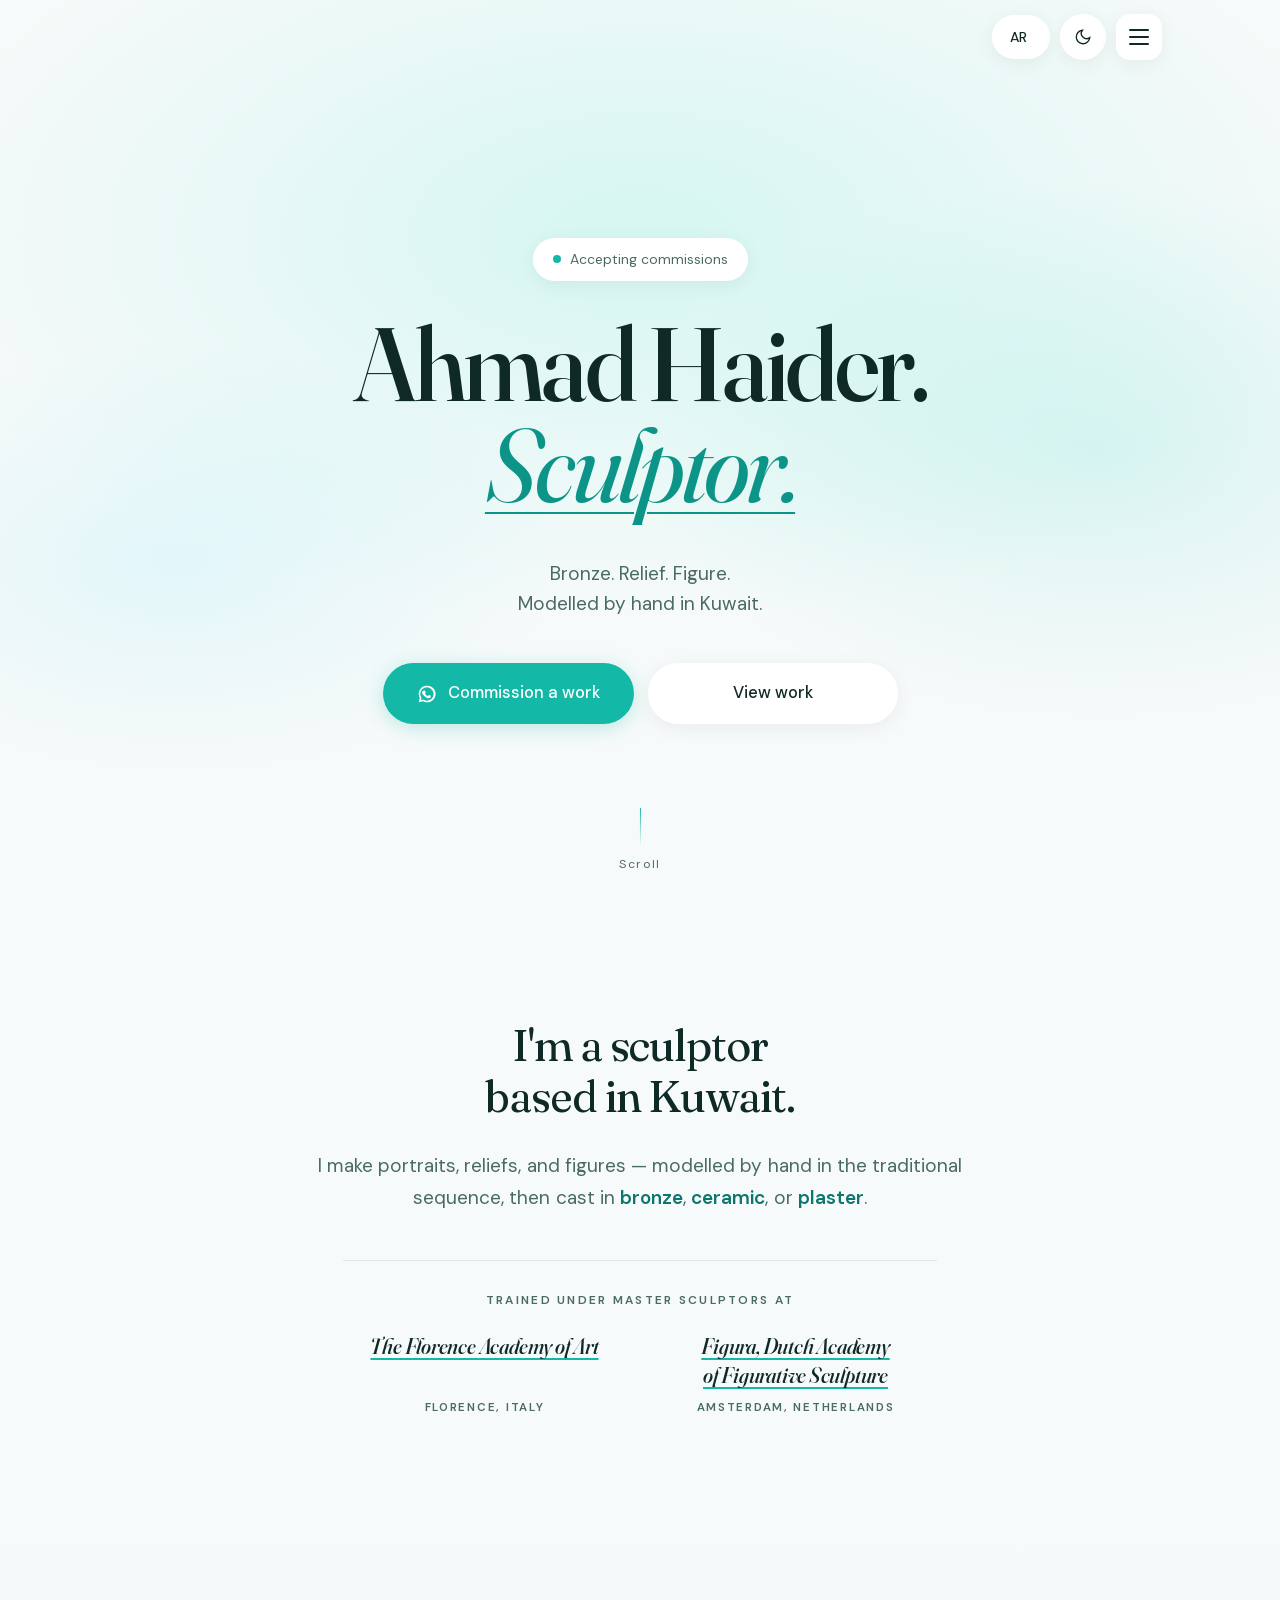
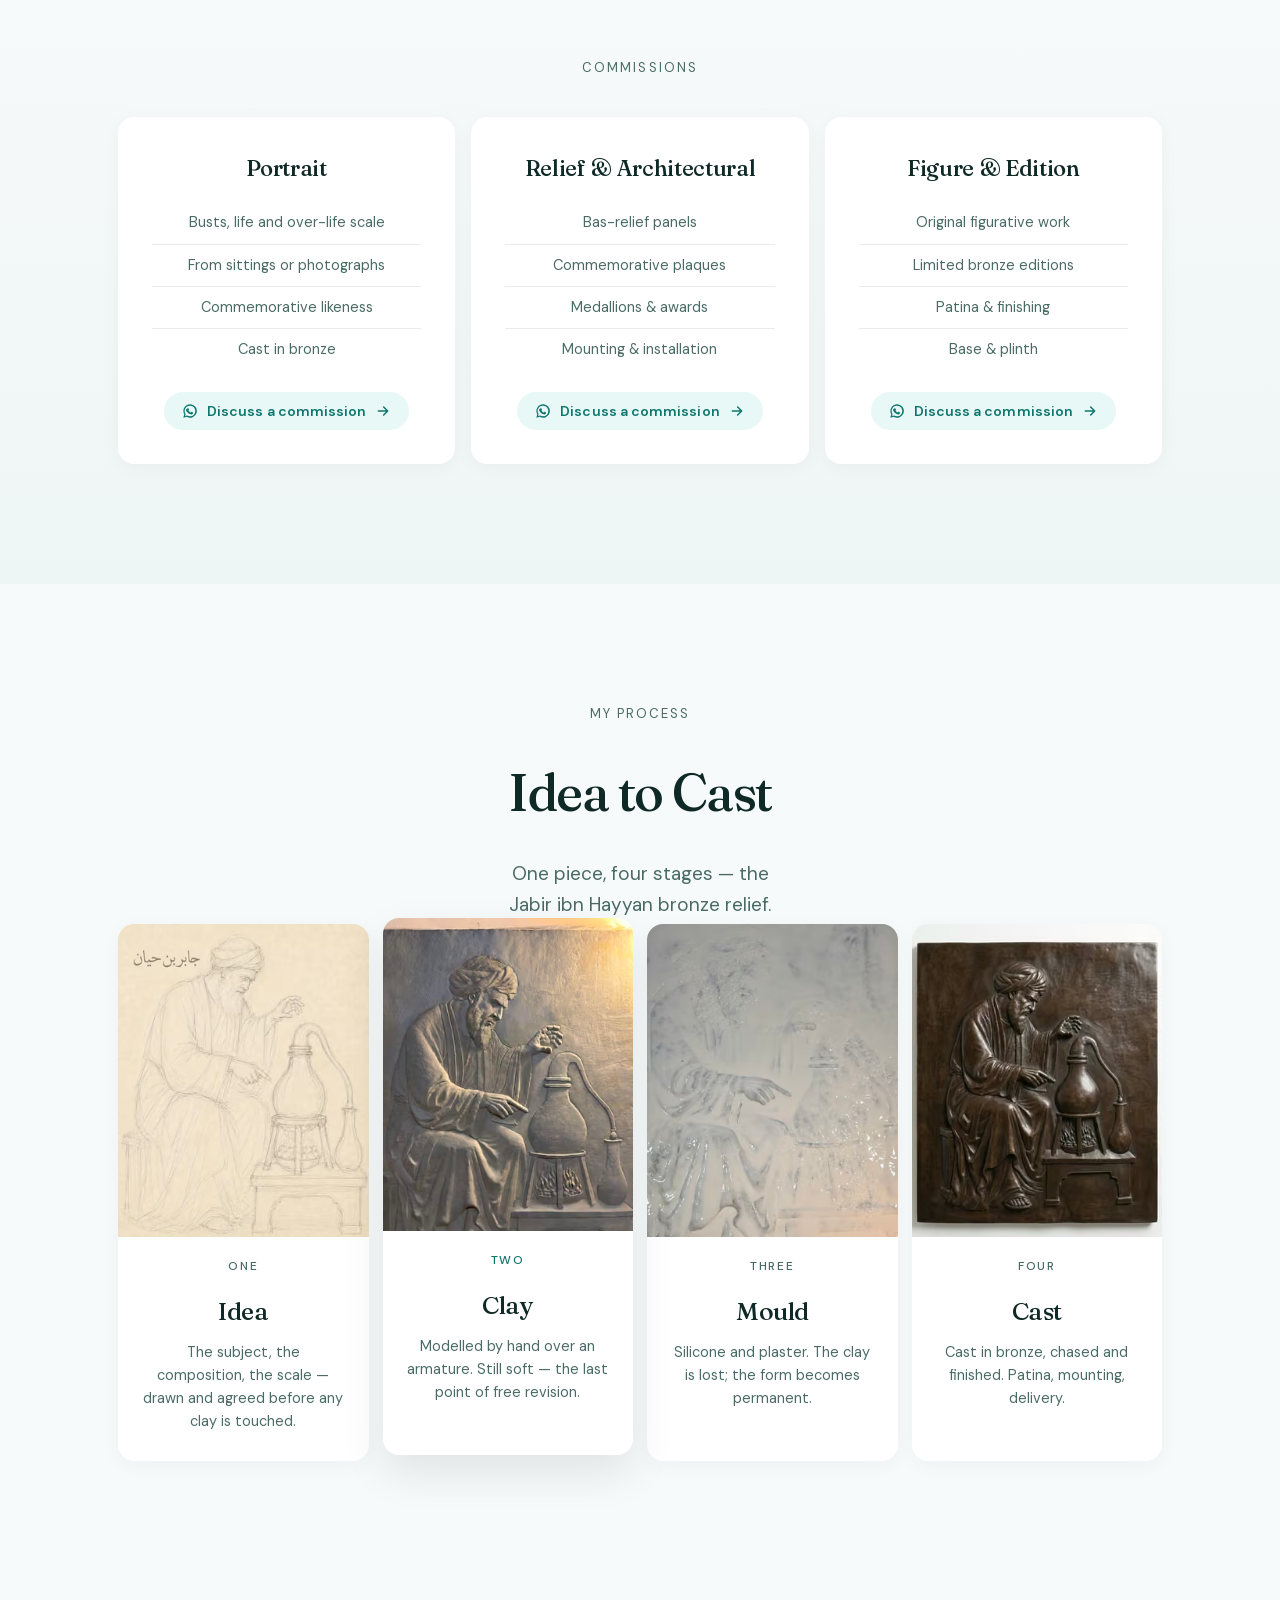
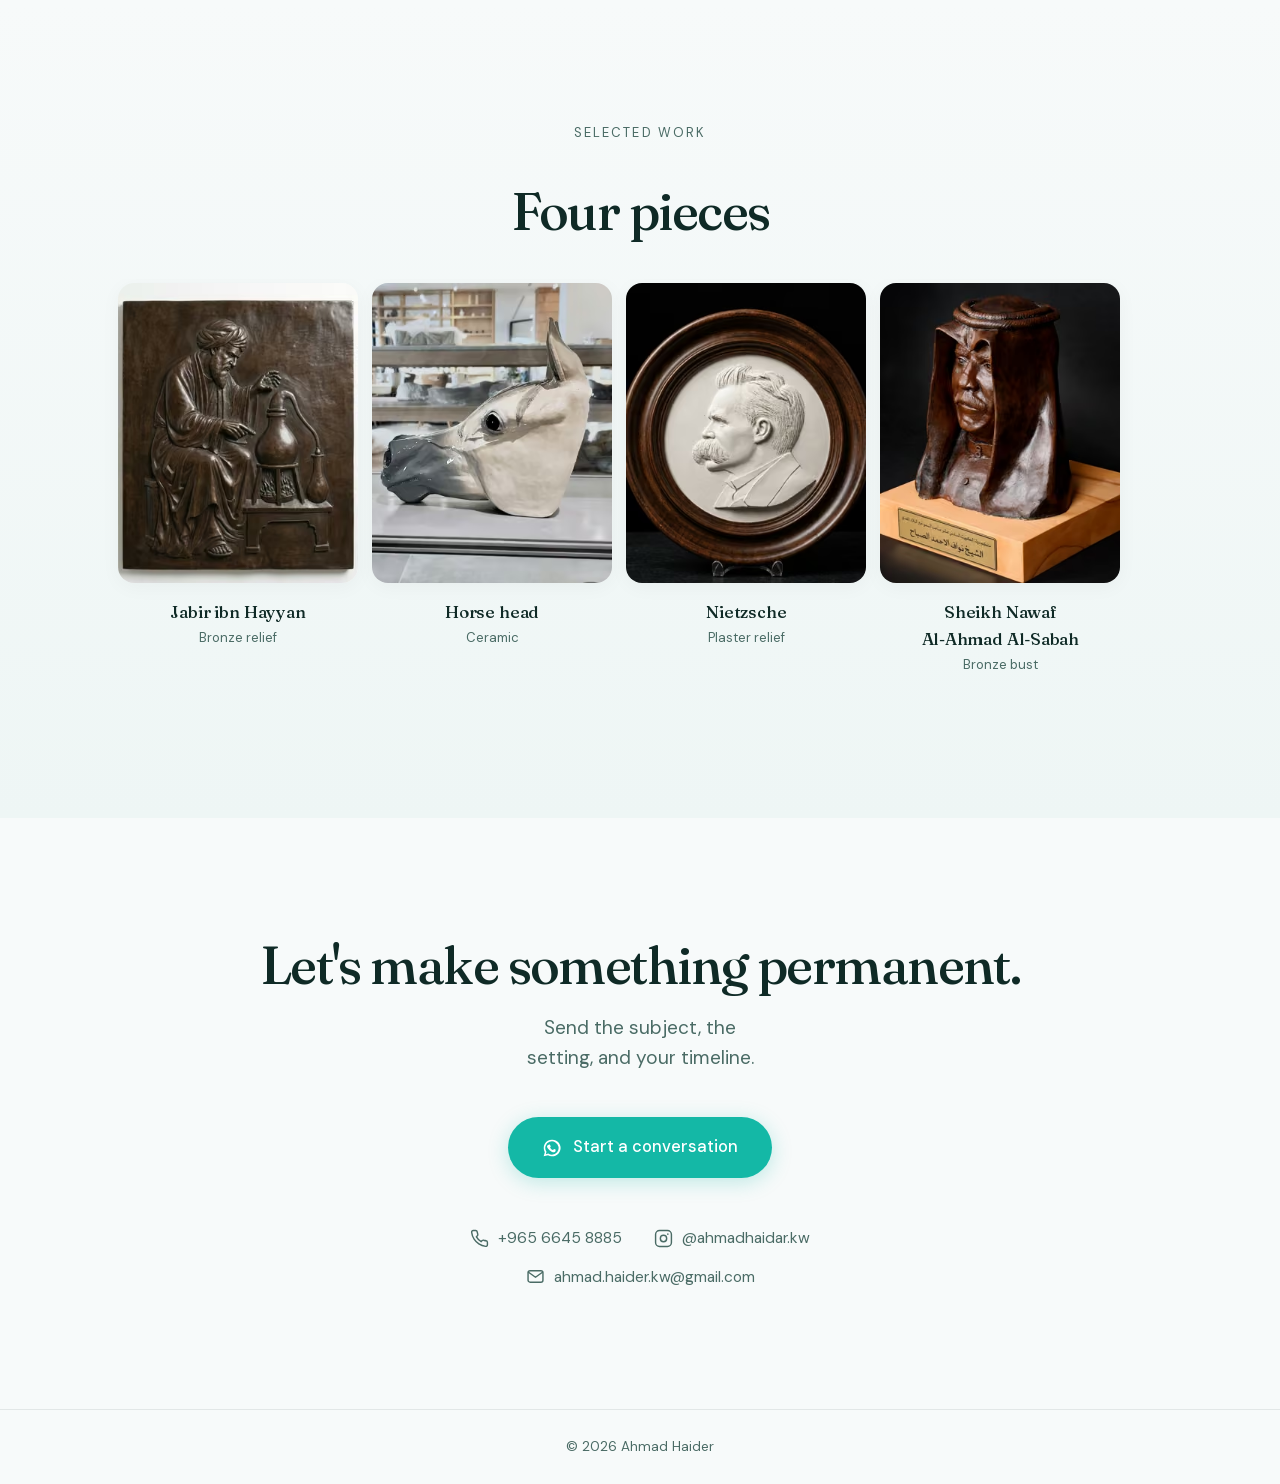
==== commit b7ef0884: "Drop the cross-links and the rail bars, centre the subtitle The process subtitle was the only text i" ====
--- a/index.html
+++ b/index.html
@@ -1,45 +1,47 @@
+<!-- GENERATED FILE - do not edit.
+     Source: src/index.html   Build: python3 build.py
+     Edits made here are lost on the next build. -->
 <!DOCTYPE html>
-<html lang="en">
+
+<html dir="ltr" lang="en">
 <head>
-<meta charset="utf-8">
-<meta name="viewport" content="width=device-width,initial-scale=1,viewport-fit=cover">
+<script>if(location.search.indexOf('lang=ar')>-1)location.replace('/ar/');</script>
+<meta charset="utf-8"/>
+<meta content="width=device-width,initial-scale=1,viewport-fit=cover" name="viewport"/>
 <script>(function(){try{var t=localStorage.getItem('theme');if(t==='dark'||t==='light')document.documentElement.setAttribute('data-theme',t)}catch(e){}})();</script>
 <title>Ahmad Haider — Sculptor | أحمد حيدر نحات الكويت</title>
-<meta name="description" content="Ahmad Haider (أحمد حيدر) — sculptor in Kuwait. Commissioned portrait busts, reliefs and figures, cast in bronze, ceramic or plaster. نحات كويتي: بورتريه، نحت بارز، تماثيل برونزية.">
-<meta name="keywords" content="Ahmad Haider, Ahmad Haidar, sculptor Kuwait, Kuwait sculptor, bronze sculptor, portrait bust Kuwait, bas relief, أحمد حيدر, أحمد حيدر نحات, نحات, نحات كويتي, نحت, نحت بارز, تمثال نصفي, تماثيل برونزية, نحات في الكويت">
-<meta name="author" content="Ahmad Haider">
-<link rel="canonical" href="https://ahmadhaider.com/">
-<link rel="alternate" hreflang="en" href="https://ahmadhaider.com/">
-<link rel="alternate" hreflang="ar" href="https://ahmadhaider.com/?lang=ar">
-<link rel="alternate" hreflang="x-default" href="https://ahmadhaider.com/">
-<meta name="robots" content="index,follow,max-image-preview:large">
-<meta name="geo.region" content="KW">
-<meta name="geo.placename" content="Kuwait">
-<meta name="theme-color" content="#14b8a6">
-<meta property="og:type" content="profile">
-<meta property="og:title" content="Ahmad Haider — Sculptor | أحمد حيدر نحات">
-<meta property="og:description" content="Sculptor in Kuwait. Commissioned portrait busts, reliefs and figures, cast in bronze, ceramic or plaster.">
-<meta property="og:url" content="https://ahmadhaider.com/">
-<meta property="og:image" content="https://ahmadhaider.com/og-image.jpg">
-<meta property="og:image:width" content="1200">
-<meta property="og:image:height" content="630">
-<meta property="og:image:alt" content="Ahmad Haider — figurative sculptor, Kuwait">
-<meta property="og:locale" content="en_US">
-<meta property="og:locale:alternate" content="ar_KW">
-<meta name="twitter:card" content="summary_large_image">
-<meta name="twitter:image" content="https://ahmadhaider.com/og-image.jpg">
-
-<link rel="icon" href="./favicon.ico" sizes="any">
-<link rel="apple-touch-icon" href="./apple-touch-icon.png">
-<link rel="manifest" href="./site.webmanifest">
-
-<link rel="preload" href="./fonts/fraunces-normal.woff2" as="font" type="font/woff2" crossorigin>
-<link rel="preload" href="./fonts/fraunces-italic.woff2" as="font" type="font/woff2" crossorigin>
-<link rel="preload" href="./fonts/dmsans-normal.woff2" as="font" type="font/woff2" crossorigin>
+<meta content="Ahmad Haider (أحمد حيدر) — sculptor in Kuwait. Commissioned portrait busts, reliefs and figures, cast in bronze, ceramic or plaster. نحات كويتي: بورتريه، نحت بارز، تماثيل برونزية." name="description"/>
+<meta content="Ahmad Haider" name="author"/>
+<link href="https://ahmadhaider.com/" rel="canonical"/><link href="https://ahmadhaider.com/" hreflang="x-default" rel="alternate"/><link href="https://ahmadhaider.com/ar/" hreflang="ar" rel="alternate"/><link href="https://ahmadhaider.com/" hreflang="en" rel="alternate"/>
+
+
+
+<meta content="index,follow,max-image-preview:large" name="robots"/>
+<meta content="KW" name="geo.region"/>
+<meta content="Kuwait" name="geo.placename"/>
+<meta content="#14b8a6" name="theme-color"/>
+<meta content="profile" property="og:type"/>
+<meta content="Ahmad Haider — Sculptor | أحمد حيدر نحات" property="og:title"/>
+<meta content="Sculptor in Kuwait. Commissioned portrait busts, reliefs and figures, cast in bronze, ceramic or plaster." property="og:description"/>
+<meta content="https://ahmadhaider.com/" property="og:url"/>
+<meta content="https://ahmadhaider.com/og-image.jpg" property="og:image"/>
+<meta content="1200" property="og:image:width"/>
+<meta content="630" property="og:image:height"/>
+<meta content="Ahmad Haider — figurative sculptor, Kuwait" property="og:image:alt"/>
+<meta content="en_US" property="og:locale"/>
+<meta content="ar_KW" property="og:locale:alternate"/>
+<meta content="summary_large_image" name="twitter:card"/>
+<meta content="https://ahmadhaider.com/og-image.jpg" name="twitter:image"/>
+<link href="/favicon.ico" rel="icon" sizes="any"/>
+<link href="/apple-touch-icon.png" rel="apple-touch-icon"/>
+<link href="/site.webmanifest" rel="manifest"/>
+<link as="font" crossorigin="" href="/fonts/fraunces-normal.woff2" rel="preload" type="font/woff2"/>
+<link as="font" crossorigin="" href="/fonts/fraunces-italic.woff2" rel="preload" type="font/woff2"/>
+<link as="font" crossorigin="" href="/fonts/dmsans-normal.woff2" rel="preload" type="font/woff2"/>
 <style>
-@font-face{font-family:'Fraunces';font-style:normal;font-weight:100 900;font-display:swap;src:url('./fonts/fraunces-normal.woff2') format('woff2')}
-@font-face{font-family:'Fraunces';font-style:italic;font-weight:100 900;font-display:swap;src:url('./fonts/fraunces-italic.woff2') format('woff2')}
-@font-face{font-family:'DM Sans';font-style:normal;font-weight:100 1000;font-display:swap;src:url('./fonts/dmsans-normal.woff2') format('woff2')}
+@font-face{font-family:'Fraunces';font-style:normal;font-weight:100 900;font-display:swap;src:url('/fonts/fraunces-normal.woff2') format('woff2')}
+@font-face{font-family:'Fraunces';font-style:italic;font-weight:100 900;font-display:swap;src:url('/fonts/fraunces-italic.woff2') format('woff2')}
+@font-face{font-family:'DM Sans';font-style:normal;font-weight:100 1000;font-display:swap;src:url('/fonts/dmsans-normal.woff2') format('woff2')}
 
 /* ============================================================
    Ahmad Haider — Sculptor
@@ -69,7 +71,7 @@
 
   --font-display:'Fraunces',Georgia,serif;
   --font-body:'DM Sans',-apple-system,BlinkMacSystemFont,'Segoe UI',sans-serif;
-  --font-arabic:'Noto Kufi Arabic',sans-serif;
+  --font-arabic:'Noto Naskh Arabic',Georgia,serif;
 
   --ease-out:cubic-bezier(.16,1,.3,1);
   --ease-smooth:cubic-bezier(.4,0,.2,1);
@@ -103,9 +105,11 @@
 a{color:inherit}
 :focus-visible{outline:2px solid var(--accent-text);outline-offset:3px;border-radius:6px}
 html[dir="rtl"] body,
-html[dir="rtl"] h1,html[dir="rtl"] h2,html[dir="rtl"] h3,
-html[dir="rtl"] .about-lead,html[dir="rtl"] .about-body,
-html[dir="rtl"] .training-label{font-family:var(--font-arabic)}
+html[dir="rtl"] body,html[dir="rtl"] h1,html[dir="rtl"] h2,html[dir="rtl"] h3,
+html[dir="rtl"] p,html[dir="rtl"] li,html[dir="rtl"] span,html[dir="rtl"] a,
+html[dir="rtl"] button,html[dir="rtl"] figcaption{font-family:var(--font-arabic)}
+/* the address, the number and the handle stay Latin wherever they appear */
+html[dir="rtl"] [dir="ltr"]{font-family:var(--font-body)}
 
 .wrap{width:100%;max-width:1140px;margin:0 auto;padding-inline:var(--gut)}
 /* left:-9999px pushed the page 10,000px wide in RTL, where a negative left
@@ -254,7 +258,7 @@
 @keyframes lineUp{to{transform:none}}
 
 .sub{color:var(--text-secondary);font-size:clamp(16px,4.2vw,19px);line-height:1.6;
-  max-width:30ch;margin:20px auto 0}
+  max-width:30ch;margin:20px auto 0;text-align:center;text-wrap:balance}
 
 .btns{display:grid;gap:14px;margin-top:clamp(32px,8vw,44px);justify-content:center}
 @media(min-width:620px){.btns{grid-auto-flow:column}}
@@ -410,11 +414,6 @@
 .rail.dragging *{pointer-events:none}
 
 /* 07 · rail progress bar */
-.bar{height:2px;background:var(--line);border-radius:2px;overflow:hidden;max-width:180px;margin:0 auto}
-.bar i{display:block;height:100%;width:100%;background:var(--accent);border-radius:2px;
-  transform-origin:left;transform:scaleX(var(--w,.25)) translateX(var(--o,0));
-  transition:transform .18s var(--ease-smooth)}
-
 .step{
   flex:0 0 76%;max-width:290px;scroll-snap-align:center;
   background:var(--bg-elevated);border-radius:16px;padding:28px 24px;
@@ -439,7 +438,6 @@
   .rail.steps{display:grid;grid-template-columns:repeat(4,1fr);overflow:visible;
     padding-inline:0;margin-inline:0;cursor:default}
   .rail.steps .step{flex:none;max-width:none}
-  .bar.steps-bar{display:none}
 }
 
 /* ============ work plates ============ */
@@ -470,6 +468,7 @@
   transition:color .3s;
 }
 .links a:hover,.links button:hover{color:var(--accent-text)}
+a.pill{text-decoration:none}
 .links .mail-row{flex:0 0 100%;display:flex;justify-content:center;margin-top:2px}
 .links svg{width:19px;height:19px;flex:none;transition:transform .45s var(--ease-out)}
 .links a:hover svg,.links button:hover svg{transform:scale(1.15)}
@@ -499,10 +498,6 @@
 .fab:active{transform:scale(.92)}
 .fab svg{width:30px;height:30px;fill:#fff}
 
-/* 12 · language crossfade */
-.swapping [data-en],.swapping [data-en-html]{
-  opacity:0;filter:blur(3px);transition:opacity .2s,filter .2s}
-[data-en],[data-en-html]{transition:opacity .35s var(--ease-out),filter .35s var(--ease-out)}
 
 /* ============ reduced motion ============ */
 @media (prefers-reduced-motion:reduce){
@@ -516,280 +511,239 @@
   .fab{opacity:1;transform:none;pointer-events:auto}
 }
 </style>
-
-<script type="application/ld+json">
-{"@context":"https://schema.org","@graph":[
-{"@type":"Person","@id":"https://ahmadhaider.com/#p","name":"Ahmad Haider",
-"alternateName":["أحمد حيدر","احمد حيدر","Ahmad Haidar","أحمد حيدر النحات"],
-"jobTitle":"Sculptor","url":"https://ahmadhaider.com/","telephone":"+96566458885","email":"ahmad.haider.kw@gmail.com",
-"description":"Sculptor in Kuwait. Commissioned portrait busts, reliefs and figures, cast in bronze, ceramic or plaster.",
-"knowsLanguage":["ar","en"],
-"knowsAbout":["Sculpture","النحت","Portrait sculpture","Bas-relief","النحت البارز","Bronze casting","Figurative sculpture","تماثيل برونزية"],
-"address":{"@type":"PostalAddress","addressCountry":"KW","addressLocality":"Kuwait"},
-"sameAs":["https://instagram.com/ahmadhaidar.kw"],
-"alumniOf":[{"@type":"EducationalOrganization","name":"The Florence Academy of Art","sameAs":"https://www.florenceacademyofart.edu/"},{"@type":"EducationalOrganization","name":"Figura, Dutch Academy of Figurative Sculpture","sameAs":"https://www.figura-sculpture.com/"}]},
-{"@type":"ProfessionalService","name":"Ahmad Haider — Sculpture Studio","alternateName":"أحمد حيدر للنحت",
-"founder":{"@id":"https://ahmadhaider.com/#p"},"url":"https://ahmadhaider.com/","telephone":"+96566458885","email":"ahmad.haider.kw@gmail.com",
-"areaServed":["KW","GCC"],"address":{"@type":"PostalAddress","addressCountry":"KW"},
-"hasOfferCatalog":{"@type":"OfferCatalog","name":"Commissions","itemListElement":[
-{"@type":"Offer","itemOffered":{"@type":"Service","name":"Portrait — commissioned busts"}},
-{"@type":"Offer","itemOffered":{"@type":"Service","name":"Relief & Architectural"}},
-{"@type":"Offer","itemOffered":{"@type":"Service","name":"Figure & Edition"}}]}}]}
-</script>
+<script type="application/ld+json">{"@context":"https://schema.org","@graph":[{"@type":"Person","@id":"https://ahmadhaider.com/#p","name":"Ahmad Haider","alternateName":["أحمد حيدر","احمد حيدر","Ahmad Haidar","أحمد حيدر النحات"],"jobTitle":"Sculptor","url":"https://ahmadhaider.com/","telephone":"+96566458885","email":"ahmad.haider.kw@gmail.com","description":"Sculptor in Kuwait. Commissioned portrait busts, reliefs and figures, cast in bronze, ceramic or plaster.","knowsLanguage":["ar","en"],"knowsAbout":["Sculpture","النحت","Portrait sculpture","Bas-relief","النحت البارز","Bronze casting","Figurative sculpture","تماثيل برونزية"],"address":{"@type":"PostalAddress","addressCountry":"KW","addressLocality":"Kuwait"},"sameAs":["https://instagram.com/ahmadhaidar.kw"],"alumniOf":[{"@type":"EducationalOrganization","name":"The Florence Academy of Art","sameAs":"https://www.florenceacademyofart.edu/"},{"@type":"EducationalOrganization","name":"Figura, Dutch Academy of Figurative Sculpture","sameAs":"https://www.figura-sculpture.com/"}]},{"@type":"ProfessionalService","name":"Ahmad Haider — Sculpture Studio","alternateName":"أحمد حيدر للنحت","founder":{"@id":"https://ahmadhaider.com/#p"},"url":"https://ahmadhaider.com/","telephone":"+96566458885","email":"ahmad.haider.kw@gmail.com","areaServed":["KW","GCC"],"address":{"@type":"PostalAddress","addressCountry":"KW"},"hasOfferCatalog":{"@type":"OfferCatalog","name":"Commissions","itemListElement":[{"@type":"Offer","itemOffered":{"@type":"Service","name":"Portrait — commissioned busts"}},{"@type":"Offer","itemOffered":{"@type":"Service","name":"Relief & Architectural"}},{"@type":"Offer","itemOffered":{"@type":"Service","name":"Figure & Edition"}}]}},{"@type":"VisualArtwork","@id":"https://ahmadhaider.com/#jabir","name":"Jabir ibn Hayyan","alternateName":"جابر بن حيان","creator":{"@id":"https://ahmadhaider.com/#p"},"artform":"Relief","artMedium":"Bronze","artworkSurface":"Bronze","image":"https://ahmadhaider.com/works/jabir-520.jpg","isFamilyFriendly":true},{"@type":"VisualArtwork","@id":"https://ahmadhaider.com/#horse","name":"Horse head","alternateName":"رأس حصان","creator":{"@id":"https://ahmadhaider.com/#p"},"artform":"Sculpture","artMedium":"Ceramic","artworkSurface":"Ceramic","image":"https://ahmadhaider.com/works/horse-520.jpg","isFamilyFriendly":true},{"@type":"VisualArtwork","@id":"https://ahmadhaider.com/#nietzsche","name":"Nietzsche","alternateName":"نيتشه","creator":{"@id":"https://ahmadhaider.com/#p"},"artform":"Relief","artMedium":"Plaster","artworkSurface":"Plaster","image":"https://ahmadhaider.com/works/nietzsche-520.jpg","isFamilyFriendly":true},{"@type":"VisualArtwork","@id":"https://ahmadhaider.com/#nawaf","name":"Sheikh Nawaf Al-Ahmad Al-Sabah","alternateName":"الشيخ نواف الأحمد الصباح","creator":{"@id":"https://ahmadhaider.com/#p"},"artform":"Bust","artMedium":"Bronze","artworkSurface":"Bronze","image":"https://ahmadhaider.com/works/nawaf-520.jpg","isFamilyFriendly":true},{"@type":"WebPage","@id":"https://ahmadhaider.com/#page","url":"https://ahmadhaider.com/","name":"Ahmad Haider — Sculptor","inLanguage":"en","description":"Sculptor in Kuwait. Commissioned portrait busts, reliefs and figures, cast in bronze, ceramic or plaster.","about":{"@id":"https://ahmadhaider.com/#p"},"isPartOf":{"@id":"https://ahmadhaider.com/#site"}}]}</script>
 </head>
-
 <body>
-<a class="skip" href="#main" data-en="Skip to content" data-ar="تخطى إلى المحتوى">Skip to content</a>
+<a class="skip" href="#main">Skip to content</a>
 <div class="progress" id="progress"></div>
-
 <header class="hdr" id="hdr">
-  <div class="hdr-in">
-    <div class="hdr-r">
-      <button class="pill" id="lang" aria-label="Switch language"><span id="langLabel">EN</span></button>
-      <button class="pill theme-toggle" id="themeToggle" aria-label="Toggle dark mode">
-        <svg class="icon-sun" viewBox="0 0 24 24" width="18" height="18" fill="none" stroke="currentColor" stroke-width="1.8" aria-hidden="true"><circle cx="12" cy="12" r="4"/><path d="M12 2v2M12 20v2M4.93 4.93l1.41 1.41M17.66 17.66l1.41 1.41M2 12h2M20 12h2M4.93 19.07l1.41-1.41M17.66 6.34l1.41-1.41"/></svg>
-        <svg class="icon-moon" viewBox="0 0 24 24" width="18" height="18" fill="none" stroke="currentColor" stroke-width="1.8" aria-hidden="true"><path d="M21 12.79A9 9 0 1111.21 3 7 7 0 0021 12.79z"/></svg>
-      </button>
-      <button class="pill burger" id="burger" aria-label="Menu" aria-expanded="false"><i></i><i></i><i></i></button>
-    </div>
-  </div>
+<div class="hdr-in">
+<div class="hdr-r">
+<a aria-label="عرض الصفحة بالعربية" class="pill" href="/ar/" hreflang="ar" id="lang" lang="ar"><span dir="ltr" id="langLabel">AR</span></a>
+<button aria-label="Toggle dark mode" class="pill theme-toggle" id="themeToggle">
+<svg aria-hidden="true" class="icon-sun" fill="none" height="18" stroke="currentColor" stroke-width="1.8" viewbox="0 0 24 24" width="18"><circle cx="12" cy="12" r="4"></circle><path d="M12 2v2M12 20v2M4.93 4.93l1.41 1.41M17.66 17.66l1.41 1.41M2 12h2M20 12h2M4.93 19.07l1.41-1.41M17.66 6.34l1.41-1.41"></path></svg>
+<svg aria-hidden="true" class="icon-moon" fill="none" height="18" stroke="currentColor" stroke-width="1.8" viewbox="0 0 24 24" width="18"><path d="M21 12.79A9 9 0 1111.21 3 7 7 0 0021 12.79z"></path></svg>
+</button>
+<button aria-expanded="false" aria-label="Menu" class="pill burger" id="burger"><i></i><i></i><i></i></button>
+</div>
+</div>
 </header>
-
 <div class="menu" id="menu">
-  <nav>
-    <a href="#about" data-en="About" data-ar="نبذة">About</a>
-    <a href="#commissions" data-en="Commissions" data-ar="التكليفات">Commissions</a>
-    <a href="#process" data-en="Process" data-ar="المراحل">Process</a>
-    <a href="#work" data-en="Work" data-ar="الأعمال">Work</a>
-    <a href="#contact" data-en="Contact" data-ar="تواصل">Contact</a>
-  </nav>
-</div>
-
+<nav>
+<a href="#about">About</a>
+<a href="#commissions">Commissions</a>
+<a href="#process">Process</a>
+<a href="#work">Work</a>
+<a href="#contact">Contact</a>
+</nav>
+</div>
 <main id="main">
-
 <!-- ================= HERO ================= -->
 <section class="hero" id="top">
-  <div class="wrap">
-    <div class="badge rv"><span class="dot"></span><span data-en="Accepting commissions" data-ar="أستقبل التكليفات">Accepting commissions</span></div>
-    <h1>
-      <span><i data-en="Ahmad Haider." data-ar="أحمد حيدر.">Ahmad Haider.</i></span>
-      <em><i data-en="Sculptor." data-ar="نحّات.">Sculptor.</i></em>
-    </h1>
-    <p class="sub rv d1" data-en="Bronze. Relief. Figure. Modelled by hand in Kuwait." data-ar="برونز. نحت بارز. تماثيل. تُنحت يدوياً في الكويت.">Bronze. Relief. Figure. Modelled by hand in Kuwait.</p>
-    <div class="btns rv d2">
-      <a class="btn btn-a" href="https://wa.me/96566458885">
-        <svg viewBox="0 0 24 24" width="20" height="20" fill="currentColor" aria-hidden="true"><path d="M12 2a10 10 0 00-8.6 15L2 22l5.2-1.4A10 10 0 1012 2zm0 18a8 8 0 01-4.1-1.1l-.3-.2-3 .8.8-2.9-.2-.3A8 8 0 1112 20zm4.4-6c-.2-.1-1.4-.7-1.7-.8s-.4-.1-.5.1-.6.8-.7 1-.3.2-.5.1a6.6 6.6 0 01-3.2-2.8c-.2-.4.2-.4.6-1.2.1-.2 0-.3 0-.5l-.7-1.6c-.2-.4-.4-.4-.5-.4h-.5a1 1 0 00-.7.3A2.9 2.9 0 006 10a5 5 0 001.1 2.7 11.5 11.5 0 004.4 3.9c1.6.6 2.2.7 3 .6a2.6 2.6 0 001.7-1.2 2.1 2.1 0 00.1-1.2z"/></svg>
-        <span data-en="Commission a work" data-ar="اطلب عملاً">Commission a work</span></a>
-      <a class="btn btn-b" href="#work" data-en="View work" data-ar="شاهد الأعمال">View work</a>
-    </div>
-  </div>
-  <div class="scroll-c"><i></i><span data-en="Scroll" data-ar="مرّر">Scroll</span></div>
+<div class="wrap">
+<div class="badge rv"><span class="dot"></span><span>Accepting commissions</span></div>
+<h1>
+<span><i>Ahmad Haider.</i></span>
+<em><i>Sculptor.</i></em>
+</h1>
+<p class="sub rv d1">Bronze. Relief. Figure. Modelled by hand in Kuwait.</p>
+<div class="btns rv d2">
+<a class="btn btn-a" href="https://wa.me/96566458885">
+<svg aria-hidden="true" fill="currentColor" height="20" viewbox="0 0 24 24" width="20"><path d="M12 2a10 10 0 00-8.6 15L2 22l5.2-1.4A10 10 0 1012 2zm0 18a8 8 0 01-4.1-1.1l-.3-.2-3 .8.8-2.9-.2-.3A8 8 0 1112 20zm4.4-6c-.2-.1-1.4-.7-1.7-.8s-.4-.1-.5.1-.6.8-.7 1-.3.2-.5.1a6.6 6.6 0 01-3.2-2.8c-.2-.4.2-.4.6-1.2.1-.2 0-.3 0-.5l-.7-1.6c-.2-.4-.4-.4-.5-.4h-.5a1 1 0 00-.7.3A2.9 2.9 0 006 10a5 5 0 001.1 2.7 11.5 11.5 0 004.4 3.9c1.6.6 2.2.7 3 .6a2.6 2.6 0 001.7-1.2 2.1 2.1 0 00.1-1.2z"></path></svg>
+<span>Commission a work</span></a>
+<a class="btn btn-b" href="#work">View work</a>
+</div>
+</div>
+<div class="scroll-c"><i></i><span>Scroll</span></div>
 </section>
-
 <!-- ================= ABOUT ================= -->
 <section class="band" id="about">
-  <div class="wrap">
-    <h2 class="about-lead rv" data-en="I'm a sculptor based in Kuwait." data-ar="أنا نحّات مقيم في الكويت.">I'm a sculptor based in Kuwait.</h2>
-    <p class="about-body rv d1" data-en-html="I make portraits, reliefs, and figures &mdash; modelled by hand in the traditional sequence, then cast in <b>bronze</b>, <b>ceramic</b>, or <b>plaster</b>." data-ar-html="أنحت البورتريه والنحت البارز والتماثيل &mdash; يدوياً وبالطريقة التقليدية، ثم تُصبّ في <b>البرونز</b> أو <b>السيراميك</b> أو <b>الجبس</b>.">I make portraits, reliefs, and figures &mdash; modelled by hand in the traditional sequence, then cast in <b>bronze</b>, <b>ceramic</b>, or <b>plaster</b>.</p>
-    <div class="training rv d2">
-      <p class="training-label" data-en="Trained under master sculptors at" data-ar="تدرّبت على يد أساتذة النحت في">Trained under master sculptors at</p>
-      <ul class="training-list">
-        <li>
-          <span class="school" data-en="The Florence Academy of Art" data-ar="أكاديمية فلورنسا للفنون">The Florence Academy of Art</span>
-          <span class="where" data-en="Florence, Italy" data-ar="فلورنسا، إيطاليا">Florence, Italy</span>
-        </li>
-        <li>
-          <span class="school" data-en="Figura, Dutch Academy of Figurative Sculpture" data-ar="فيغورا، الأكاديمية الهولندية للنحت التصويري">Figura, Dutch Academy of Figurative Sculpture</span>
-          <span class="where" data-en="Amsterdam, Netherlands" data-ar="أمستردام، هولندا">Amsterdam, Netherlands</span>
-        </li>
-      </ul>
-    </div>
-  </div>
+<div class="wrap">
+<h2 class="about-lead rv">I'm a sculptor based in Kuwait.</h2>
+<p class="about-body rv d1">I make portraits, reliefs, and figures — modelled by hand in the traditional sequence, then cast in <b>bronze</b>, <b>ceramic</b>, or <b>plaster</b>.</p>
+<div class="training rv d2">
+<p class="training-label">Trained under master sculptors at</p>
+<ul class="training-list">
+<li>
+<span class="school">The Florence Academy of Art</span>
+<span class="where">Florence, Italy</span>
+</li>
+<li>
+<span class="school">Figura, Dutch Academy of Figurative Sculpture</span>
+<span class="where">Amsterdam, Netherlands</span>
+</li>
+</ul>
+</div>
+</div>
 </section>
-
 <!-- ================= COMMISSIONS ================= -->
 <section class="band band-s" id="commissions">
-  <div class="wrap">
-    <h2 class="eyebrow rv" data-en="COMMISSIONS" data-ar="التكليفات">COMMISSIONS</h2>
-    <div class="cards">
-      <div class="card rv">
-        <h3 data-en="Portrait" data-ar="البورتريه">Portrait</h3>
-        <ul>
-          <li data-en="Busts, life and over-life scale" data-ar="تماثيل نصفية بالحجم الطبيعي وأكبر">Busts, life and over-life scale</li>
-          <li data-en="From sittings or photographs" data-ar="من جلسات حيّة أو من الصور">From sittings or photographs</li>
-          <li data-en="Commemorative likeness" data-ar="أعمال تذكارية">Commemorative likeness</li>
-          <li data-en="Cast in bronze" data-ar="تُصبّ بالبرونز">Cast in bronze</li>
-        </ul>
-        <a class="card-cta" href="https://wa.me/96566458885?text=Hi%20Ahmad%20%E2%80%94%20I%27d%20like%20to%20discuss%20a%20commissioned%20portrait." data-en-href="https://wa.me/96566458885?text=Hi%20Ahmad%20%E2%80%94%20I%27d%20like%20to%20discuss%20a%20commissioned%20portrait." data-ar-href="https://wa.me/96566458885?text=%D9%85%D8%B1%D8%AD%D8%A8%D8%A7%D9%8B%20%D8%A3%D8%AD%D9%85%D8%AF%20%E2%80%94%20%D8%A3%D9%88%D8%AF%D9%91%20%D9%85%D9%86%D8%A7%D9%82%D8%B4%D8%A9%20%D8%AA%D9%83%D9%84%D9%8A%D9%81%20%D8%B9%D9%85%D9%84%20%D8%A8%D9%88%D8%B1%D8%AA%D8%B1%D9%8A%D9%87." aria-label="Discuss a commission on WhatsApp"><svg viewBox="0 0 24 24" fill="currentColor" aria-hidden="true"><path d="M12 2a10 10 0 00-8.6 15L2 22l5.2-1.4A10 10 0 1012 2zm0 18a8 8 0 01-4.1-1.1l-.3-.2-3 .8.8-2.9-.2-.3A8 8 0 1112 20zm4.4-6c-.2-.1-1.4-.7-1.7-.8s-.4-.1-.5.1-.6.8-.7 1-.3.2-.5.1a6.6 6.6 0 01-3.2-2.8c-.2-.4.2-.4.6-1.2.1-.2 0-.3 0-.5l-.7-1.6c-.2-.4-.4-.4-.5-.4h-.5a1 1 0 00-.7.3A2.9 2.9 0 006 10a5 5 0 001.1 2.7 11.5 11.5 0 004.4 3.9c1.6.6 2.2.7 3 .6a2.6 2.6 0 001.7-1.2 2.1 2.1 0 00.1-1.2z"/></svg><span data-en="Discuss a commission" data-ar="ناقش تكليفاً">Discuss a commission</span><svg class="arw" viewBox="0 0 24 24" fill="none" stroke="currentColor" stroke-width="2.2" stroke-linecap="round" stroke-linejoin="round" aria-hidden="true"><path d="M5 12h13M13 6l6 6-6 6"/></svg></a>
-      </div>
-      <div class="card rv d1">
-        <h3 data-en="Relief &amp; Architectural" data-ar="النحت البارز والمعماري">Relief &amp; Architectural</h3>
-        <ul>
-          <li data-en="Bas-relief panels" data-ar="ألواح نحت بارز">Bas-relief panels</li>
-          <li data-en="Commemorative plaques" data-ar="لوحات تذكارية">Commemorative plaques</li>
-          <li data-en="Medallions &amp; awards" data-ar="ميداليات وجوائز">Medallions &amp; awards</li>
-          <li data-en="Mounting &amp; installation" data-ar="التثبيت والتركيب">Mounting &amp; installation</li>
-        </ul>
-        <a class="card-cta" href="https://wa.me/96566458885?text=Hi%20Ahmad%20%E2%80%94%20I%27d%20like%20to%20discuss%20a%20commissioned%20relief." data-en-href="https://wa.me/96566458885?text=Hi%20Ahmad%20%E2%80%94%20I%27d%20like%20to%20discuss%20a%20commissioned%20relief." data-ar-href="https://wa.me/96566458885?text=%D9%85%D8%B1%D8%AD%D8%A8%D8%A7%D9%8B%20%D8%A3%D8%AD%D9%85%D8%AF%20%E2%80%94%20%D8%A3%D9%88%D8%AF%D9%91%20%D9%85%D9%86%D8%A7%D9%82%D8%B4%D8%A9%20%D8%AA%D9%83%D9%84%D9%8A%D9%81%20%D8%B9%D9%85%D9%84%20%D9%86%D8%AD%D8%AA%20%D8%A8%D8%A7%D8%B1%D8%B2." aria-label="Discuss a commission on WhatsApp"><svg viewBox="0 0 24 24" fill="currentColor" aria-hidden="true"><path d="M12 2a10 10 0 00-8.6 15L2 22l5.2-1.4A10 10 0 1012 2zm0 18a8 8 0 01-4.1-1.1l-.3-.2-3 .8.8-2.9-.2-.3A8 8 0 1112 20zm4.4-6c-.2-.1-1.4-.7-1.7-.8s-.4-.1-.5.1-.6.8-.7 1-.3.2-.5.1a6.6 6.6 0 01-3.2-2.8c-.2-.4.2-.4.6-1.2.1-.2 0-.3 0-.5l-.7-1.6c-.2-.4-.4-.4-.5-.4h-.5a1 1 0 00-.7.3A2.9 2.9 0 006 10a5 5 0 001.1 2.7 11.5 11.5 0 004.4 3.9c1.6.6 2.2.7 3 .6a2.6 2.6 0 001.7-1.2 2.1 2.1 0 00.1-1.2z"/></svg><span data-en="Discuss a commission" data-ar="ناقش تكليفاً">Discuss a commission</span><svg class="arw" viewBox="0 0 24 24" fill="none" stroke="currentColor" stroke-width="2.2" stroke-linecap="round" stroke-linejoin="round" aria-hidden="true"><path d="M5 12h13M13 6l6 6-6 6"/></svg></a>
-      </div>
-      <div class="card rv d2">
-        <h3 data-en="Figure &amp; Edition" data-ar="التماثيل والنسخ المحدودة">Figure &amp; Edition</h3>
-        <ul>
-          <li data-en="Original figurative work" data-ar="أعمال تصويرية أصلية">Original figurative work</li>
-          <li data-en="Limited bronze editions" data-ar="نسخ برونزية محدودة ومرقّمة">Limited bronze editions</li>
-          <li data-en="Patina &amp; finishing" data-ar="الباتينا والتشطيب">Patina &amp; finishing</li>
-          <li data-en="Base &amp; plinth" data-ar="القاعدة والمنصّة">Base &amp; plinth</li>
-        </ul>
-        <a class="card-cta" href="https://wa.me/96566458885?text=Hi%20Ahmad%20%E2%80%94%20I%27d%20like%20to%20discuss%20a%20commissioned%20figure." data-en-href="https://wa.me/96566458885?text=Hi%20Ahmad%20%E2%80%94%20I%27d%20like%20to%20discuss%20a%20commissioned%20figure." data-ar-href="https://wa.me/96566458885?text=%D9%85%D8%B1%D8%AD%D8%A8%D8%A7%D9%8B%20%D8%A3%D8%AD%D9%85%D8%AF%20%E2%80%94%20%D8%A3%D9%88%D8%AF%D9%91%20%D9%85%D9%86%D8%A7%D9%82%D8%B4%D8%A9%20%D8%AA%D9%83%D9%84%D9%8A%D9%81%20%D8%AA%D9%85%D8%AB%D8%A7%D9%84." aria-label="Discuss a commission on WhatsApp"><svg viewBox="0 0 24 24" fill="currentColor" aria-hidden="true"><path d="M12 2a10 10 0 00-8.6 15L2 22l5.2-1.4A10 10 0 1012 2zm0 18a8 8 0 01-4.1-1.1l-.3-.2-3 .8.8-2.9-.2-.3A8 8 0 1112 20zm4.4-6c-.2-.1-1.4-.7-1.7-.8s-.4-.1-.5.1-.6.8-.7 1-.3.2-.5.1a6.6 6.6 0 01-3.2-2.8c-.2-.4.2-.4.6-1.2.1-.2 0-.3 0-.5l-.7-1.6c-.2-.4-.4-.4-.5-.4h-.5a1 1 0 00-.7.3A2.9 2.9 0 006 10a5 5 0 001.1 2.7 11.5 11.5 0 004.4 3.9c1.6.6 2.2.7 3 .6a2.6 2.6 0 001.7-1.2 2.1 2.1 0 00.1-1.2z"/></svg><span data-en="Discuss a commission" data-ar="ناقش تكليفاً">Discuss a commission</span><svg class="arw" viewBox="0 0 24 24" fill="none" stroke="currentColor" stroke-width="2.2" stroke-linecap="round" stroke-linejoin="round" aria-hidden="true"><path d="M5 12h13M13 6l6 6-6 6"/></svg></a>
-      </div>
-    </div>
-  </div>
+<div class="wrap">
+<h2 class="eyebrow rv">COMMISSIONS</h2>
+<div class="cards">
+<div class="card rv">
+<h3>Portrait</h3>
+<ul>
+<li>Busts, life and over-life scale</li>
+<li>From sittings or photographs</li>
+<li>Commemorative likeness</li>
+<li>Cast in bronze</li>
+</ul>
+<a aria-label="Discuss a commission on WhatsApp" class="card-cta" href="https://wa.me/96566458885?text=Hi%20Ahmad%20%E2%80%94%20I%27d%20like%20to%20discuss%20a%20commissioned%20portrait."><svg aria-hidden="true" fill="currentColor" viewbox="0 0 24 24"><path d="M12 2a10 10 0 00-8.6 15L2 22l5.2-1.4A10 10 0 1012 2zm0 18a8 8 0 01-4.1-1.1l-.3-.2-3 .8.8-2.9-.2-.3A8 8 0 1112 20zm4.4-6c-.2-.1-1.4-.7-1.7-.8s-.4-.1-.5.1-.6.8-.7 1-.3.2-.5.1a6.6 6.6 0 01-3.2-2.8c-.2-.4.2-.4.6-1.2.1-.2 0-.3 0-.5l-.7-1.6c-.2-.4-.4-.4-.5-.4h-.5a1 1 0 00-.7.3A2.9 2.9 0 006 10a5 5 0 001.1 2.7 11.5 11.5 0 004.4 3.9c1.6.6 2.2.7 3 .6a2.6 2.6 0 001.7-1.2 2.1 2.1 0 00.1-1.2z"></path></svg><span>Discuss a commission</span><svg aria-hidden="true" class="arw" fill="none" stroke="currentColor" stroke-linecap="round" stroke-linejoin="round" stroke-width="2.2" viewbox="0 0 24 24"><path d="M5 12h13M13 6l6 6-6 6"></path></svg></a>
+</div>
+<div class="card rv d1">
+<h3>Relief &amp; Architectural</h3>
+<ul>
+<li>Bas-relief panels</li>
+<li>Commemorative plaques</li>
+<li>Medallions &amp; awards</li>
+<li>Mounting &amp; installation</li>
+</ul>
+<a aria-label="Discuss a commission on WhatsApp" class="card-cta" href="https://wa.me/96566458885?text=Hi%20Ahmad%20%E2%80%94%20I%27d%20like%20to%20discuss%20a%20commissioned%20relief."><svg aria-hidden="true" fill="currentColor" viewbox="0 0 24 24"><path d="M12 2a10 10 0 00-8.6 15L2 22l5.2-1.4A10 10 0 1012 2zm0 18a8 8 0 01-4.1-1.1l-.3-.2-3 .8.8-2.9-.2-.3A8 8 0 1112 20zm4.4-6c-.2-.1-1.4-.7-1.7-.8s-.4-.1-.5.1-.6.8-.7 1-.3.2-.5.1a6.6 6.6 0 01-3.2-2.8c-.2-.4.2-.4.6-1.2.1-.2 0-.3 0-.5l-.7-1.6c-.2-.4-.4-.4-.5-.4h-.5a1 1 0 00-.7.3A2.9 2.9 0 006 10a5 5 0 001.1 2.7 11.5 11.5 0 004.4 3.9c1.6.6 2.2.7 3 .6a2.6 2.6 0 001.7-1.2 2.1 2.1 0 00.1-1.2z"></path></svg><span>Discuss a commission</span><svg aria-hidden="true" class="arw" fill="none" stroke="currentColor" stroke-linecap="round" stroke-linejoin="round" stroke-width="2.2" viewbox="0 0 24 24"><path d="M5 12h13M13 6l6 6-6 6"></path></svg></a>
+</div>
+<div class="card rv d2">
+<h3>Figure &amp; Edition</h3>
+<ul>
+<li>Original figurative work</li>
+<li>Limited bronze editions</li>
+<li>Patina &amp; finishing</li>
+<li>Base &amp; plinth</li>
+</ul>
+<a aria-label="Discuss a commission on WhatsApp" class="card-cta" href="https://wa.me/96566458885?text=Hi%20Ahmad%20%E2%80%94%20I%27d%20like%20to%20discuss%20a%20commissioned%20figure."><svg aria-hidden="true" fill="currentColor" viewbox="0 0 24 24"><path d="M12 2a10 10 0 00-8.6 15L2 22l5.2-1.4A10 10 0 1012 2zm0 18a8 8 0 01-4.1-1.1l-.3-.2-3 .8.8-2.9-.2-.3A8 8 0 1112 20zm4.4-6c-.2-.1-1.4-.7-1.7-.8s-.4-.1-.5.1-.6.8-.7 1-.3.2-.5.1a6.6 6.6 0 01-3.2-2.8c-.2-.4.2-.4.6-1.2.1-.2 0-.3 0-.5l-.7-1.6c-.2-.4-.4-.4-.5-.4h-.5a1 1 0 00-.7.3A2.9 2.9 0 006 10a5 5 0 001.1 2.7 11.5 11.5 0 004.4 3.9c1.6.6 2.2.7 3 .6a2.6 2.6 0 001.7-1.2 2.1 2.1 0 00.1-1.2z"></path></svg><span>Discuss a commission</span><svg aria-hidden="true" class="arw" fill="none" stroke="currentColor" stroke-linecap="round" stroke-linejoin="round" stroke-width="2.2" viewbox="0 0 24 24"><path d="M5 12h13M13 6l6 6-6 6"></path></svg></a>
+</div>
+</div>
+</div>
 </section>
-
 <!-- ================= PROCESS ================= -->
 <section class="band" id="process">
-  <div class="wrap">
-    <p class="eyebrow rv" data-en="MY PROCESS" data-ar="مراحل عملي">MY PROCESS</p>
-    <h2 class="rv" data-en="Idea to Cast" data-ar="من الفكرة إلى البرونز">Idea to Cast</h2>
-    <div class="rail-wrap rv">
-      <div class="rail steps">
-        <div class="step">
-          <picture class="step-img">
-            <source type="image/avif" srcset="./process/idea-320.avif 320w, ./process/idea-600.avif 600w, ./process/idea-900.avif 900w" sizes="(min-width:960px) 250px, min(76vw, 290px)">
-            <source type="image/webp" srcset="./process/idea-320.webp 320w, ./process/idea-600.webp 600w, ./process/idea-900.webp 900w" sizes="(min-width:960px) 250px, min(76vw, 290px)">
-            <img src="./process/idea-600.jpg" width="600" height="750" loading="lazy" decoding="async"
-                 alt="Preparatory drawing for the Jabir ibn Hayyan relief" data-en-alt="Preparatory drawing for the Jabir ibn Hayyan relief" data-ar-alt="رسم تحضيري للوحة جابر بن حيان">
-          </picture>
-          <b data-en="ONE" data-ar="الأولى">ONE</b>
-          <h3 data-en="Idea" data-ar="الفكرة">Idea</h3>
-          <p data-en="The subject, the composition, the scale — drawn and agreed before any clay is touched." data-ar="الموضوع والتكوين والحجم — تُرسم ويُتفق عليها قبل لمس الطين.">The subject, the composition, the scale — drawn and agreed before any clay is touched.</p></div>
-        <div class="step">
-          <picture class="step-img">
-            <source type="image/avif" srcset="./process/clay-320.avif 320w, ./process/clay-600.avif 600w, ./process/clay-900.avif 900w" sizes="(min-width:960px) 250px, min(76vw, 290px)">
-            <source type="image/webp" srcset="./process/clay-320.webp 320w, ./process/clay-600.webp 600w, ./process/clay-900.webp 900w" sizes="(min-width:960px) 250px, min(76vw, 290px)">
-            <img src="./process/clay-600.jpg" width="600" height="750" loading="lazy" decoding="async"
-                 alt="The relief modelled in clay in the studio" data-en-alt="The relief modelled in clay in the studio" data-ar-alt="اللوحة منمذجة بالطين في المرسم">
-          </picture>
-          <b data-en="TWO" data-ar="الثانية">TWO</b>
-          <h3 data-en="Clay" data-ar="الطين">Clay</h3>
-          <p data-en="Modelled by hand over an armature. Still soft — the last point of free revision." data-ar="يُنمذَج يدوياً على هيكل. الطين لا يزال ليّناً — آخر مرحلة للتعديل الحر.">Modelled by hand over an armature. Still soft — the last point of free revision.</p></div>
-        <div class="step">
-          <picture class="step-img">
-            <source type="image/avif" srcset="./process/mould-320.avif 320w, ./process/mould-600.avif 600w, ./process/mould-900.avif 900w" sizes="(min-width:960px) 250px, min(76vw, 290px)">
-            <source type="image/webp" srcset="./process/mould-320.webp 320w, ./process/mould-600.webp 600w, ./process/mould-900.webp 900w" sizes="(min-width:960px) 250px, min(76vw, 290px)">
-            <img src="./process/mould-600.jpg" width="600" height="750" loading="lazy" decoding="async"
-                 alt="Silicone mould taken from the finished clay" data-en-alt="Silicone mould taken from the finished clay" data-ar-alt="قالب السيليكون المأخوذ من الطين">
-          </picture>
-          <b data-en="THREE" data-ar="الثالثة">THREE</b>
-          <h3 data-en="Mould" data-ar="القالب">Mould</h3>
-          <p data-en="Silicone and plaster. The clay is lost; the form becomes permanent." data-ar="سيليكون وجبس. يُفقد الطين ويصبح الشكل ثابتاً.">Silicone and plaster. The clay is lost; the form becomes permanent.</p></div>
-        <div class="step">
-          <picture class="step-img">
-            <source type="image/avif" srcset="./process/cast-320.avif 320w, ./process/cast-600.avif 600w, ./process/cast-900.avif 900w" sizes="(min-width:960px) 250px, min(76vw, 290px)">
-            <source type="image/webp" srcset="./process/cast-320.webp 320w, ./process/cast-600.webp 600w, ./process/cast-900.webp 900w" sizes="(min-width:960px) 250px, min(76vw, 290px)">
-            <img src="./process/cast-600.jpg" width="600" height="750" loading="lazy" decoding="async"
-                 alt="The finished relief cast in bronze" data-en-alt="The finished relief cast in bronze" data-ar-alt="اللوحة النهائية مصبوبة بالبرونز">
-          </picture>
-          <b data-en="FOUR" data-ar="الرابعة">FOUR</b>
-          <h3 data-en="Cast" data-ar="الصب">Cast</h3>
-          <p data-en="Cast in bronze, chased and finished. Patina, mounting, delivery." data-ar="يُصبّ بالبرونز، ثم التشطيب والباتينا والتركيب والتسليم.">Cast in bronze, chased and finished. Patina, mounting, delivery.</p></div>
-      </div>
-      <div class="bar steps-bar"><i></i></div>
-    </div>
-  </div>
+<div class="wrap">
+<p class="eyebrow rv">MY PROCESS</p>
+<h2 class="rv">Idea to Cast</h2>
+<p class="sub rv d1">One piece, four stages — the Jabir ibn Hayyan bronze relief.</p>
+<div class="rail-wrap rv">
+<div class="rail steps">
+<div class="step">
+<picture class="step-img">
+<source sizes="(min-width:960px) 250px, min(76vw, 290px)" srcset="/process/idea-320.avif 320w, /process/idea-600.avif 600w, /process/idea-900.avif 900w" type="image/avif"/>
+<source sizes="(min-width:960px) 250px, min(76vw, 290px)" srcset="/process/idea-320.webp 320w, /process/idea-600.webp 600w, /process/idea-900.webp 900w" type="image/webp"/>
+<img alt="Preparatory drawing for the Jabir ibn Hayyan relief" decoding="async" height="750" loading="lazy" src="/process/idea-600.jpg" width="600"/>
+</picture>
+<b>ONE</b>
+<h3>Idea</h3>
+<p>The subject, the composition, the scale — drawn and agreed before any clay is touched.</p></div>
+<div class="step">
+<picture class="step-img">
+<source sizes="(min-width:960px) 250px, min(76vw, 290px)" srcset="/process/clay-320.avif 320w, /process/clay-600.avif 600w, /process/clay-900.avif 900w" type="image/avif"/>
+<source sizes="(min-width:960px) 250px, min(76vw, 290px)" srcset="/process/clay-320.webp 320w, /process/clay-600.webp 600w, /process/clay-900.webp 900w" type="image/webp"/>
+<img alt="The relief modelled in clay in the studio" decoding="async" height="750" loading="lazy" src="/process/clay-600.jpg" width="600"/>
+</picture>
+<b>TWO</b>
+<h3>Clay</h3>
+<p>Modelled by hand over an armature. Still soft — the last point of free revision.</p></div>
+<div class="step">
+<picture class="step-img">
+<source sizes="(min-width:960px) 250px, min(76vw, 290px)" srcset="/process/mould-320.avif 320w, /process/mould-600.avif 600w, /process/mould-900.avif 900w" type="image/avif"/>
+<source sizes="(min-width:960px) 250px, min(76vw, 290px)" srcset="/process/mould-320.webp 320w, /process/mould-600.webp 600w, /process/mould-900.webp 900w" type="image/webp"/>
+<img alt="Silicone mould taken from the finished clay" decoding="async" height="750" loading="lazy" src="/process/mould-600.jpg" width="600"/>
+</picture>
+<b>THREE</b>
+<h3>Mould</h3>
+<p>Silicone and plaster. The clay is lost; the form becomes permanent.</p></div>
+<div class="step">
+<picture class="step-img">
+<source sizes="(min-width:960px) 250px, min(76vw, 290px)" srcset="/process/cast-320.avif 320w, /process/cast-600.avif 600w, /process/cast-900.avif 900w" type="image/avif"/>
+<source sizes="(min-width:960px) 250px, min(76vw, 290px)" srcset="/process/cast-320.webp 320w, /process/cast-600.webp 600w, /process/cast-900.webp 900w" type="image/webp"/>
+<img alt="The finished relief cast in bronze" decoding="async" height="750" loading="lazy" src="/process/cast-600.jpg" width="600"/>
+</picture>
+<b>FOUR</b>
+<h3>Cast</h3>
+<p>Cast in bronze, chased and finished. Patina, mounting, delivery.</p></div>
+</div>
+</div>
+</div>
 </section>
-
 <!-- ================= WORK ================= -->
 <section class="band band-s" id="work">
-  <div class="wrap">
-    <p class="eyebrow rv" data-en="SELECTED WORK" data-ar="أعمال مختارة">SELECTED WORK</p>
-    <h2 class="rv" data-en="Four pieces" data-ar="أربعة أعمال">Four pieces</h2>
-    <div class="rail-wrap rv">
-      <div class="rail">
-        <figure class="work">
-          <div class="plate">
-            <picture>
-              <source type="image/avif" srcset="./works/jabir-320.avif 320w, ./works/jabir-520.avif 520w, ./works/jabir-780.avif 780w" sizes="min(64vw, 250px)">
-              <source type="image/webp" srcset="./works/jabir-320.webp 320w, ./works/jabir-520.webp 520w, ./works/jabir-780.webp 780w" sizes="min(64vw, 250px)">
-              <img src="./works/jabir-520.jpg" width="520" height="650" loading="lazy" decoding="async"
-                   alt="Bronze relief of Jabir ibn Hayyan at his distillation apparatus" data-en-alt="Bronze relief of Jabir ibn Hayyan at his distillation apparatus" data-ar-alt="لوحة برونزية بارزة لجابر بن حيان أمام جهاز التقطير">
-            </picture>
-          </div>
-          <h3 data-en="Jabir ibn Hayyan" data-ar="جابر بن حيان">Jabir ibn Hayyan</h3>
-          <p data-en="Bronze relief" data-ar="نحت بارز · برونز">Bronze relief</p></figure>
-        <figure class="work">
-          <div class="plate">
-            <picture>
-              <source type="image/avif" srcset="./works/horse-320.avif 320w, ./works/horse-520.avif 520w, ./works/horse-780.avif 780w" sizes="min(64vw, 250px)">
-              <source type="image/webp" srcset="./works/horse-320.webp 320w, ./works/horse-520.webp 520w, ./works/horse-780.webp 780w" sizes="min(64vw, 250px)">
-              <img src="./works/horse-520.jpg" width="520" height="650" loading="lazy" decoding="async"
-                   alt="Glazed ceramic horse head" data-en-alt="Glazed ceramic horse head" data-ar-alt="رأس حصان من السيراميك المزجّج">
-            </picture>
-          </div>
-          <h3 data-en="Horse head" data-ar="رأس حصان">Horse head</h3>
-          <p data-en="Ceramic" data-ar="سيراميك">Ceramic</p></figure>
-        <figure class="work">
-          <div class="plate">
-            <picture>
-              <source type="image/avif" srcset="./works/nietzsche-320.avif 320w, ./works/nietzsche-520.avif 520w, ./works/nietzsche-780.avif 780w" sizes="min(64vw, 250px)">
-              <source type="image/webp" srcset="./works/nietzsche-320.webp 320w, ./works/nietzsche-520.webp 520w, ./works/nietzsche-780.webp 780w" sizes="min(64vw, 250px)">
-              <img src="./works/nietzsche-520.jpg" width="520" height="650" loading="lazy" decoding="async"
-                   alt="Plaster relief portrait of Friedrich Nietzsche in a turned wood frame" data-en-alt="Plaster relief portrait of Friedrich Nietzsche in a turned wood frame" data-ar-alt="بورتريه بارز من الجبس لفريدريش نيتشه في إطار خشبي">
-            </picture>
-          </div>
-          <h3 data-en="Nietzsche" data-ar="نيتشه">Nietzsche</h3>
-          <p data-en="Plaster relief" data-ar="نحت بارز · جبس">Plaster relief</p></figure>
-        <figure class="work">
-          <div class="plate">
-            <picture>
-              <source type="image/avif" srcset="./works/nawaf-320.avif 320w, ./works/nawaf-520.avif 520w, ./works/nawaf-780.avif 780w" sizes="min(64vw, 250px)">
-              <source type="image/webp" srcset="./works/nawaf-320.webp 320w, ./works/nawaf-520.webp 520w, ./works/nawaf-780.webp 780w" sizes="min(64vw, 250px)">
-              <img src="./works/nawaf-520.jpg" width="520" height="650" loading="lazy" decoding="async"
-                   alt="Bronze bust of Sheikh Nawaf Al-Ahmad Al-Sabah on a wooden plinth" data-en-alt="Bronze bust of Sheikh Nawaf Al-Ahmad Al-Sabah on a wooden plinth" data-ar-alt="تمثال نصفي برونزي للشيخ نواف الأحمد الصباح على قاعدة خشبية">
-            </picture>
-          </div>
-          <h3 data-en="Sheikh Nawaf Al‑Ahmad Al‑Sabah" data-ar="الشيخ نواف الأحمد الصباح">Sheikh Nawaf Al‑Ahmad Al‑Sabah</h3>
-          <p data-en="Bronze bust" data-ar="تمثال نصفي · برونز">Bronze bust</p></figure>
-      </div>
-      <div class="bar"><i></i></div>
-    </div>
-  </div>
+<div class="wrap">
+<p class="eyebrow rv">SELECTED WORK</p>
+<h2 class="rv">Four pieces</h2>
+<div class="rail-wrap rv">
+<div class="rail">
+<figure class="work">
+<div class="plate">
+<picture>
+<source sizes="min(64vw, 250px)" srcset="/works/jabir-320.avif 320w, /works/jabir-520.avif 520w, /works/jabir-780.avif 780w" type="image/avif"/>
+<source sizes="min(64vw, 250px)" srcset="/works/jabir-320.webp 320w, /works/jabir-520.webp 520w, /works/jabir-780.webp 780w" type="image/webp"/>
+<img alt="Bronze relief of Jabir ibn Hayyan at his distillation apparatus" decoding="async" height="650" loading="lazy" src="/works/jabir-520.jpg" width="520"/>
+</picture>
+</div>
+<h3>Jabir ibn Hayyan</h3>
+<p>Bronze relief</p></figure>
+<figure class="work">
+<div class="plate">
+<picture>
+<source sizes="min(64vw, 250px)" srcset="/works/horse-320.avif 320w, /works/horse-520.avif 520w, /works/horse-780.avif 780w" type="image/avif"/>
+<source sizes="min(64vw, 250px)" srcset="/works/horse-320.webp 320w, /works/horse-520.webp 520w, /works/horse-780.webp 780w" type="image/webp"/>
+<img alt="Glazed ceramic horse head" decoding="async" height="650" loading="lazy" src="/works/horse-520.jpg" width="520"/>
+</picture>
+</div>
+<h3>Horse head</h3>
+<p>Ceramic</p></figure>
+<figure class="work">
+<div class="plate">
+<picture>
+<source sizes="min(64vw, 250px)" srcset="/works/nietzsche-320.avif 320w, /works/nietzsche-520.avif 520w, /works/nietzsche-780.avif 780w" type="image/avif"/>
+<source sizes="min(64vw, 250px)" srcset="/works/nietzsche-320.webp 320w, /works/nietzsche-520.webp 520w, /works/nietzsche-780.webp 780w" type="image/webp"/>
+<img alt="Plaster relief portrait of Friedrich Nietzsche in a turned wood frame" decoding="async" height="650" loading="lazy" src="/works/nietzsche-520.jpg" width="520"/>
+</picture>
+</div>
+<h3>Nietzsche</h3>
+<p>Plaster relief</p></figure>
+<figure class="work">
+<div class="plate">
+<picture>
+<source sizes="min(64vw, 250px)" srcset="/works/nawaf-320.avif 320w, /works/nawaf-520.avif 520w, /works/nawaf-780.avif 780w" type="image/avif"/>
+<source sizes="min(64vw, 250px)" srcset="/works/nawaf-320.webp 320w, /works/nawaf-520.webp 520w, /works/nawaf-780.webp 780w" type="image/webp"/>
+<img alt="Bronze bust of Sheikh Nawaf Al-Ahmad Al-Sabah on a wooden plinth" decoding="async" height="650" loading="lazy" src="/works/nawaf-520.jpg" width="520"/>
+</picture>
+</div>
+<h3>Sheikh Nawaf Al‑Ahmad Al‑Sabah</h3>
+<p>Bronze bust</p></figure>
+</div>
+</div>
+</div>
 </section>
-
 <!-- ================= CONTACT ================= -->
 <section class="band contact" id="contact">
-  <div class="wrap">
-    <h2 class="rv" data-en="Let's make something permanent." data-ar="لنصنع شيئاً يبقى.">Let's make something permanent.</h2>
-    <p class="sub rv d1" data-en="Send the subject, the setting, and your timeline." data-ar="أرسل لي الموضوع، والمكان الذي سيوضع فيه، والمدة المتاحة.">Send the subject, the setting, and your timeline.</p>
-    <div class="btns rv d2">
-      <a class="btn btn-a" href="https://wa.me/96566458885">
-        <svg viewBox="0 0 24 24" width="20" height="20" fill="currentColor" aria-hidden="true"><path d="M12 2a10 10 0 00-8.6 15L2 22l5.2-1.4A10 10 0 1012 2zm0 18a8 8 0 01-4.1-1.1l-.3-.2-3 .8.8-2.9-.2-.3A8 8 0 1112 20zm4.4-6c-.2-.1-1.4-.7-1.7-.8s-.4-.1-.5.1-.6.8-.7 1-.3.2-.5.1a6.6 6.6 0 01-3.2-2.8c-.2-.4.2-.4.6-1.2.1-.2 0-.3 0-.5l-.7-1.6c-.2-.4-.4-.4-.5-.4h-.5a1 1 0 00-.7.3A2.9 2.9 0 006 10a5 5 0 001.1 2.7 11.5 11.5 0 004.4 3.9c1.6.6 2.2.7 3 .6a2.6 2.6 0 001.7-1.2 2.1 2.1 0 00.1-1.2z"/></svg>
-        <span data-en="Start a conversation" data-ar="ابدأ محادثة">Start a conversation</span></a>
-    </div>
-    <div class="links rv d3">
-      <button id="copyTel" class="copied" data-tel="+96566458885" data-copied="Copied">
-        <svg viewBox="0 0 24 24" fill="none" stroke="currentColor" stroke-width="1.8" aria-hidden="true"><path d="M22 16.9v3a2 2 0 01-2.2 2 19.8 19.8 0 01-8.6-3.1 19.5 19.5 0 01-6-6A19.8 19.8 0 012.1 4.2 2 2 0 014.1 2h3a2 2 0 012 1.7c.1 1 .4 1.9.7 2.8a2 2 0 01-.5 2.1L8.1 9.9a16 16 0 006 6l1.3-1.3a2 2 0 012.1-.4c.9.3 1.8.6 2.8.7a2 2 0 011.7 2z"/></svg>
-        <span dir="ltr">+965 6645 8885</span>
-      </button>
-      <a href="https://instagram.com/ahmadhaidar.kw">
-        <svg viewBox="0 0 24 24" fill="none" stroke="currentColor" stroke-width="1.8" aria-hidden="true"><rect x="2" y="2" width="20" height="20" rx="5"/><circle cx="12" cy="12" r="4"/><circle cx="17.5" cy="6.5" r="1" fill="currentColor" stroke="none"/></svg>
-        <span dir="ltr">@ahmadhaidar.kw</span>
-      </a>
-      <div class="mail-row"><a class="mail" href="mailto:ahmad.haider.kw@gmail.com?subject=Sculpture%20commission" data-en-href="mailto:ahmad.haider.kw@gmail.com?subject=Sculpture%20commission" data-ar-href="mailto:ahmad.haider.kw@gmail.com?subject=%D8%AA%D9%83%D9%84%D9%8A%D9%81%20%D8%B9%D9%85%D9%84%20%D9%86%D8%AD%D8%AA%D9%8A" aria-label="Email Ahmad Haider">
-        <svg viewBox="0 0 24 24" fill="none" stroke="currentColor" stroke-width="1.8" stroke-linecap="round" stroke-linejoin="round" aria-hidden="true"><rect x="2.6" y="4.8" width="18.8" height="14.4" rx="2.6"/><path d="M3.2 6.6 12 13l8.8-6.4"/></svg>
-        <span dir="ltr">ahmad.haider.kw@gmail.com</span>
-      </a></div>
-    </div>
-  </div>
+<div class="wrap">
+<h2 class="rv">Let's make something permanent.</h2>
+<p class="sub rv d1">Send the subject, the setting, and your timeline.</p>
+<div class="btns rv d2">
+<a class="btn btn-a" href="https://wa.me/96566458885">
+<svg aria-hidden="true" fill="currentColor" height="20" viewbox="0 0 24 24" width="20"><path d="M12 2a10 10 0 00-8.6 15L2 22l5.2-1.4A10 10 0 1012 2zm0 18a8 8 0 01-4.1-1.1l-.3-.2-3 .8.8-2.9-.2-.3A8 8 0 1112 20zm4.4-6c-.2-.1-1.4-.7-1.7-.8s-.4-.1-.5.1-.6.8-.7 1-.3.2-.5.1a6.6 6.6 0 01-3.2-2.8c-.2-.4.2-.4.6-1.2.1-.2 0-.3 0-.5l-.7-1.6c-.2-.4-.4-.4-.5-.4h-.5a1 1 0 00-.7.3A2.9 2.9 0 006 10a5 5 0 001.1 2.7 11.5 11.5 0 004.4 3.9c1.6.6 2.2.7 3 .6a2.6 2.6 0 001.7-1.2 2.1 2.1 0 00.1-1.2z"></path></svg>
+<span>Start a conversation</span></a>
+</div>
+<div class="links rv d3">
+<button class="copied" data-copied="Copied" data-tel="+96566458885" id="copyTel">
+<svg aria-hidden="true" fill="none" stroke="currentColor" stroke-width="1.8" viewbox="0 0 24 24"><path d="M22 16.9v3a2 2 0 01-2.2 2 19.8 19.8 0 01-8.6-3.1 19.5 19.5 0 01-6-6A19.8 19.8 0 012.1 4.2 2 2 0 014.1 2h3a2 2 0 012 1.7c.1 1 .4 1.9.7 2.8a2 2 0 01-.5 2.1L8.1 9.9a16 16 0 006 6l1.3-1.3a2 2 0 012.1-.4c.9.3 1.8.6 2.8.7a2 2 0 011.7 2z"></path></svg>
+<span dir="ltr">+965 6645 8885</span>
+</button>
+<a href="https://instagram.com/ahmadhaidar.kw">
+<svg aria-hidden="true" fill="none" stroke="currentColor" stroke-width="1.8" viewbox="0 0 24 24"><rect height="20" rx="5" width="20" x="2" y="2"></rect><circle cx="12" cy="12" r="4"></circle><circle cx="17.5" cy="6.5" fill="currentColor" r="1" stroke="none"></circle></svg>
+<span dir="ltr">@ahmadhaidar.kw</span>
+</a>
+<div class="mail-row"><a aria-label="Email Ahmad Haider" class="mail" href="mailto:ahmad.haider.kw@gmail.com?subject=Sculpture%20commission">
+<svg aria-hidden="true" fill="none" stroke="currentColor" stroke-linecap="round" stroke-linejoin="round" stroke-width="1.8" viewbox="0 0 24 24"><rect height="14.4" rx="2.6" width="18.8" x="2.6" y="4.8"></rect><path d="M3.2 6.6 12 13l8.8-6.4"></path></svg>
+<span dir="ltr">ahmad.haider.kw@gmail.com</span>
+</a></div>
+</div>
+</div>
 </section>
 </main>
-
-<footer><div class="wrap" data-en="© 2026 Ahmad Haider" data-ar="© 2026 أحمد حيدر">© 2026 Ahmad Haider</div></footer>
-
-<a class="fab" id="fab" href="https://wa.me/96566458885" aria-label="WhatsApp">
-  <svg viewBox="0 0 24 24" aria-hidden="true"><path d="M12 2a10 10 0 00-8.6 15L2 22l5.2-1.4A10 10 0 1012 2zm0 18a8 8 0 01-4.1-1.1l-.3-.2-3 .8.8-2.9-.2-.3A8 8 0 1112 20zm4.4-6c-.2-.1-1.4-.7-1.7-.8s-.4-.1-.5.1-.6.8-.7 1-.3.2-.5.1a6.6 6.6 0 01-3.2-2.8c-.2-.4.2-.4.6-1.2.1-.2 0-.3 0-.5l-.7-1.6c-.2-.4-.4-.4-.5-.4h-.5a1 1 0 00-.7.3A2.9 2.9 0 006 10a5 5 0 001.1 2.7 11.5 11.5 0 004.4 3.9c1.6.6 2.2.7 3 .6a2.6 2.6 0 001.7-1.2 2.1 2.1 0 00.1-1.2z"/></svg>
+<footer><div class="wrap">© 2026 Ahmad Haider</div></footer>
+<a aria-label="WhatsApp" class="fab" href="https://wa.me/96566458885" id="fab">
+<svg aria-hidden="true" viewbox="0 0 24 24"><path d="M12 2a10 10 0 00-8.6 15L2 22l5.2-1.4A10 10 0 1012 2zm0 18a8 8 0 01-4.1-1.1l-.3-.2-3 .8.8-2.9-.2-.3A8 8 0 1112 20zm4.4-6c-.2-.1-1.4-.7-1.7-.8s-.4-.1-.5.1-.6.8-.7 1-.3.2-.5.1a6.6 6.6 0 01-3.2-2.8c-.2-.4.2-.4.6-1.2.1-.2 0-.3 0-.5l-.7-1.6c-.2-.4-.4-.4-.5-.4h-.5a1 1 0 00-.7.3A2.9 2.9 0 006 10a5 5 0 001.1 2.7 11.5 11.5 0 004.4 3.9c1.6.6 2.2.7 3 .6a2.6 2.6 0 001.7-1.2 2.1 2.1 0 00.1-1.2z"></path></svg>
 </a>
-
 <script>
 /* ============================================================
    Ahmad Haider — Sculptor
@@ -932,18 +886,9 @@
 
   /* ---------- 07 · rails: drag to scroll, progress, active step ---------- */
   $$('.rail').forEach(function (rail) {
-    var wrap = rail.closest('.rail-wrap');
-    var fill = wrap ? $('.bar i', wrap) : null;
     var steps = $$('.step', rail);
 
     function update() {
-      var max = rail.scrollWidth - rail.clientWidth;
-      if (fill) {
-        var ratio = rail.clientWidth / rail.scrollWidth;
-        var pos = max > 0 ? rail.scrollLeft / max : 0;
-        fill.style.setProperty('--w', Math.min(1, ratio).toFixed(3));
-        fill.style.setProperty('--o', (pos * (1 / Math.max(ratio, .001) - 1) * 100).toFixed(2) + '%');
-      }
       if (steps.length) {
         var mid = rail.getBoundingClientRect().left + rail.clientWidth / 2;
         var best = null, bestD = Infinity;
@@ -1008,64 +953,13 @@
   }
 
   /* ---------- 09a · Arabic webfont, loaded on demand ---------- */
-  function loadArabicFont() {
-    if (document.getElementById('arFont')) return;
-    var l = document.createElement('link');
-    l.id = 'arFont'; l.rel = 'stylesheet';
-    l.href = 'https://fonts.googleapis.com/css2?family=Noto+Kufi+Arabic:wght@400;500;600;700&display=swap';
-    document.head.appendChild(l);
-  }
-
-  /* ---------- 09 · language ---------- */
-  var lang = 'en';
-  var langBtn = $('#lang'), langLabel = $('#langLabel');
-
-  function paint() {
-    if (lang === 'ar') loadArabicFont();
-    document.documentElement.lang = lang;
-    document.documentElement.dir = lang === 'ar' ? 'rtl' : 'ltr';
-    langLabel.textContent = lang === 'ar' ? 'AR' : 'EN';
-    $$('[data-en]').forEach(function (n) {
-      var v = n.getAttribute('data-' + lang);
-      if (v !== null) n.textContent = v;
-    });
-    $$('[data-en-html]').forEach(function (n) {
-      var v = n.getAttribute('data-' + lang + '-html');
-      if (v !== null) n.innerHTML = v;
-    });
-    $$('[data-en-href]').forEach(function (n) {
-      var v = n.getAttribute('data-' + lang + '-href');
-      if (v !== null) n.setAttribute('href', v);
-    });
-    $$('[data-en-alt]').forEach(function (n) {
-      var v = n.getAttribute('data-' + lang + '-alt');
-      if (v !== null) n.setAttribute('alt', v);
-    });
-    // Switching direction leaves the horizontal rails parked at the wrong
-    // end in WebKit (it keeps the pixel offset from the left edge, which in
-    // RTL is the LAST card). scrollLeft = 0 is the logical start in both
-    // engines and in both directions.
-    $$('.rail').forEach(function (r) { r.scrollLeft = 0; });
-    var url = new URL(location);
-    lang === 'ar' ? url.searchParams.set('lang', 'ar') : url.searchParams.delete('lang');
-    history.replaceState(null, '', url);
-  }
-
-  langBtn.addEventListener('click', function () {
-    lang = lang === 'en' ? 'ar' : 'en';
-    if (reduced) { paint(); return; }
-    langBtn.classList.add('flip');
-    document.body.classList.add('swapping');
-    setTimeout(function () {
-      paint();
-      document.body.classList.remove('swapping');
-      langBtn.classList.remove('flip');
-    }, 220);
-  });
-
-  if (new URLSearchParams(location.search).get('lang') === 'ar') { lang = 'ar'; paint(); }
+
+  /* ---------- 09 · rails open on the first card ---------- */
+  // WebKit keeps a pixel offset from the LEFT edge, which in RTL is the last
+  // card. scrollLeft = 0 is the logical start in both engines and directions.
+  $$('.rail').forEach(function (r) { r.scrollLeft = 0; });
 })();
 </script>
-<!-- Cloudflare Web Analytics --><script type='module' src='https://static.cloudflareinsights.com/beacon.min.js' data-cf-beacon='{"token": "b2b15877e6084dceb1fbe29e4519a4da"}'></script><!-- End Cloudflare Web Analytics -->
+<!-- Cloudflare Web Analytics --><script data-cf-beacon='{"token": "b2b15877e6084dceb1fbe29e4519a4da"}' src="https://static.cloudflareinsights.com/beacon.min.js" type="module"></script><!-- End Cloudflare Web Analytics -->
 </body>
 </html>
